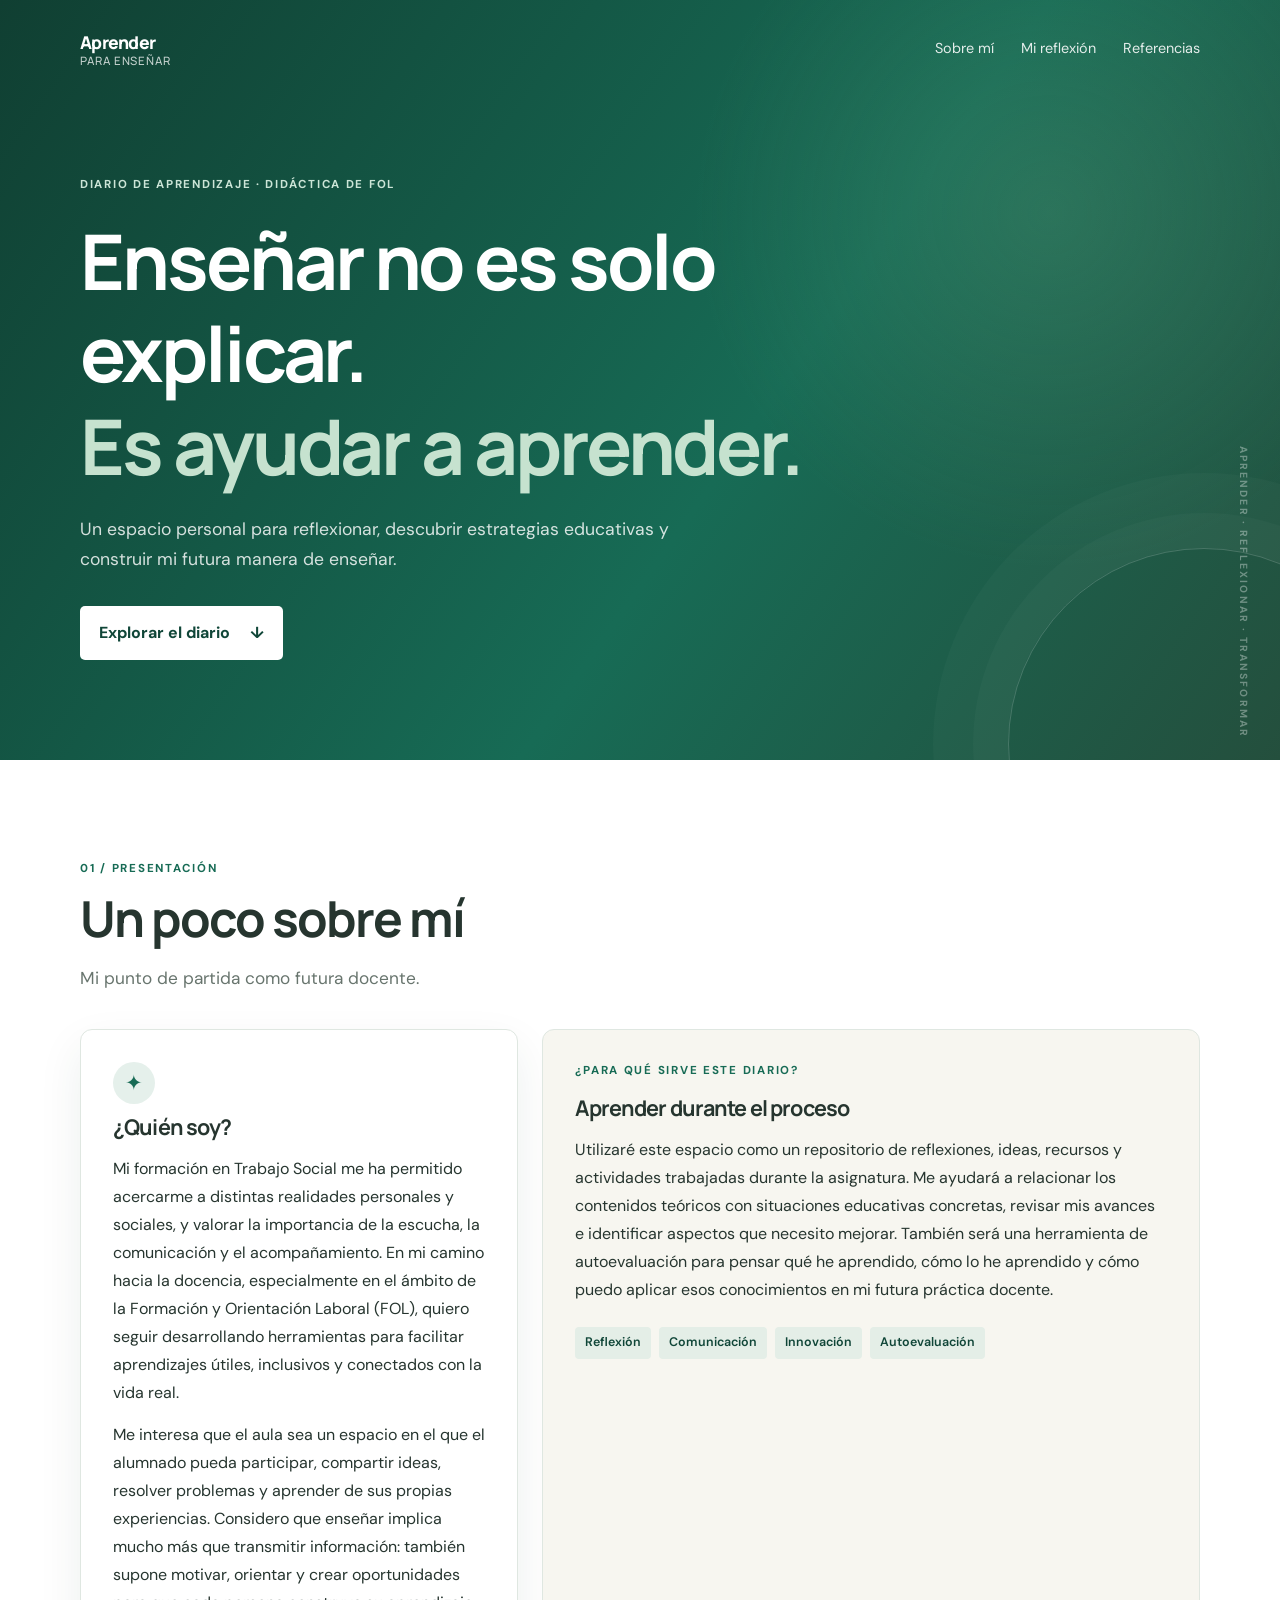
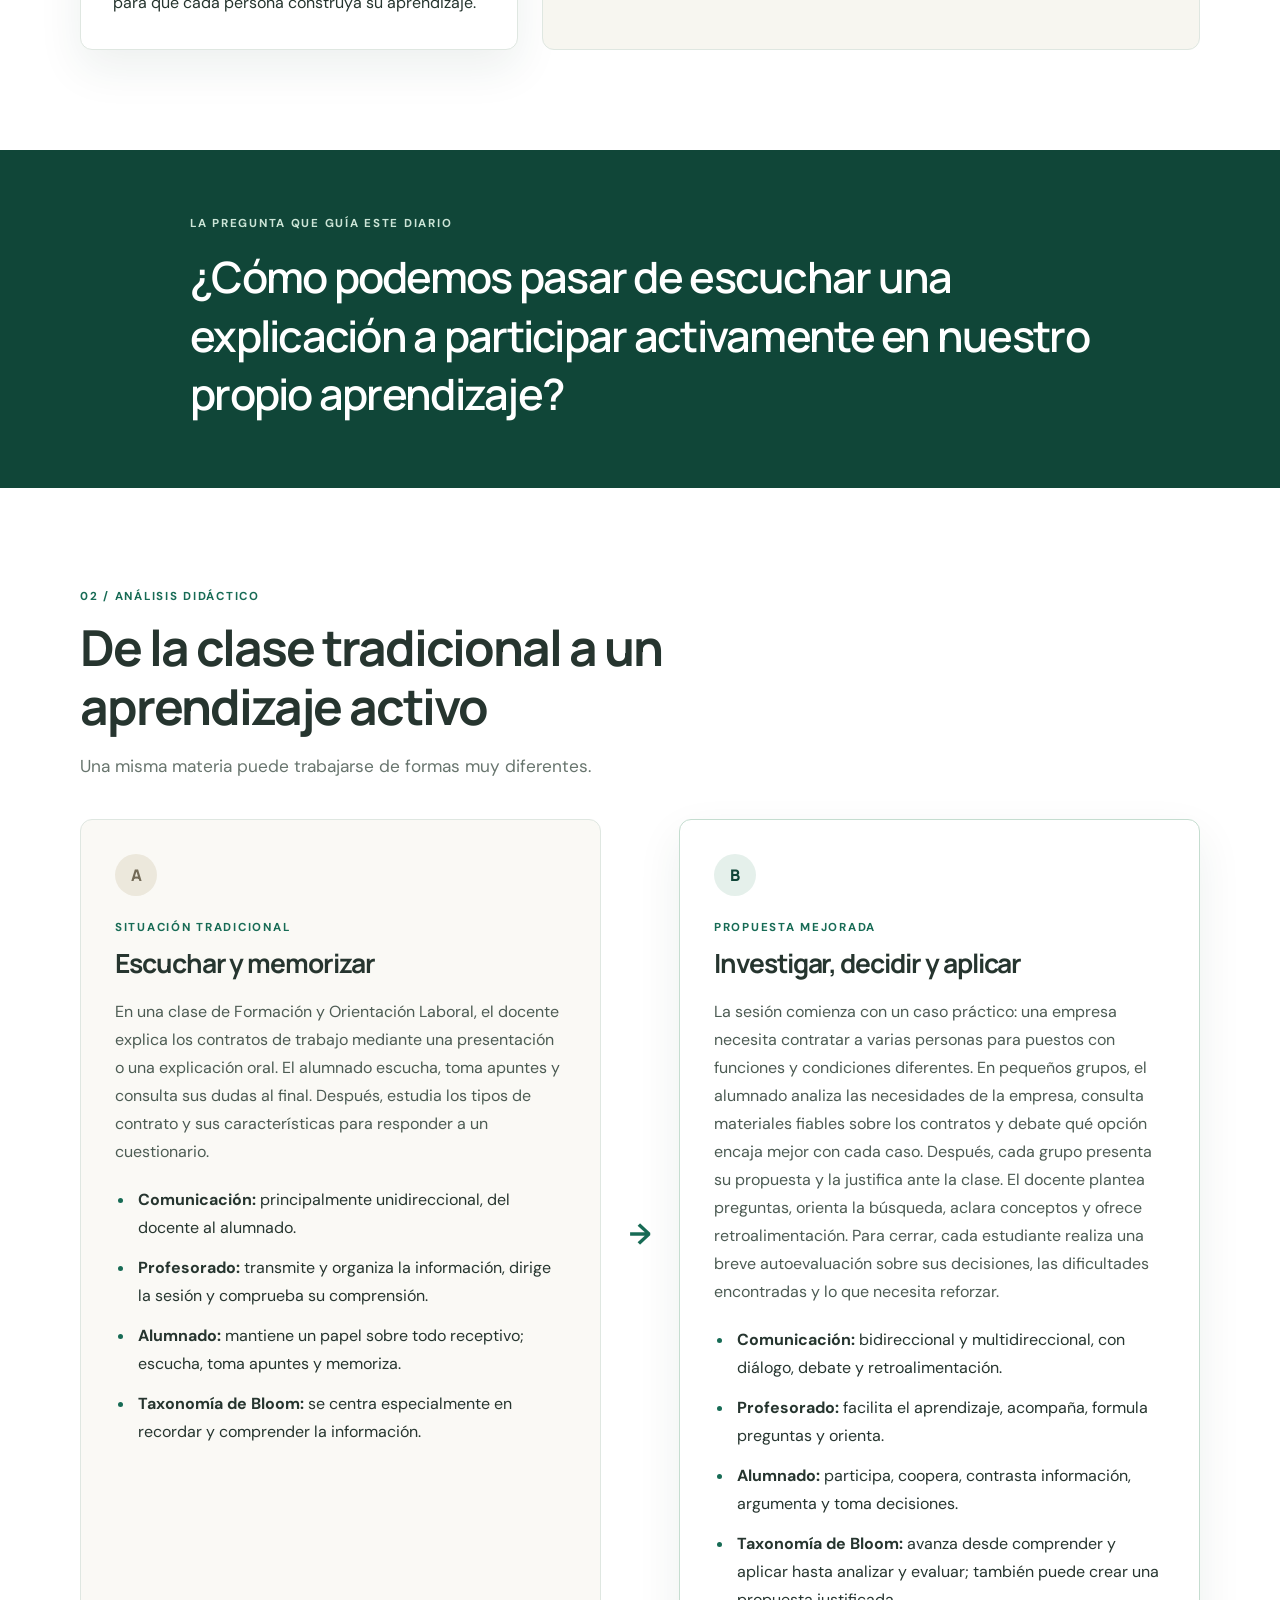
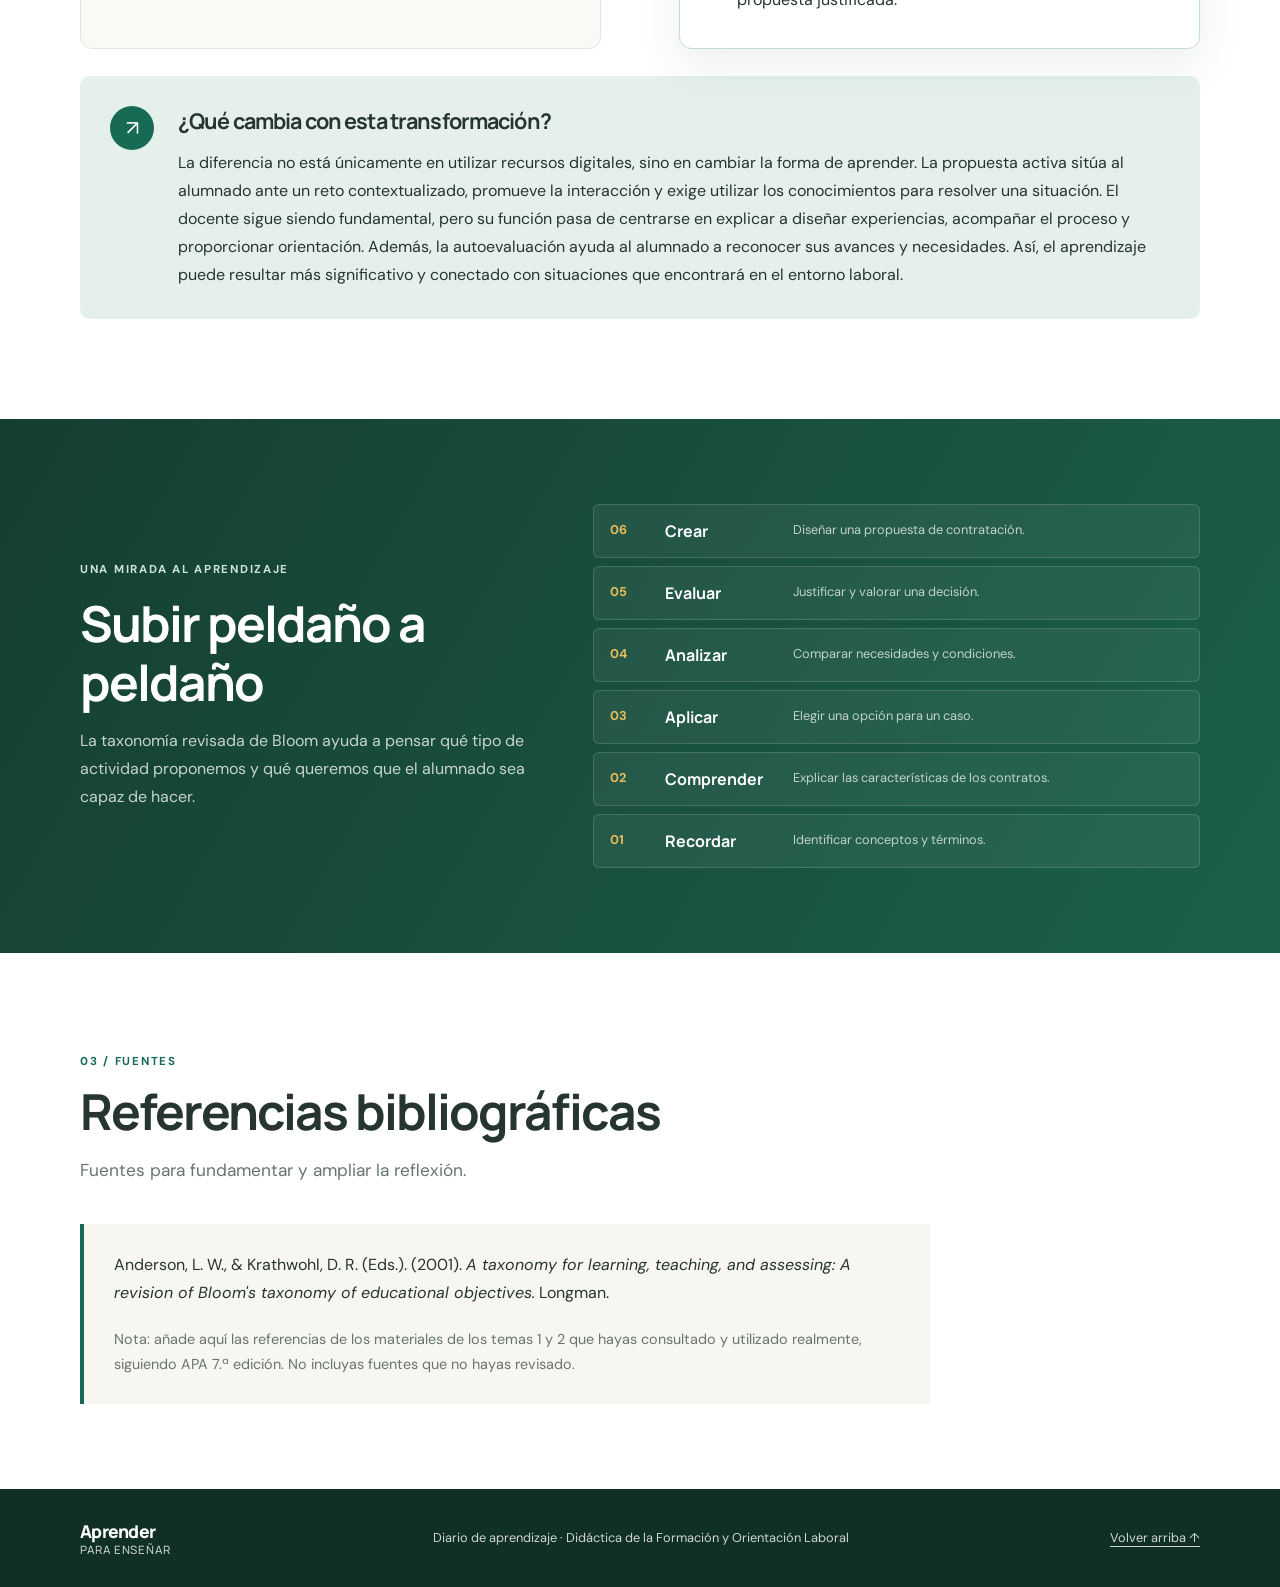
==== index.html @ 7313d0cb "Add files via upload" ====
<!DOCTYPE html>
<html lang="es">
<head>
    <meta charset="UTF-8">
    <meta name="viewport" content="width=device-width, initial-scale=1.0">
    <meta name="description" content="Diario digital de aprendizaje de Didáctica de la Formación y Orientación Laboral.">
    <title>Aprender para enseñar | Diario de aprendizaje</title>
    <link rel="stylesheet" href="estilos.css">
</head>
<body>
    <header class="hero" id="inicio">
        <nav class="nav container" aria-label="Navegación principal">
            <a class="marca" href="#inicio">Aprender<span> para enseñar</span></a>
            <div class="nav-enlaces">
                <a href="#sobre-mi">Sobre mí</a>
                <a href="#reflexion">Mi reflexión</a>
                <a href="#referencias">Referencias</a>
            </div>
        </nav>

        <div class="hero-contenido container">
            <p class="etiqueta">DIARIO DE APRENDIZAJE · DIDÁCTICA DE FOL</p>
            <h1>Enseñar no es solo explicar.<br><span>Es ayudar a aprender.</span></h1>
            <p class="hero-texto">Un espacio personal para reflexionar, descubrir estrategias educativas y construir mi futura manera de enseñar.</p>
            <a class="boton" href="#sobre-mi">Explorar el diario <span aria-hidden="true">↓</span></a>
        </div>
        <div class="hero-decoracion" aria-hidden="true">APRENDER · REFLEXIONAR · TRANSFORMAR</div>
    </header>

    <main>
        <section class="seccion container presentacion" id="sobre-mi">
            <div class="seccion-intro">
                <p class="etiqueta">01 / PRESENTACIÓN</p>
                <h2>Un poco sobre mí</h2>
                <p class="bajada">Mi punto de partida como futura docente.</p>
            </div>
            <article class="tarjeta presentacion-texto">
                <div class="icono" aria-hidden="true">✦</div>
                <h3>¿Quién soy?</h3>
                <p>Mi formación en Trabajo Social me ha permitido acercarme a distintas realidades personales y sociales, y valorar la importancia de la escucha, la comunicación y el acompañamiento. En mi camino hacia la docencia, especialmente en el ámbito de la Formación y Orientación Laboral (FOL), quiero seguir desarrollando herramientas para facilitar aprendizajes útiles, inclusivos y conectados con la vida real.</p>
                <p>Me interesa que el aula sea un espacio en el que el alumnado pueda participar, compartir ideas, resolver problemas y aprender de sus propias experiencias. Considero que enseñar implica mucho más que transmitir información: también supone motivar, orientar y crear oportunidades para que cada persona construya su aprendizaje.</p>
            </article>
            <article class="tarjeta proposito">
                <p class="etiqueta">¿PARA QUÉ SIRVE ESTE DIARIO?</p>
                <h3>Aprender durante el proceso</h3>
                <p>Utilizaré este espacio como un repositorio de reflexiones, ideas, recursos y actividades trabajadas durante la asignatura. Me ayudará a relacionar los contenidos teóricos con situaciones educativas concretas, revisar mis avances e identificar aspectos que necesito mejorar. También será una herramienta de autoevaluación para pensar qué he aprendido, cómo lo he aprendido y cómo puedo aplicar esos conocimientos en mi futura práctica docente.</p>
                <div class="palabras-clave">
                    <span>Reflexión</span><span>Comunicación</span><span>Innovación</span><span>Autoevaluación</span>
                </div>
            </article>
        </section>

        <section class="franja">
            <div class="container franja-interior">
                <p class="etiqueta">LA PREGUNTA QUE GUÍA ESTE DIARIO</p>
                <blockquote>¿Cómo podemos pasar de escuchar una explicación a participar activamente en nuestro propio aprendizaje?</blockquote>
            </div>
        </section>

        <section class="seccion container" id="reflexion">
            <div class="seccion-intro">
                <p class="etiqueta">02 / ANÁLISIS DIDÁCTICO</p>
                <h2>De la clase tradicional a un aprendizaje activo</h2>
                <p class="bajada">Una misma materia puede trabajarse de formas muy diferentes.</p>
            </div>

            <div class="situacion">
                <article class="escenario escenario-tradicional">
                    <div class="numero">A</div>
                    <p class="etiqueta">SITUACIÓN TRADICIONAL</p>
                    <h3>Escuchar y memorizar</h3>
                    <p>En una clase de Formación y Orientación Laboral, el docente explica los contratos de trabajo mediante una presentación o una explicación oral. El alumnado escucha, toma apuntes y consulta sus dudas al final. Después, estudia los tipos de contrato y sus características para responder a un cuestionario.</p>
                    <ul>
                        <li><strong>Comunicación:</strong> principalmente unidireccional, del docente al alumnado.</li>
                        <li><strong>Profesorado:</strong> transmite y organiza la información, dirige la sesión y comprueba su comprensión.</li>
                        <li><strong>Alumnado:</strong> mantiene un papel sobre todo receptivo; escucha, toma apuntes y memoriza.</li>
                        <li><strong>Taxonomía de Bloom:</strong> se centra especialmente en recordar y comprender la información.</li>
                    </ul>
                </article>

                <div class="flecha" aria-hidden="true">→</div>

                <article class="escenario escenario-mejorado">
                    <div class="numero">B</div>
                    <p class="etiqueta">PROPUESTA MEJORADA</p>
                    <h3>Investigar, decidir y aplicar</h3>
                    <p>La sesión comienza con un caso práctico: una empresa necesita contratar a varias personas para puestos con funciones y condiciones diferentes. En pequeños grupos, el alumnado analiza las necesidades de la empresa, consulta materiales fiables sobre los contratos y debate qué opción encaja mejor con cada caso. Después, cada grupo presenta su propuesta y la justifica ante la clase. El docente plantea preguntas, orienta la búsqueda, aclara conceptos y ofrece retroalimentación. Para cerrar, cada estudiante realiza una breve autoevaluación sobre sus decisiones, las dificultades encontradas y lo que necesita reforzar.</p>
                    <ul>
                        <li><strong>Comunicación:</strong> bidireccional y multidireccional, con diálogo, debate y retroalimentación.</li>
                        <li><strong>Profesorado:</strong> facilita el aprendizaje, acompaña, formula preguntas y orienta.</li>
                        <li><strong>Alumnado:</strong> participa, coopera, contrasta información, argumenta y toma decisiones.</li>
                        <li><strong>Taxonomía de Bloom:</strong> avanza desde comprender y aplicar hasta analizar y evaluar; también puede crear una propuesta justificada.</li>
                    </ul>
                </article>
            </div>

            <div class="reflexion-final">
                <span class="reflexion-icono" aria-hidden="true">↗</span>
                <div>
                    <h3>¿Qué cambia con esta transformación?</h3>
                    <p>La diferencia no está únicamente en utilizar recursos digitales, sino en cambiar la forma de aprender. La propuesta activa sitúa al alumnado ante un reto contextualizado, promueve la interacción y exige utilizar los conocimientos para resolver una situación. El docente sigue siendo fundamental, pero su función pasa de centrarse en explicar a diseñar experiencias, acompañar el proceso y proporcionar orientación. Además, la autoevaluación ayuda al alumnado a reconocer sus avances y necesidades. Así, el aprendizaje puede resultar más significativo y conectado con situaciones que encontrará en el entorno laboral.</p>
                </div>
            </div>
        </section>

        <section class="bloque-bloom">
            <div class="container bloom-contenido">
                <div>
                    <p class="etiqueta">UNA MIRADA AL APRENDIZAJE</p>
                    <h2>Subir peldaño a peldaño</h2>
                    <p>La taxonomía revisada de Bloom ayuda a pensar qué tipo de actividad proponemos y qué queremos que el alumnado sea capaz de hacer.</p>
                </div>
                <div class="bloom-lista" aria-label="Niveles de la taxonomía revisada de Bloom">
                    <div><span>06</span><strong>Crear</strong><small>Diseñar una propuesta de contratación.</small></div>
                    <div><span>05</span><strong>Evaluar</strong><small>Justificar y valorar una decisión.</small></div>
                    <div><span>04</span><strong>Analizar</strong><small>Comparar necesidades y condiciones.</small></div>
                    <div><span>03</span><strong>Aplicar</strong><small>Elegir una opción para un caso.</small></div>
                    <div><span>02</span><strong>Comprender</strong><small>Explicar las características de los contratos.</small></div>
                    <div><span>01</span><strong>Recordar</strong><small>Identificar conceptos y términos.</small></div>
                </div>
            </div>
        </section>

        <section class="seccion container referencias" id="referencias">
            <div class="seccion-intro">
                <p class="etiqueta">03 / FUENTES</p>
                <h2>Referencias bibliográficas</h2>
                <p class="bajada">Fuentes para fundamentar y ampliar la reflexión.</p>
            </div>
            <div class="referencia">
                <p>Anderson, L. W., & Krathwohl, D. R. (Eds.). (2001). <em>A taxonomy for learning, teaching, and assessing: A revision of Bloom's taxonomy of educational objectives.</em> Longman.</p>
                <p class="nota">Nota: añade aquí las referencias de los materiales de los temas 1 y 2 que hayas consultado y utilizado realmente, siguiendo APA 7.ª edición. No incluyas fuentes que no hayas revisado.</p>
            </div>
        </section>
    </main>

    <footer class="footer">
        <div class="container footer-interior">
            <a class="marca marca-footer" href="#inicio">Aprender<span> para enseñar</span></a>
            <p>Diario de aprendizaje · Didáctica de la Formación y Orientación Laboral</p>
            <a href="#inicio" class="volver">Volver arriba ↑</a>
        </div>
    </footer>
</body>
</html>
---- estilos.css ----
@import url('https://fonts.googleapis.com/css2?family=DM+Sans:wght@400;500;600;700&family=Manrope:wght@400;500;600;700;800&display=swap');

:root {
    --verde: #176b55;
    --verde-oscuro: #104638;
    --verde-claro: #e5f0eb;
    --crema: #f7f6f0;
    --blanco: #ffffff;
    --texto: #26352f;
    --texto-suave: #68756e;
    --borde: #dfe7e1;
    --amarillo: #e9bd58;
    --sombra: 0 18px 45px rgba(23, 61, 47, 0.08);
}

* {
    box-sizing: border-box;
    margin: 0;
    padding: 0;
}

html {
    scroll-behavior: smooth;
    scroll-padding-top: 24px;
}

body {
    font-family: 'DM Sans', sans-serif;
    color: var(--texto);
    background: var(--blanco);
    line-height: 1.75;
}

a {
    color: inherit;
    text-decoration: none;
}

.container {
    width: min(1120px, calc(100% - 44px));
    margin: 0 auto;
}

.hero {
    position: relative;
    overflow: hidden;
    min-height: 590px;
    color: var(--blanco);
    background:
        radial-gradient(circle at 82% 28%, rgba(91, 153, 119, 0.28), transparent 30%),
        linear-gradient(125deg, #103f32 0%, #176b55 58%, #244f3d 100%);
}

.hero::after {
    content: "";
    position: absolute;
    width: 390px;
    height: 390px;
    right: -120px;
    bottom: -180px;
    border: 1px solid rgba(255, 255, 255, 0.18);
    border-radius: 50%;
    box-shadow: 0 0 0 35px rgba(255,255,255,0.025), 0 0 0 75px rgba(255,255,255,0.025);
}

.nav {
    position: relative;
    z-index: 2;
    display: flex;
    align-items: center;
    justify-content: space-between;
    gap: 28px;
    padding-top: 27px;
}

.marca {
    font-family: 'Manrope', sans-serif;
    font-size: 1.1rem;
    font-weight: 800;
    letter-spacing: -0.04em;
}

.marca span {
    display: block;
    margin-top: -7px;
    font-size: 0.72rem;
    font-weight: 500;
    letter-spacing: 0.08em;
    text-transform: uppercase;
    opacity: 0.75;
}

.nav-enlaces {
    display: flex;
    flex-wrap: wrap;
    gap: 27px;
    font-size: 0.9rem;
}

.nav-enlaces a {
    opacity: 0.88;
    transition: opacity 0.2s ease;
}

.nav-enlaces a:hover,
.nav-enlaces a:focus {
    opacity: 1;
    text-decoration: underline;
    text-underline-offset: 5px;
}

.hero-contenido {
    position: relative;
    z-index: 1;
    padding-top: 105px;
    padding-bottom: 100px;
}

.etiqueta {
    color: var(--verde);
    font-size: 0.72rem;
    font-weight: 700;
    letter-spacing: 0.15em;
    line-height: 1.5;
}

.hero .etiqueta,
.franja .etiqueta,
.bloque-bloom .etiqueta {
    color: #cce5d7;
}

h1, h2, h3 {
    font-family: 'Manrope', sans-serif;
    line-height: 1.2;
    letter-spacing: -0.04em;
}

h1 {
    max-width: 780px;
    margin: 22px 0;
    font-size: clamp(2.6rem, 6vw, 5rem);
    font-weight: 700;
}

h1 span {
    color: #c6e2cf;
}

.hero-texto {
    max-width: 590px;
    color: rgba(255,255,255,0.82);
    font-size: 1.1rem;
}

.boton {
    display: inline-flex;
    align-items: center;
    gap: 20px;
    margin-top: 31px;
    padding: 13px 19px;
    color: var(--verde-oscuro);
    background: var(--blanco);
    border-radius: 5px;
    font-weight: 700;
    transition: transform 0.2s ease, background 0.2s ease;
}

.boton:hover {
    transform: translateY(-2px);
    background: var(--verde-claro);
}

.hero-decoracion {
    position: absolute;
    right: 28px;
    bottom: 22px;
    color: rgba(255,255,255,0.35);
    font-size: 0.65rem;
    font-weight: 700;
    letter-spacing: 0.2em;
    writing-mode: vertical-rl;
}

.seccion {
    padding-top: 100px;
    padding-bottom: 100px;
}

.seccion-intro {
    max-width: 710px;
    margin-bottom: 38px;
}

.seccion-intro h2,
.bloom-contenido h2 {
    margin: 12px 0 14px;
    font-size: clamp(2rem, 4vw, 3.1rem);
}

.bajada {
    color: var(--texto-suave);
    font-size: 1.08rem;
}

.presentacion {
    display: grid;
    grid-template-columns: 0.8fr 1.2fr;
    gap: 24px;
    align-items: start;
}

.presentacion .seccion-intro {
    grid-column: 1 / -1;
    margin-bottom: 12px;
}

.tarjeta {
    height: 100%;
    padding: 32px;
    border: 1px solid var(--borde);
    border-radius: 12px;
    background: var(--blanco);
    box-shadow: var(--sombra);
}

.tarjeta h3,
.reflexion-final h3 {
    margin: 10px 0 15px;
    font-size: 1.35rem;
}

.tarjeta p + p {
    margin-top: 14px;
}

.icono {
    display: grid;
    place-items: center;
    width: 42px;
    height: 42px;
    color: var(--verde);
    background: var(--verde-claro);
    border-radius: 50%;
    font-size: 1.3rem;
}

.proposito {
    background: var(--crema);
    box-shadow: none;
}

.proposito .etiqueta {
    margin-bottom: 16px;
}

.palabras-clave {
    display: flex;
    flex-wrap: wrap;
    gap: 8px;
    margin-top: 23px;
}

.palabras-clave span {
    padding: 5px 10px;
    color: var(--verde-oscuro);
    background: #e4eee7;
    border-radius: 4px;
    font-size: 0.78rem;
    font-weight: 600;
}

.franja {
    padding: 65px 0;
    color: var(--blanco);
    background: var(--verde-oscuro);
}

.franja-interior {
    max-width: 900px;
}

blockquote {
    margin-top: 16px;
    font-family: 'Manrope', sans-serif;
    font-size: clamp(1.7rem, 3.8vw, 2.7rem);
    font-weight: 600;
    line-height: 1.35;
    letter-spacing: -0.04em;
}

.situacion {
    display: grid;
    grid-template-columns: 1fr 42px 1fr;
    gap: 18px;
    align-items: stretch;
}

.escenario {
    position: relative;
    padding: 34px;
    border: 1px solid var(--borde);
    border-radius: 12px;
    background: var(--blanco);
}

.escenario-tradicional {
    background: #faf9f5;
}

.escenario-mejorado {
    border-color: #c5ddd0;
    box-shadow: var(--sombra);
}

.numero {
    display: grid;
    place-items: center;
    width: 42px;
    height: 42px;
    margin-bottom: 23px;
    color: var(--verde-oscuro);
    background: var(--verde-claro);
    border-radius: 50%;
    font-family: 'Manrope', sans-serif;
    font-weight: 800;
}

.escenario-tradicional .numero {
    color: #736b58;
    background: #ece8dc;
}

.escenario h3 {
    margin: 12px 0 18px;
    font-size: 1.65rem;
}

.escenario > p:not(.etiqueta) {
    margin-bottom: 20px;
    color: #4c5b53;
}

.escenario ul {
    padding-left: 20px;
}

.escenario li {
    margin-top: 12px;
    padding-left: 3px;
}

.escenario li::marker {
    color: var(--verde);
}

.flecha {
    display: grid;
    place-items: center;
    color: var(--verde);
    font-size: 1.8rem;
    font-weight: 700;
}

.reflexion-final {
    display: grid;
    grid-template-columns: 48px 1fr;
    gap: 20px;
    margin-top: 27px;
    padding: 30px;
    border-radius: 10px;
    background: var(--verde-claro);
}

.reflexion-icono {
    display: grid;
    place-items: center;
    width: 44px;
    height: 44px;
    color: var(--blanco);
    background: var(--verde);
    border-radius: 50%;
    font-size: 1.3rem;
}

.reflexion-final h3 {
    margin-top: 2px;
}

.bloque-bloom {
    padding: 85px 0;
    color: var(--blanco);
    background: linear-gradient(120deg, #153e32, #1c604b);
}

.bloom-contenido {
    display: grid;
    grid-template-columns: 0.85fr 1.15fr;
    gap: 65px;
    align-items: center;
}

.bloom-contenido h2 {
    margin-top: 16px;
}

.bloom-contenido > div:first-child > p:last-child {
    color: rgba(255,255,255,0.76);
}

.bloom-lista {
    display: grid;
    gap: 8px;
}

.bloom-lista div {
    display: grid;
    grid-template-columns: 42px 115px 1fr;
    gap: 13px;
    align-items: center;
    padding: 12px 16px;
    border: 1px solid rgba(255,255,255,0.14);
    border-radius: 6px;
    background: rgba(255,255,255,0.055);
}

.bloom-lista span {
    color: var(--amarillo);
    font-size: 0.8rem;
    font-weight: 700;
}

.bloom-lista strong {
    font-family: 'Manrope', sans-serif;
}

.bloom-lista small {
    color: rgba(255,255,255,0.72);
    font-size: 0.8rem;
}

.referencias {
    padding-bottom: 85px;
}

.referencia {
    max-width: 850px;
    padding: 27px 30px;
    border-left: 4px solid var(--verde);
    background: var(--crema);
    overflow-wrap: anywhere;
}

.nota {
    margin-top: 20px;
    color: var(--texto-suave);
    font-size: 0.9rem;
}

.footer {
    padding: 27px 0;
    color: rgba(255,255,255,0.8);
    background: #102f26;
}

.footer-interior {
    display: flex;
    align-items: center;
    justify-content: space-between;
    gap: 24px;
}

.marca-footer {
    color: var(--blanco);
    flex-shrink: 0;
}

.footer p,
.volver {
    font-size: 0.8rem;
}

.volver {
    text-decoration: underline;
    text-underline-offset: 4px;
    white-space: nowrap;
}

@media (max-width: 850px) {
    .presentacion,
    .bloom-contenido {
        grid-template-columns: 1fr;
    }

    .situacion {
        grid-template-columns: 1fr;
    }

    .flecha {
        transform: rotate(90deg);
        min-height: 25px;
    }

    .bloom-contenido {
        gap: 35px;
    }

    .footer-interior {
        flex-wrap: wrap;
    }
}

@media (max-width: 600px) {
    .container {
        width: min(100% - 30px, 1120px);
    }

    .hero {
        min-height: auto;
    }

    .nav {
        align-items: flex-start;
        flex-direction: column;
        gap: 17px;
    }

    .nav-enlaces {
        gap: 16px;
        font-size: 0.82rem;
    }

    .hero-contenido {
        padding-top: 76px;
        padding-bottom: 85px;
    }

    .hero-texto {
        font-size: 1rem;
    }

    .seccion {
        padding-top: 68px;
        padding-bottom: 68px;
    }

    .tarjeta,
    .escenario {
        padding: 24px;
    }

    .franja {
        padding: 50px 0;
    }

    .reflexion-final {
        grid-template-columns: 1fr;
        padding: 23px;
    }

    .bloom-lista div {
        grid-template-columns: 30px 1fr;
        gap: 6px 12px;
    }

    .bloom-lista small {
        grid-column: 2;
    }

    .footer-interior {
        align-items: flex-start;
        flex-direction: column;
        gap: 16px;
    }

    .hero-decoracion {
        display: none;
    }
}

@media (prefers-reduced-motion: reduce) {
    html {
        scroll-behavior: auto;
    }

    *,
    *::before,
    *::after {
        transition-duration: 0.01ms !important;
    }
}
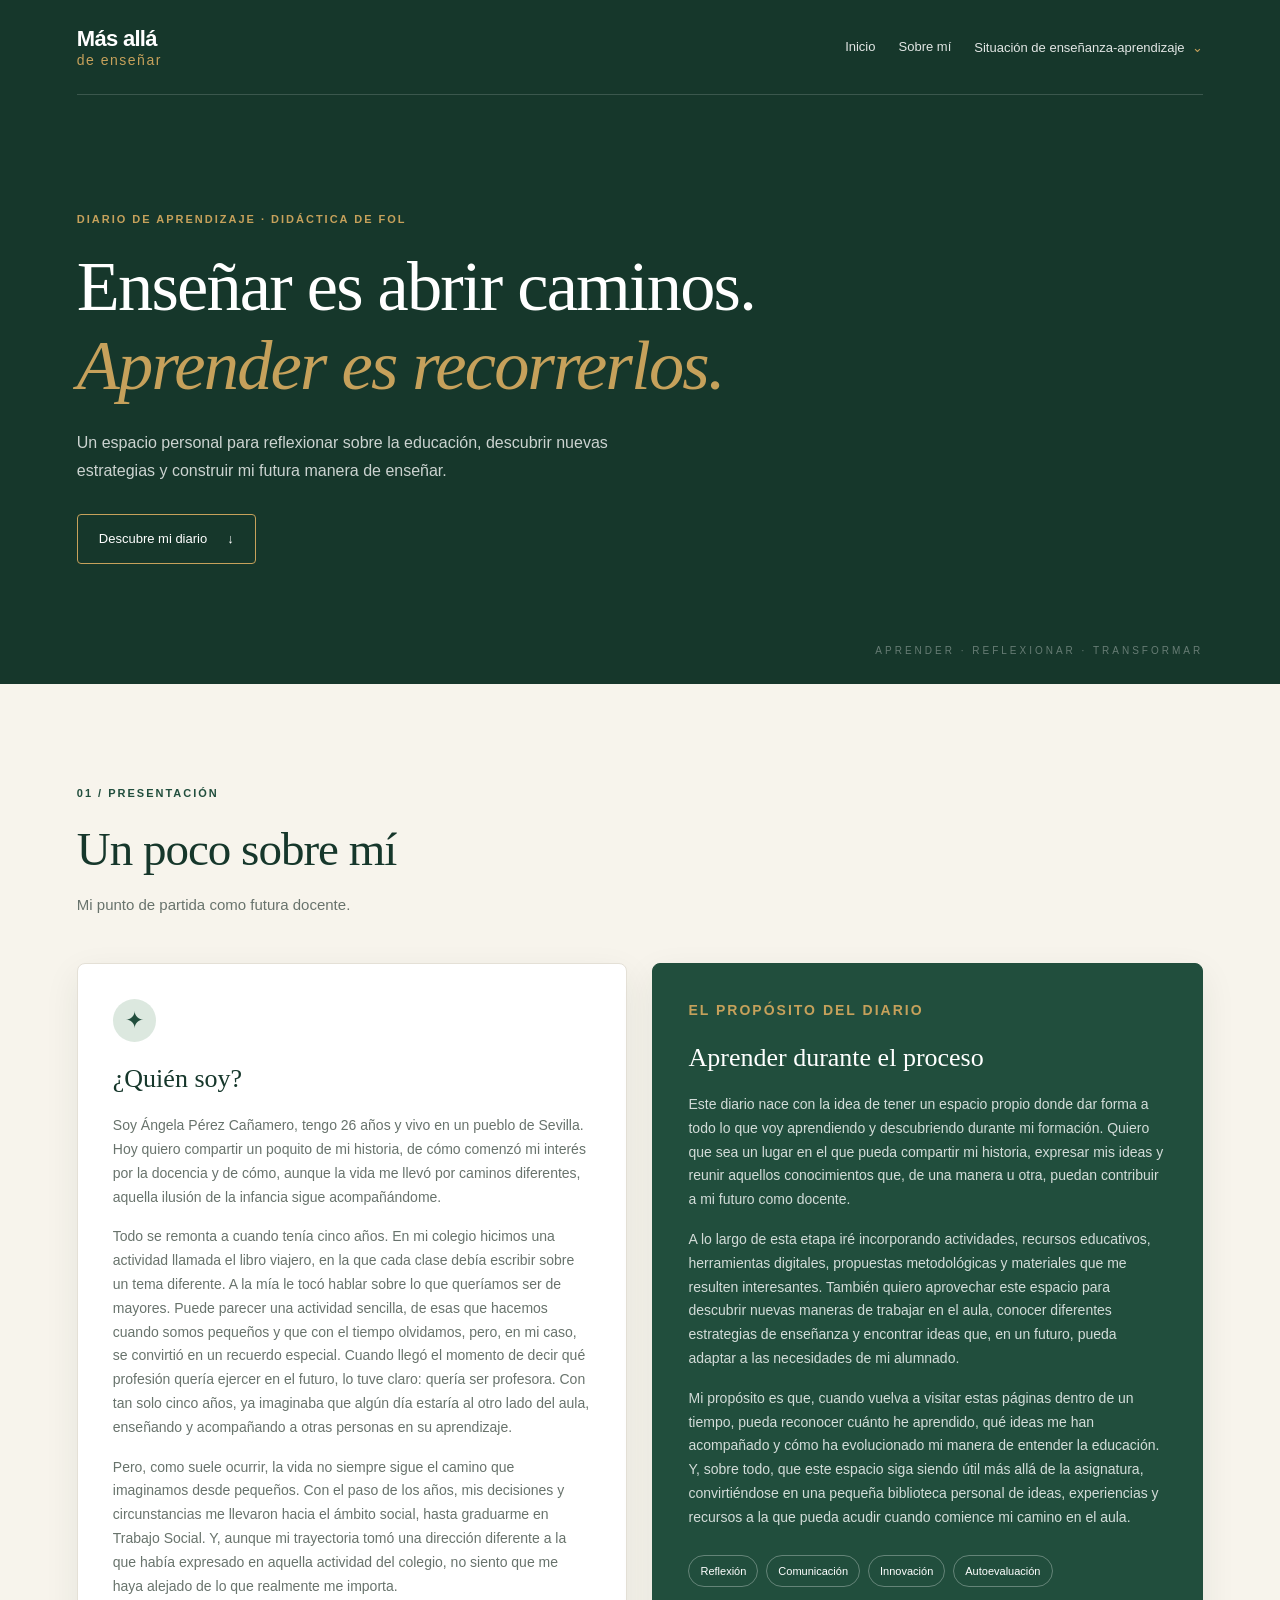
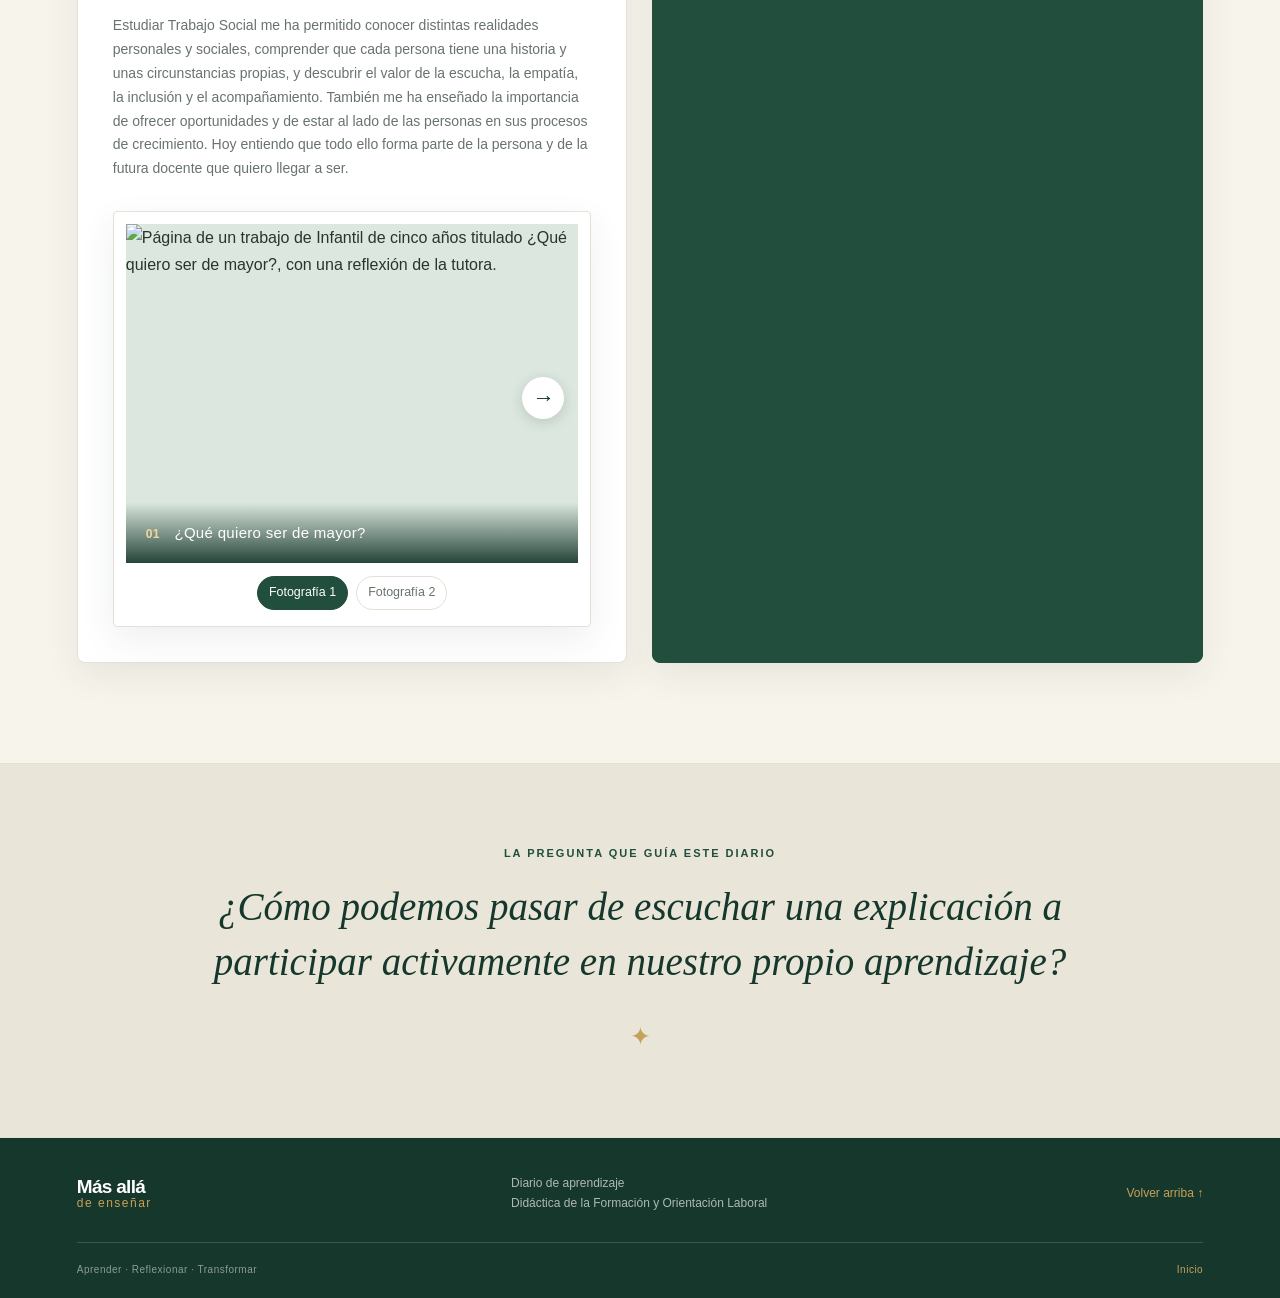
==== commit 8e45c6be: "Add files via upload" ====
--- a/index.html
+++ b/index.html
@@ -1,145 +1,309 @@
 <!DOCTYPE html>
 <html lang="es">
+
 <head>
     <meta charset="UTF-8">
     <meta name="viewport" content="width=device-width, initial-scale=1.0">
-    <meta name="description" content="Diario digital de aprendizaje de Didáctica de la Formación y Orientación Laboral.">
-    <title>Aprender para enseñar | Diario de aprendizaje</title>
+
+    <meta name="description" content="Diario de aprendizaje de Didáctica de la Formación y Orientación Laboral.">
+
+    <title>Inicio | Más allá de enseñar</title>
+
+    <!-- Enlace a la hoja de estilos CSS -->
     <link rel="stylesheet" href="estilos.css">
 </head>
+
 <body>
+
+    <!-- =====================================
+         CABECERA Y MENÚ DE NAVEGACIÓN
+    ====================================== -->
+
     <header class="hero" id="inicio">
+
         <nav class="nav container" aria-label="Navegación principal">
-            <a class="marca" href="#inicio">Aprender<span> para enseñar</span></a>
+
+            <!-- LOGOTIPO: AL PULSAR, VUELVE AL INICIO -->
+            <a class="marca" href="index.html">
+                Más allá
+                <span>de enseñar</span>
+            </a>
+
+            <!-- ENLACES DEL MENÚ -->
             <div class="nav-enlaces">
+
+                <a href="index.html">Inicio</a>
+
                 <a href="#sobre-mi">Sobre mí</a>
-                <a href="#reflexion">Mi reflexión</a>
-                <a href="#referencias">Referencias</a>
+
+                <!-- MENÚ DESPLEGABLE -->
+                <div class="nav-desplegable">
+
+                    <a href="#" class="nav-desplegable-titulo"
+                       aria-haspopup="true">
+
+                        Situación de enseñanza-aprendizaje
+                        <span aria-hidden="true">⌄</span>
+
+                    </a>
+
+                    <div class="desplegable-contenido">
+
+                        <a href="tradicional.html">
+                            Situación tradicional
+                        </a>
+
+                        <a href="propuesta.html">
+                            Propuesta mejorada
+                        </a>
+
+                    </div>
+
+
+        </nav>
+
+
+        <!-- =====================================
+             PRESENTACIÓN PRINCIPAL
+        ====================================== -->
+
+        <div class="hero-contenido container">
+
+            <p class="etiqueta">
+                DIARIO DE APRENDIZAJE · DIDÁCTICA DE FOL
+            </p>
+
+            <h1>
+                Enseñar es abrir caminos.
+                <br>
+                <span>Aprender es recorrerlos.</span>
+            </h1>
+
+            <p class="hero-texto">
+                Un espacio personal para reflexionar sobre la educación,
+                descubrir nuevas estrategias y construir mi futura manera
+                de enseñar.
+            </p>
+
+            <a class="boton" href="#sobre-mi">
+                Descubre mi diario
+                <span aria-hidden="true">↓</span>
+            </a>
+
+        </div>
+
+        <div class="hero-decoracion" aria-hidden="true">
+            APRENDER · REFLEXIONAR · TRANSFORMAR
+        </div>
+
+    </header>
+
+
+    <!-- =====================================
+         CONTENIDO PRINCIPAL
+    ====================================== -->
+
+    <main>
+
+        <!-- =====================================
+             PRESENTACIÓN PERSONAL
+        ====================================== -->
+
+        <section class="seccion container presentacion" id="sobre-mi">
+
+            <div class="seccion-intro">
+
+                <p class="etiqueta">01 / PRESENTACIÓN</p>
+
+                <h2>Un poco sobre mí</h2>
+
+                <p class="bajada">
+                    Mi punto de partida como futura docente.
+                </p>
+
             </div>
-        </nav>
-
-        <div class="hero-contenido container">
-            <p class="etiqueta">DIARIO DE APRENDIZAJE · DIDÁCTICA DE FOL</p>
-            <h1>Enseñar no es solo explicar.<br><span>Es ayudar a aprender.</span></h1>
-            <p class="hero-texto">Un espacio personal para reflexionar, descubrir estrategias educativas y construir mi futura manera de enseñar.</p>
-            <a class="boton" href="#sobre-mi">Explorar el diario <span aria-hidden="true">↓</span></a>
+
+
+            <!-- INFORMACIÓN SOBRE MÍ -->
+
+            <article class="tarjeta presentacion-texto">
+
+                <div class="icono" aria-hidden="true">✦</div>
+
+                <h3>¿Quién soy?</h3>
+
+                <p>
+                    Soy Ángela Pérez Cañamero, tengo 26 años y vivo en un pueblo de Sevilla. 
+                    Hoy quiero compartir un poquito de mi historia, de cómo comenzó mi interés por la docencia y de cómo, 
+                    aunque la vida me llevó por caminos diferentes, aquella ilusión de la infancia sigue acompañándome.
+                </p>
+
+                <p>
+                    Todo se remonta a cuando tenía cinco años. En mi colegio hicimos una actividad llamada el libro viajero, 
+                    en la que cada clase debía escribir sobre un tema diferente. A la mía le tocó hablar sobre lo que queríamos 
+                    ser de mayores. Puede parecer una actividad sencilla, de esas que hacemos cuando somos pequeños y que con el tiempo olvidamos,
+                    pero, en mi caso, se convirtió en un recuerdo especial. Cuando llegó el momento de decir qué profesión quería ejercer en el futuro, 
+                    lo tuve claro: quería ser profesora. Con tan solo cinco años, ya imaginaba que algún día estaría al otro lado del aula, enseñando y 
+                    acompañando a otras personas en su aprendizaje.
+                </p>
+
+                <p>
+                    Pero, como suele ocurrir, la vida no siempre sigue el camino que imaginamos desde pequeños. 
+                    Con el paso de los años, mis decisiones y circunstancias me llevaron hacia el ámbito social, 
+                    hasta graduarme en Trabajo Social. Y, aunque mi trayectoria tomó una dirección diferente a la 
+                    que había expresado en aquella actividad del colegio, no siento que me haya alejado de lo que realmente me importa.
+                </p>
+
+                <p>
+                    Estudiar Trabajo Social me ha permitido conocer distintas realidades personales y sociales, 
+                    comprender que cada persona tiene una historia y unas circunstancias propias, y descubrir el valor de la escucha, 
+                    la empatía, la inclusión y el acompañamiento. También me ha enseñado la importancia de ofrecer oportunidades y de estar 
+                    al lado de las personas en sus procesos de crecimiento. Hoy entiendo que todo ello forma parte de la persona y de la futura docente que quiero llegar a ser.
+                </p>
+
+                <!-- CARRUSEL PERSONAL: cambia las rutas de src por tus fotografías -->
+                <div class="carrusel-personal" aria-label="Fotografías de mi recorrido personal y académico">
+                    <input class="carrusel-control" type="radio" name="foto-personal" id="foto-personal-1" checked>
+                    <input class="carrusel-control" type="radio" name="foto-personal" id="foto-personal-2">
+
+                    <div class="carrusel-ventana">
+                        <figure class="carrusel-foto carrusel-foto-1">
+                            <img src="imagenes/que-quiero-ser-de-mayor.jpg" alt="Página de un trabajo de Infantil de cinco años titulado ¿Qué quiero ser de mayor?, con una reflexión de la tutora.">
+                            <figcaption><span>01</span> ¿Qué quiero ser de mayor?</figcaption>
+                        </figure>
+                        <figure class="carrusel-foto carrusel-foto-2">
+                            <img src="imagenes/profesiones-infantil.jpg" alt="Textos de niños y niñas de Infantil sobre las profesiones que desean ejercer de mayores.">
+                            <figcaption><span>02</span> Los sueños y las profesiones en Infantil</figcaption>
+                        </figure>
+                        <div class="carrusel-flechas">
+                            <label class="carrusel-flecha flecha-a-2" for="foto-personal-2" aria-label="Mostrar la segunda fotografía">→</label>
+                            <label class="carrusel-flecha flecha-a-1" for="foto-personal-1" aria-label="Mostrar la primera fotografía">←</label>
+                        </div>
+                    </div>
+                    <div class="carrusel-indicadores" aria-label="Seleccionar fotografía">
+                        <label for="foto-personal-1">Fotografía 1</label>
+                        <label for="foto-personal-2">Fotografía 2</label>
+                    </div>
+                </div>
+
+            </article>
+
+
+            <!-- PROPÓSITO DEL DIARIO -->
+
+            <article class="tarjeta proposito">
+
+                <p class="etiqueta">
+                    EL PROPÓSITO DEL DIARIO
+                </p>
+
+                <h3>Aprender durante el proceso</h3>
+
+                <p>
+                    Este diario nace con la idea de tener un espacio propio donde dar forma a todo lo que voy aprendiendo y 
+                    descubriendo durante mi formación. Quiero que sea un lugar en el que pueda compartir mi historia, expresar 
+                    mis ideas y reunir aquellos conocimientos que, de una manera u otra, puedan contribuir a mi futuro como docente.
+                </p>
+
+                <p>
+                    A lo largo de esta etapa iré incorporando actividades, recursos educativos, herramientas digitales, propuestas metodológicas y 
+                    materiales que me resulten interesantes. También quiero aprovechar este espacio para descubrir nuevas maneras de trabajar en el aula, 
+                    conocer diferentes estrategias de enseñanza y encontrar ideas que, en un futuro, pueda adaptar a las necesidades de mi alumnado.
+                </p>
+
+                <p>
+                    Mi propósito es que, cuando vuelva a visitar estas páginas dentro de un tiempo, pueda reconocer cuánto he aprendido, qué ideas me han acompañado y 
+                    cómo ha evolucionado mi manera de entender la educación. Y, sobre todo, que este espacio siga siendo útil más allá de la asignatura, convirtiéndose 
+                    en una pequeña biblioteca personal de ideas, experiencias y recursos a la que pueda acudir cuando comience mi camino en el aula.
+                </p>
+
+                <div class="palabras-clave">
+
+                    <span>Reflexión</span>
+
+                    <span>Comunicación</span>
+
+                    <span>Innovación</span>
+
+                    <span>Autoevaluación</span>
+
+                </div>
+
+            </article>
+
+        </section>
+
+
+        <!-- =====================================
+             PREGUNTA DESTACADA
+        ====================================== -->
+
+        <section class="franja">
+
+            <div class="container franja-interior">
+
+                <p class="etiqueta">
+                    LA PREGUNTA QUE GUÍA ESTE DIARIO
+                </p>
+
+                <blockquote>
+                    ¿Cómo podemos pasar de escuchar una explicación
+                    a participar activamente en nuestro propio aprendizaje?
+                </blockquote>
+
+                <div class="pregunta-decoracion" aria-hidden="true">
+                    ✦
+                </div>
+
+            </div>
+
+        </section>
+
+    </main>
+
+
+    <!-- =====================================
+         PIE DE PÁGINA
+    ====================================== -->
+
+    <footer class="footer">
+
+        <div class="container footer-interior">
+
+            <!-- LOGOTIPO DEL PIE DE PÁGINA -->
+
+            <a class="marca marca-footer" href="index.html">
+                Más allá
+                <span>de enseñar</span>
+            </a>
+
+            <p>
+                Diario de aprendizaje
+                <br>
+                Didáctica de la Formación y Orientación Laboral
+            </p>
+
+            <a href="#inicio" class="volver">
+                Volver arriba ↑
+            </a>
+
         </div>
-        <div class="hero-decoracion" aria-hidden="true">APRENDER · REFLEXIONAR · TRANSFORMAR</div>
-    </header>
-
-    <main>
-        <section class="seccion container presentacion" id="sobre-mi">
-            <div class="seccion-intro">
-                <p class="etiqueta">01 / PRESENTACIÓN</p>
-                <h2>Un poco sobre mí</h2>
-                <p class="bajada">Mi punto de partida como futura docente.</p>
-            </div>
-            <article class="tarjeta presentacion-texto">
-                <div class="icono" aria-hidden="true">✦</div>
-                <h3>¿Quién soy?</h3>
-                <p>Mi formación en Trabajo Social me ha permitido acercarme a distintas realidades personales y sociales, y valorar la importancia de la escucha, la comunicación y el acompañamiento. En mi camino hacia la docencia, especialmente en el ámbito de la Formación y Orientación Laboral (FOL), quiero seguir desarrollando herramientas para facilitar aprendizajes útiles, inclusivos y conectados con la vida real.</p>
-                <p>Me interesa que el aula sea un espacio en el que el alumnado pueda participar, compartir ideas, resolver problemas y aprender de sus propias experiencias. Considero que enseñar implica mucho más que transmitir información: también supone motivar, orientar y crear oportunidades para que cada persona construya su aprendizaje.</p>
-            </article>
-            <article class="tarjeta proposito">
-                <p class="etiqueta">¿PARA QUÉ SIRVE ESTE DIARIO?</p>
-                <h3>Aprender durante el proceso</h3>
-                <p>Utilizaré este espacio como un repositorio de reflexiones, ideas, recursos y actividades trabajadas durante la asignatura. Me ayudará a relacionar los contenidos teóricos con situaciones educativas concretas, revisar mis avances e identificar aspectos que necesito mejorar. También será una herramienta de autoevaluación para pensar qué he aprendido, cómo lo he aprendido y cómo puedo aplicar esos conocimientos en mi futura práctica docente.</p>
-                <div class="palabras-clave">
-                    <span>Reflexión</span><span>Comunicación</span><span>Innovación</span><span>Autoevaluación</span>
-                </div>
-            </article>
-        </section>
-
-        <section class="franja">
-            <div class="container franja-interior">
-                <p class="etiqueta">LA PREGUNTA QUE GUÍA ESTE DIARIO</p>
-                <blockquote>¿Cómo podemos pasar de escuchar una explicación a participar activamente en nuestro propio aprendizaje?</blockquote>
-            </div>
-        </section>
-
-        <section class="seccion container" id="reflexion">
-            <div class="seccion-intro">
-                <p class="etiqueta">02 / ANÁLISIS DIDÁCTICO</p>
-                <h2>De la clase tradicional a un aprendizaje activo</h2>
-                <p class="bajada">Una misma materia puede trabajarse de formas muy diferentes.</p>
-            </div>
-
-            <div class="situacion">
-                <article class="escenario escenario-tradicional">
-                    <div class="numero">A</div>
-                    <p class="etiqueta">SITUACIÓN TRADICIONAL</p>
-                    <h3>Escuchar y memorizar</h3>
-                    <p>En una clase de Formación y Orientación Laboral, el docente explica los contratos de trabajo mediante una presentación o una explicación oral. El alumnado escucha, toma apuntes y consulta sus dudas al final. Después, estudia los tipos de contrato y sus características para responder a un cuestionario.</p>
-                    <ul>
-                        <li><strong>Comunicación:</strong> principalmente unidireccional, del docente al alumnado.</li>
-                        <li><strong>Profesorado:</strong> transmite y organiza la información, dirige la sesión y comprueba su comprensión.</li>
-                        <li><strong>Alumnado:</strong> mantiene un papel sobre todo receptivo; escucha, toma apuntes y memoriza.</li>
-                        <li><strong>Taxonomía de Bloom:</strong> se centra especialmente en recordar y comprender la información.</li>
-                    </ul>
-                </article>
-
-                <div class="flecha" aria-hidden="true">→</div>
-
-                <article class="escenario escenario-mejorado">
-                    <div class="numero">B</div>
-                    <p class="etiqueta">PROPUESTA MEJORADA</p>
-                    <h3>Investigar, decidir y aplicar</h3>
-                    <p>La sesión comienza con un caso práctico: una empresa necesita contratar a varias personas para puestos con funciones y condiciones diferentes. En pequeños grupos, el alumnado analiza las necesidades de la empresa, consulta materiales fiables sobre los contratos y debate qué opción encaja mejor con cada caso. Después, cada grupo presenta su propuesta y la justifica ante la clase. El docente plantea preguntas, orienta la búsqueda, aclara conceptos y ofrece retroalimentación. Para cerrar, cada estudiante realiza una breve autoevaluación sobre sus decisiones, las dificultades encontradas y lo que necesita reforzar.</p>
-                    <ul>
-                        <li><strong>Comunicación:</strong> bidireccional y multidireccional, con diálogo, debate y retroalimentación.</li>
-                        <li><strong>Profesorado:</strong> facilita el aprendizaje, acompaña, formula preguntas y orienta.</li>
-                        <li><strong>Alumnado:</strong> participa, coopera, contrasta información, argumenta y toma decisiones.</li>
-                        <li><strong>Taxonomía de Bloom:</strong> avanza desde comprender y aplicar hasta analizar y evaluar; también puede crear una propuesta justificada.</li>
-                    </ul>
-                </article>
-            </div>
-
-            <div class="reflexion-final">
-                <span class="reflexion-icono" aria-hidden="true">↗</span>
-                <div>
-                    <h3>¿Qué cambia con esta transformación?</h3>
-                    <p>La diferencia no está únicamente en utilizar recursos digitales, sino en cambiar la forma de aprender. La propuesta activa sitúa al alumnado ante un reto contextualizado, promueve la interacción y exige utilizar los conocimientos para resolver una situación. El docente sigue siendo fundamental, pero su función pasa de centrarse en explicar a diseñar experiencias, acompañar el proceso y proporcionar orientación. Además, la autoevaluación ayuda al alumnado a reconocer sus avances y necesidades. Así, el aprendizaje puede resultar más significativo y conectado con situaciones que encontrará en el entorno laboral.</p>
-                </div>
-            </div>
-        </section>
-
-        <section class="bloque-bloom">
-            <div class="container bloom-contenido">
-                <div>
-                    <p class="etiqueta">UNA MIRADA AL APRENDIZAJE</p>
-                    <h2>Subir peldaño a peldaño</h2>
-                    <p>La taxonomía revisada de Bloom ayuda a pensar qué tipo de actividad proponemos y qué queremos que el alumnado sea capaz de hacer.</p>
-                </div>
-                <div class="bloom-lista" aria-label="Niveles de la taxonomía revisada de Bloom">
-                    <div><span>06</span><strong>Crear</strong><small>Diseñar una propuesta de contratación.</small></div>
-                    <div><span>05</span><strong>Evaluar</strong><small>Justificar y valorar una decisión.</small></div>
-                    <div><span>04</span><strong>Analizar</strong><small>Comparar necesidades y condiciones.</small></div>
-                    <div><span>03</span><strong>Aplicar</strong><small>Elegir una opción para un caso.</small></div>
-                    <div><span>02</span><strong>Comprender</strong><small>Explicar las características de los contratos.</small></div>
-                    <div><span>01</span><strong>Recordar</strong><small>Identificar conceptos y términos.</small></div>
-                </div>
-            </div>
-        </section>
-
-        <section class="seccion container referencias" id="referencias">
-            <div class="seccion-intro">
-                <p class="etiqueta">03 / FUENTES</p>
-                <h2>Referencias bibliográficas</h2>
-                <p class="bajada">Fuentes para fundamentar y ampliar la reflexión.</p>
-            </div>
-            <div class="referencia">
-                <p>Anderson, L. W., & Krathwohl, D. R. (Eds.). (2001). <em>A taxonomy for learning, teaching, and assessing: A revision of Bloom's taxonomy of educational objectives.</em> Longman.</p>
-                <p class="nota">Nota: añade aquí las referencias de los materiales de los temas 1 y 2 que hayas consultado y utilizado realmente, siguiendo APA 7.ª edición. No incluyas fuentes que no hayas revisado.</p>
-            </div>
-        </section>
-    </main>
-
-    <footer class="footer">
-        <div class="container footer-interior">
-            <a class="marca marca-footer" href="#inicio">Aprender<span> para enseñar</span></a>
-            <p>Diario de aprendizaje · Didáctica de la Formación y Orientación Laboral</p>
-            <a href="#inicio" class="volver">Volver arriba ↑</a>
+
+
+        <div class="container footer-inferior">
+
+            <span>
+                Aprender · Reflexionar · Transformar
+            </span>
+
+            <a href="index.html">
+                Inicio
+            </a>
+
         </div>
+
     </footer>
+
 </body>
-</html>
+
+</html>
--- a/estilos.css
+++ b/estilos.css
@@ -1,34 +1,37 @@
-@import url('https://fonts.googleapis.com/css2?family=DM+Sans:wght@400;500;600;700&family=Manrope:wght@400;500;600;700;800&display=swap');
+/* =========================================================
+   ESTILOS GENERALES COMPARTIDOS POR TODAS LAS PÁGINAS
+   Variables de color, ajustes básicos y elementos comunes
+   ========================================================= */
 
 :root {
-    --verde: #176b55;
-    --verde-oscuro: #104638;
-    --verde-claro: #e5f0eb;
-    --crema: #f7f6f0;
+    --verde: #214e3d;
+    --verde-oscuro: #16372b;
+    --verde-claro: #dce8df;
+    --crema: #f7f4ec;
     --blanco: #ffffff;
-    --texto: #26352f;
-    --texto-suave: #68756e;
-    --borde: #dfe7e1;
-    --amarillo: #e9bd58;
-    --sombra: 0 18px 45px rgba(23, 61, 47, 0.08);
+    --dorado: #c6a15b;
+    --texto: #28352e;
+    --texto-suave: #68736c;
+    --borde: #e4e0d6;
+    --sombra: 0 12px 35px rgba(22, 55, 43, 0.08);
 }
 
 * {
-    box-sizing: border-box;
     margin: 0;
     padding: 0;
+    box-sizing: border-box;
 }
 
 html {
     scroll-behavior: smooth;
-    scroll-padding-top: 24px;
+    scroll-padding-top: 25px;
 }
 
 body {
-    font-family: 'DM Sans', sans-serif;
+    font-family: Arial, Helvetica, sans-serif;
+    background-color: var(--crema);
     color: var(--texto);
-    background: var(--blanco);
-    line-height: 1.75;
+    line-height: 1.7;
 }
 
 a {
@@ -36,151 +39,196 @@
     text-decoration: none;
 }
 
+p {
+    margin-bottom: 16px;
+}
+
 .container {
-    width: min(1120px, calc(100% - 44px));
+    width: 88%;
+    max-width: 1180px;
     margin: 0 auto;
 }
 
+/* =========================================================
+   INICIO DE LOS ESTILOS DE index.html
+   Página principal: menú, portada, presentación y pie
+   ========================================================= */
+
 .hero {
+    min-height: 650px;
     position: relative;
+    overflow: visible;
+    background-color: var(--verde-oscuro);
+    color: var(--blanco);
+}
+
+/* Menú original */
+
+.nav {
+    min-height: 95px;
+    display: flex;
+    align-items: center;
+    justify-content: space-between;
+    gap: 30px;
+    border-bottom: 1px solid rgba(255, 255, 255, 0.16);
+}
+
+.marca {
+    display: inline-flex;
+    flex-direction: column;
+    color: var(--blanco);
+    font-size: 22px;
+    font-weight: 800;
+    line-height: 1.15;
+    letter-spacing: -0.7px;
+    flex-shrink: 0;
+}
+
+.marca span {
+    color: var(--dorado);
+    font-size: 14px;
+    font-weight: 400;
+    letter-spacing: 1.5px;
+}
+
+.nav-enlaces {
+    display: flex;
+    align-items: center;
+    gap: 23px;
+}
+
+.nav-enlaces > a {
+    color: rgba(255, 255, 255, 0.88);
+    font-size: 13px;
+    transition: color 0.3s ease;
+}
+
+.nav-enlaces > a:hover {
+    color: var(--dorado);
+}
+
+/* Menú desplegable original */
+
+.nav-desplegable {
+    position: relative;
+    padding: 20px 0;
+}
+
+.nav-desplegable-titulo {
+    display: inline-block;
+    color: rgba(255, 255, 255, 0.88);
+    font-size: 13px;
+    white-space: nowrap;
+    transition: color 0.3s ease;
+}
+
+.nav-desplegable-titulo:hover {
+    color: var(--dorado);
+}
+
+.nav-desplegable-titulo span {
+    color: var(--dorado);
+    margin-left: 4px;
+}
+
+.desplegable-contenido {
+    display: none;
+    position: absolute;
+    top: 100%;
+    left: 0;
+    min-width: 230px;
+    background-color: var(--blanco);
+    border: 1px solid var(--borde);
+    border-radius: 7px;
+    box-shadow: var(--sombra);
     overflow: hidden;
-    min-height: 590px;
-    color: var(--blanco);
-    background:
-        radial-gradient(circle at 82% 28%, rgba(91, 153, 119, 0.28), transparent 30%),
-        linear-gradient(125deg, #103f32 0%, #176b55 58%, #244f3d 100%);
-}
-
-.hero::after {
-    content: "";
-    position: absolute;
-    width: 390px;
-    height: 390px;
-    right: -120px;
-    bottom: -180px;
-    border: 1px solid rgba(255, 255, 255, 0.18);
-    border-radius: 50%;
-    box-shadow: 0 0 0 35px rgba(255,255,255,0.025), 0 0 0 75px rgba(255,255,255,0.025);
-}
-
-.nav {
-    position: relative;
-    z-index: 2;
-    display: flex;
-    align-items: center;
-    justify-content: space-between;
-    gap: 28px;
-    padding-top: 27px;
-}
-
-.marca {
-    font-family: 'Manrope', sans-serif;
-    font-size: 1.1rem;
-    font-weight: 800;
-    letter-spacing: -0.04em;
-}
-
-.marca span {
+    z-index: 100;
+}
+
+.desplegable-contenido a {
     display: block;
-    margin-top: -7px;
-    font-size: 0.72rem;
-    font-weight: 500;
-    letter-spacing: 0.08em;
+    padding: 13px 17px;
+    color: var(--verde-oscuro);
+    font-size: 13px;
+    transition: background-color 0.3s ease;
+}
+
+.desplegable-contenido a:hover,
+.desplegable-contenido a:focus {
+    background-color: var(--verde-claro);
+}
+
+.nav-desplegable:hover .desplegable-contenido,
+.nav-desplegable:focus-within .desplegable-contenido {
+    display: block;
+}
+
+/* Contenido de la cabecera original */
+
+.hero-contenido {
+    padding-top: 115px;
+    padding-bottom: 120px;
+}
+
+.etiqueta {
+    color: var(--dorado);
+    font-size: 11px;
+    font-weight: 700;
+    letter-spacing: 2px;
     text-transform: uppercase;
-    opacity: 0.75;
-}
-
-.nav-enlaces {
-    display: flex;
-    flex-wrap: wrap;
-    gap: 27px;
-    font-size: 0.9rem;
-}
-
-.nav-enlaces a {
-    opacity: 0.88;
-    transition: opacity 0.2s ease;
-}
-
-.nav-enlaces a:hover,
-.nav-enlaces a:focus {
-    opacity: 1;
-    text-decoration: underline;
-    text-underline-offset: 5px;
-}
-
-.hero-contenido {
-    position: relative;
-    z-index: 1;
-    padding-top: 105px;
-    padding-bottom: 100px;
-}
-
-.etiqueta {
-    color: var(--verde);
-    font-size: 0.72rem;
-    font-weight: 700;
-    letter-spacing: 0.15em;
-    line-height: 1.5;
-}
-
-.hero .etiqueta,
-.franja .etiqueta,
-.bloque-bloom .etiqueta {
-    color: #cce5d7;
-}
-
-h1, h2, h3 {
-    font-family: 'Manrope', sans-serif;
-    line-height: 1.2;
-    letter-spacing: -0.04em;
-}
-
-h1 {
-    max-width: 780px;
-    margin: 22px 0;
-    font-size: clamp(2.6rem, 6vw, 5rem);
-    font-weight: 700;
-}
-
-h1 span {
-    color: #c6e2cf;
+    margin-bottom: 18px;
+}
+
+.hero h1 {
+    max-width: 850px;
+    font-family: Georgia, "Times New Roman", serif;
+    font-size: clamp(40px, 5.5vw, 72px);
+    line-height: 1.12;
+    font-weight: 400;
+    letter-spacing: -1.8px;
+    margin-bottom: 25px;
+}
+
+.hero h1 span {
+    color: var(--dorado);
+    font-style: italic;
 }
 
 .hero-texto {
-    max-width: 590px;
-    color: rgba(255,255,255,0.82);
-    font-size: 1.1rem;
+    max-width: 570px;
+    color: rgba(255, 255, 255, 0.78);
+    font-size: 16px;
+    margin-bottom: 30px;
 }
 
 .boton {
     display: inline-flex;
     align-items: center;
     gap: 20px;
-    margin-top: 31px;
-    padding: 13px 19px;
+    padding: 13px 21px;
+    border: 1px solid var(--dorado);
+    border-radius: 4px;
+    color: var(--blanco);
+    font-size: 13px;
+    transition: background-color 0.3s ease, color 0.3s ease;
+}
+
+.boton:hover {
+    background-color: var(--dorado);
     color: var(--verde-oscuro);
-    background: var(--blanco);
-    border-radius: 5px;
-    font-weight: 700;
-    transition: transform 0.2s ease, background 0.2s ease;
-}
-
-.boton:hover {
-    transform: translateY(-2px);
-    background: var(--verde-claro);
 }
 
 .hero-decoracion {
     position: absolute;
-    right: 28px;
-    bottom: 22px;
-    color: rgba(255,255,255,0.35);
-    font-size: 0.65rem;
-    font-weight: 700;
-    letter-spacing: 0.2em;
-    writing-mode: vertical-rl;
-}
+    right: 6%;
+    bottom: 25px;
+    color: rgba(255, 255, 255, 0.35);
+    font-size: 10px;
+    letter-spacing: 3px;
+    text-align: right;
+}
+
+/* Secciones originales */
 
 .seccion {
     padding-top: 100px;
@@ -188,331 +236,942 @@
 }
 
 .seccion-intro {
-    max-width: 710px;
-    margin-bottom: 38px;
-}
-
-.seccion-intro h2,
-.bloom-contenido h2 {
-    margin: 12px 0 14px;
-    font-size: clamp(2rem, 4vw, 3.1rem);
+    max-width: 740px;
+    margin-bottom: 40px;
+}
+
+.seccion-intro .etiqueta {
+    color: var(--verde);
+}
+
+.seccion-intro h2 {
+    color: var(--verde-oscuro);
+    font-family: Georgia, "Times New Roman", serif;
+    font-size: clamp(32px, 4vw, 47px);
+    line-height: 1.2;
+    font-weight: 400;
+    letter-spacing: -1px;
+    margin-bottom: 15px;
 }
 
 .bajada {
     color: var(--texto-suave);
-    font-size: 1.08rem;
-}
+    font-size: 15px;
+    max-width: 680px;
+}
+
+.tarjeta {
+    background-color: var(--blanco);
+    padding: 35px;
+    border: 1px solid var(--borde);
+    border-radius: 8px;
+    box-shadow: var(--sombra);
+}
+
+.tarjeta h3 {
+    color: var(--verde-oscuro);
+    font-family: Georgia, "Times New Roman", serif;
+    font-size: 26px;
+    font-weight: 400;
+    line-height: 1.3;
+    margin-bottom: 18px;
+}
+
+.tarjeta p {
+    color: var(--texto-suave);
+    font-size: 14px;
+}
+
+/* Presentación personal original */
 
 .presentacion {
     display: grid;
-    grid-template-columns: 0.8fr 1.2fr;
-    gap: 24px;
-    align-items: start;
+    grid-template-columns: 1fr 1fr;
+    gap: 25px;
 }
 
 .presentacion .seccion-intro {
     grid-column: 1 / -1;
-    margin-bottom: 12px;
-}
-
-.tarjeta {
+    margin-bottom: 5px;
+}
+
+.presentacion-texto,
+.proposito {
     height: 100%;
-    padding: 32px;
+}
+
+.icono {
+    display: flex;
+    align-items: center;
+    justify-content: center;
+    width: 43px;
+    height: 43px;
+    margin-bottom: 20px;
+    border-radius: 50%;
+    background-color: var(--verde-claro);
+    color: var(--verde);
+    font-size: 23px;
+}
+
+.proposito {
+    background-color: var(--verde);
+    border-color: var(--verde);
+}
+
+.proposito .etiqueta {
+    color: var(--dorado);
+}
+
+.proposito h3 {
+    color: var(--blanco);
+}
+
+.proposito p:not(.etiqueta) {
+    color: rgba(255, 255, 255, 0.8);
+}
+
+.palabras-clave {
+    display: flex;
+    flex-wrap: wrap;
+    gap: 8px;
+    margin-top: 25px;
+}
+
+.palabras-clave span {
+    padding: 6px 11px;
+    border: 1px solid rgba(255, 255, 255, 0.3);
+    border-radius: 30px;
+    color: var(--blanco);
+    font-size: 11px;
+}
+
+/* Pregunta destacada original */
+
+.franja {
+    padding: 80px 0;
+    background-color: #e9e5d9;
+    border-top: 1px solid var(--borde);
+    border-bottom: 1px solid var(--borde);
+}
+
+.franja-interior {
+    max-width: 900px;
+    text-align: center;
+}
+
+.franja .etiqueta {
+    color: var(--verde);
+}
+
+.franja blockquote {
+    color: var(--verde-oscuro);
+    font-family: Georgia, "Times New Roman", serif;
+    font-size: clamp(25px, 3.5vw, 39px);
+    line-height: 1.4;
+    font-style: italic;
+}
+
+.pregunta-decoracion {
+    margin-top: 25px;
+    color: var(--dorado);
+    font-size: 25px;
+}
+
+/* Pie de página original */
+
+.footer {
+    padding: 35px 0 20px;
+    background-color: var(--verde-oscuro);
+    color: var(--blanco);
+}
+
+.footer-interior {
+    display: flex;
+    align-items: center;
+    justify-content: space-between;
+    gap: 25px;
+    padding-bottom: 28px;
+}
+
+.footer-interior p {
+    margin-bottom: 0;
+    color: rgba(255, 255, 255, 0.65);
+    font-size: 12px;
+}
+
+.marca-footer {
+    font-size: 19px;
+}
+
+.marca-footer span {
+    font-size: 12px;
+}
+
+.volver {
+    color: var(--dorado);
+    font-size: 12px;
+    white-space: nowrap;
+    transition: color 0.3s ease;
+}
+
+.volver:hover {
+    color: var(--blanco);
+}
+
+.footer-inferior {
+    display: flex;
+    justify-content: space-between;
+    gap: 20px;
+    padding-top: 18px;
+    border-top: 1px solid rgba(255, 255, 255, 0.16);
+    color: rgba(255, 255, 255, 0.5);
+    font-size: 10px;
+    letter-spacing: 0.5px;
+}
+
+.footer-inferior a {
+    color: var(--dorado);
+    transition: color 0.3s ease;
+}
+
+.footer-inferior a:hover {
+    color: var(--blanco);
+}
+
+/* =========================================================
+   INICIO DE LOS ESTILOS DE tradicional.html
+   Estructura, navegación y contenido de la situación tradicional
+   ========================================================= */
+
+.pagina-tradicional {
+    overflow: hidden;
+    background: var(--crema);
+}
+
+.navegacion {
+    display: flex;
+    align-items: center;
+    justify-content: space-between;
+    gap: 24px;
+    padding-top: 20px;
+    padding-bottom: 20px;
+}
+
+.navegacion .marca {
+    flex-shrink: 0;
+    color: var(--verde-oscuro);
+    text-decoration: none;
+    font-weight: 800;
+    font-size: 1.1rem;
+}
+
+.navegacion .marca span,
+.footer .marca-footer span {
+    color: var(--dorado);
+}
+
+.navegacion .nav-enlaces {
+    display: flex;
+    align-items: center;
+    flex-wrap: wrap;
+    gap: 20px;
+}
+
+.navegacion .nav-enlaces > a,
+.navegacion .nav-desplegable-titulo {
+    color: var(--texto);
+    text-decoration: none;
+    font-size: 0.84rem;
+    transition: color 0.2s ease;
+}
+
+.navegacion .nav-enlaces > a:hover,
+.navegacion .nav-desplegable-titulo:hover {
+    color: var(--dorado);
+}
+
+.navegacion .nav-desplegable {
+    position: relative;
+    padding: 0;
+}
+
+.navegacion .desplegable-contenido {
+    position: absolute;
+    top: 100%;
+    left: 0;
+    min-width: 210px;
+    padding: 10px;
+    background: var(--blanco);
     border: 1px solid var(--borde);
     border-radius: 12px;
+    box-shadow: var(--sombra);
+    display: none;
+}
+
+.navegacion .nav-desplegable:hover .desplegable-contenido,
+.navegacion .nav-desplegable:focus-within .desplegable-contenido {
+    display: block;
+}
+
+.navegacion .desplegable-contenido a {
+    display: block;
+    padding: 11px;
+    color: var(--texto);
+    text-decoration: none;
+    border-radius: 7px;
+    font-size: 0.85rem;
+}
+
+.navegacion .desplegable-contenido a:hover {
+    background: var(--verde-claro);
+}
+
+/* Portada editorial */
+
+.portada-tradicional {
+    position: relative;
+    padding: 90px 0 100px;
+    background:
+        radial-gradient(ellipse at 85% 20%, rgba(198, 161, 91, 0.17), transparent 32%),
+        var(--crema);
+}
+
+.portada-interior {
+    display: grid;
+    grid-template-columns: 1.2fr 0.8fr;
+    align-items: center;
+    gap: 70px;
+}
+
+.sobrelinea {
+    display: inline-block;
+    margin-bottom: 18px;
+    color: var(--verde);
+    font-size: 0.72rem;
+    font-weight: 800;
+    letter-spacing: 2px;
+    text-transform: uppercase;
+}
+
+.portada-texto h1 {
+    max-width: 700px;
+    margin: 0 0 24px;
+    color: var(--verde-oscuro);
+    font-size: clamp(3rem, 6vw, 5.6rem);
+    line-height: 0.99;
+    letter-spacing: -3px;
+}
+
+.portada-texto h1 em {
+    color: var(--verde);
+    font-family: Georgia, "Times New Roman", serif;
+    font-weight: 400;
+}
+
+.portada-descripcion {
+    max-width: 540px;
+    color: var(--texto-suave);
+    font-size: 1.08rem;
+    line-height: 1.9;
+    margin-bottom: 30px;
+}
+
+.boton-tradicional {
+    display: inline-flex;
+    align-items: center;
+    gap: 20px;
+    padding: 15px 21px;
+    color: var(--blanco);
+    background: var(--verde);
+    border: 1px solid var(--verde);
+    border-radius: 4px;
+    text-decoration: none;
+    font-weight: 700;
+    font-size: 0.9rem;
+    transition: transform 0.2s ease, background 0.2s ease;
+}
+
+.boton-tradicional:hover {
+    transform: translateY(-3px);
+    background: var(--verde-oscuro);
+}
+
+/* Elemento gráfico de la portada */
+
+.portada-visual {
+    position: relative;
+    min-height: 400px;
+    display: flex;
+    align-items: center;
+    justify-content: center;
+    overflow: hidden;
+    background: var(--verde-oscuro);
+    border-radius: 48% 48% 5px 5px;
+    color: var(--crema);
+}
+
+.visual-numero {
+    position: absolute;
+    top: -45px;
+    right: -5px;
+    color: rgba(255, 255, 255, 0.07);
+    font-size: 14rem;
+    font-weight: 800;
+    line-height: 1;
+}
+
+.visual-contenido {
+    position: relative;
+    z-index: 1;
+    width: 72%;
+}
+
+.visual-etiqueta {
+    color: #e1c78e;
+    font-size: 0.7rem;
+    letter-spacing: 2px;
+}
+
+.visual-linea {
+    width: 50px;
+    height: 3px;
+    margin: 25px 0;
+    background: var(--dorado);
+}
+
+.visual-contenido p {
+    margin: 9px 0;
+    font-family: Georgia, "Times New Roman", serif;
+    font-size: clamp(1.8rem, 3vw, 2.8rem);
+    line-height: 1.2;
+}
+
+.visual-nota {
+    position: absolute;
+    right: 20px;
+    bottom: 20px;
+    padding: 10px 14px;
+    color: var(--verde-oscuro);
+    background: #e6d4aa;
+    font-size: 0.8rem;
+    font-weight: 700;
+    transform: rotate(-4deg);
+}
+
+/* Apartados de la página tradicional */
+
+.seccion-tradicional {
+    padding-top: 85px;
+    padding-bottom: 85px;
+}
+
+.encabezado-seccion {
+    display: flex;
+    align-items: flex-start;
+    gap: 22px;
+    margin-bottom: 32px;
+}
+
+.numero-seccion {
+    display: flex;
+    flex-shrink: 0;
+    align-items: center;
+    justify-content: center;
+    width: 46px;
+    height: 46px;
+    color: var(--verde);
+    border: 1px solid var(--dorado);
+    border-radius: 50%;
+    font-family: Georgia, "Times New Roman", serif;
+    font-size: 1rem;
+}
+
+.encabezado-seccion .sobrelinea {
+    margin-bottom: 8px;
+}
+
+.encabezado-seccion h2,
+.seccion-comunicacion h2 {
+    margin: 0;
+    color: var(--verde-oscuro);
+    font-size: clamp(2rem, 4vw, 3rem);
+    line-height: 1.15;
+    letter-spacing: -1px;
+}
+
+.texto-intro {
+    max-width: 780px;
+    margin: 0 0 35px 68px;
+    color: var(--texto-suave);
+    line-height: 1.9;
+    font-size: 1rem;
+}
+
+.texto-intro strong {
+    color: var(--verde-oscuro);
+}
+
+/* Tarjetas de contexto */
+
+.datos-clase {
+    display: grid;
+    grid-template-columns: repeat(3, minmax(0, 1fr));
+    gap: 18px;
+}
+
+.dato-clase {
+    padding: 28px;
     background: var(--blanco);
+    border: 1px solid var(--borde);
+    border-radius: 5px;
+    transition: transform 0.25s ease, box-shadow 0.25s ease;
+}
+
+.dato-clase:hover {
+    transform: translateY(-5px);
     box-shadow: var(--sombra);
 }
 
-.tarjeta h3,
-.reflexion-final h3 {
-    margin: 10px 0 15px;
-    font-size: 1.35rem;
-}
-
-.tarjeta p + p {
-    margin-top: 14px;
-}
-
-.icono {
-    display: grid;
-    place-items: center;
+.dato-icono {
+    display: flex;
+    align-items: center;
+    justify-content: center;
     width: 42px;
     height: 42px;
+    margin-bottom: 25px;
     color: var(--verde);
     background: var(--verde-claro);
     border-radius: 50%;
+    font-size: 1.2rem;
+}
+
+.dato-titulo {
+    color: var(--texto-suave);
+    font-size: 0.68rem;
+    font-weight: 800;
+    letter-spacing: 1.5px;
+}
+
+.dato-clase h3 {
+    margin: 10px 0;
+    color: var(--verde-oscuro);
     font-size: 1.3rem;
 }
 
-.proposito {
+.dato-clase p {
+    margin: 0;
+    color: var(--texto-suave);
+    font-size: 0.92rem;
+    line-height: 1.7;
+}
+
+/* Línea temporal */
+
+.seccion-proceso {
+    padding: 85px 0;
+    color: var(--crema);
+    background: var(--verde-oscuro);
+}
+
+.encabezado-claro h2 {
+    color: var(--crema);
+}
+
+.encabezado-claro .sobrelinea,
+.texto-intro-claro {
+    color: #d1dcd4;
+}
+
+.encabezado-claro .numero-seccion {
+    color: #e1c78e;
+}
+
+.linea-tiempo {
+    position: relative;
+    display: grid;
+    grid-template-columns: repeat(4, minmax(0, 1fr));
+    gap: 20px;
+    margin-top: 55px;
+}
+
+.linea-tiempo::before {
+    position: absolute;
+    top: 24px;
+    right: 8%;
+    left: 8%;
+    height: 1px;
+    background: rgba(230, 212, 170, 0.5);
+    content: "";
+}
+
+.paso-tiempo {
+    position: relative;
+    z-index: 1;
+}
+
+.paso-numero {
+    display: flex;
+    align-items: center;
+    justify-content: center;
+    width: 48px;
+    height: 48px;
+    margin-bottom: 25px;
+    color: var(--verde-oscuro);
+    background: #e6d4aa;
+    border-radius: 50%;
+    font-weight: 800;
+}
+
+.paso-etiqueta {
+    color: #e1c78e;
+    font-size: 0.7rem;
+    font-weight: 800;
+    letter-spacing: 1.5px;
+}
+
+.paso-contenido h3 {
+    margin: 12px 0;
+    font-size: 1.25rem;
+    color: var(--blanco);
+}
+
+.paso-contenido p {
+    color: #d1dcd4;
+    font-size: 0.92rem;
+    line-height: 1.8;
+}
+
+/* Comparación de roles */
+
+.roles-grid {
+    display: grid;
+    grid-template-columns: repeat(2, minmax(0, 1fr));
+    gap: 22px;
+}
+
+.rol-tarjeta {
+    padding: 35px;
+    border-radius: 5px;
+}
+
+.rol-profesor {
+    background: var(--verde-oscuro);
+    color: var(--crema);
+}
+
+.rol-alumnado {
+    background: #e8e1d2;
+    color: var(--texto);
+}
+
+.rol-etiqueta {
+    font-size: 0.7rem;
+    font-weight: 800;
+    letter-spacing: 1.5px;
+}
+
+.rol-profesor .rol-etiqueta {
+    color: #e1c78e;
+}
+
+.rol-alumnado .rol-etiqueta {
+    color: var(--verde);
+}
+
+.rol-tarjeta h3 {
+    margin: 14px 0;
+    font-size: 1.8rem;
+}
+
+.rol-frase {
+    padding: 14px 0;
+    margin: 0 0 20px;
+    border-top: 1px solid rgba(128, 128, 128, 0.25);
+    border-bottom: 1px solid rgba(128, 128, 128, 0.25);
+    font-family: Georgia, "Times New Roman", serif;
+    font-size: 1.2rem;
+    font-style: italic;
+}
+
+.rol-tarjeta ul,
+.balance-tarjeta ul {
+    padding-left: 20px;
+    margin-bottom: 0;
+    line-height: 2;
+}
+
+.rol-profesor li::marker {
+    color: #e1c78e;
+}
+
+.rol-alumnado li::marker {
+    color: var(--verde);
+}
+
+.idea-clave {
+    display: flex;
+    align-items: flex-start;
+    gap: 18px;
+    margin-top: 28px;
+    padding: 25px;
+    border: 1px solid var(--dorado);
+    background: rgba(198, 161, 91, 0.08);
+}
+
+.idea-simbolo {
+    display: flex;
+    flex-shrink: 0;
+    align-items: center;
+    justify-content: center;
+    width: 30px;
+    height: 30px;
+    color: var(--verde-oscuro);
+    background: var(--dorado);
+    border-radius: 50%;
+    font-weight: 800;
+}
+
+.idea-clave p {
+    margin: 0;
+    color: var(--texto);
+    line-height: 1.8;
+}
+
+/* Comunicación */
+
+.seccion-comunicacion {
+    padding: 85px 0;
+    background: #e8e1d2;
+}
+
+.comunicacion-grid {
+    display: grid;
+    grid-template-columns: 0.9fr 1.1fr;
+    gap: 70px;
+    align-items: start;
+}
+
+.comunicacion-texto > p {
+    margin-top: 0;
+    color: var(--texto);
+    line-height: 1.9;
+}
+
+.flujo-comunicacion {
+    display: flex;
+    align-items: center;
+    gap: 15px;
+    margin: 28px 0;
+}
+
+.flujo-bloque {
+    flex: 1;
+    padding: 20px 12px;
+    text-align: center;
     background: var(--crema);
-    box-shadow: none;
-}
-
-.proposito .etiqueta {
+    border: 1px solid #d6cdbb;
+}
+
+.flujo-bloque span {
+    display: block;
+    margin-bottom: 8px;
+    color: var(--texto-suave);
+    font-size: 0.67rem;
+    letter-spacing: 1.2px;
+}
+
+.flujo-bloque strong {
+    color: var(--verde-oscuro);
+}
+
+.flujo-flecha {
+    color: var(--verde);
+    font-size: 1.8rem;
+}
+
+.nota-comunicacion {
+    padding-left: 17px;
+    border-left: 3px solid var(--dorado);
+    font-style: italic;
+}
+
+/* Balance crítico */
+
+.balance-grid {
+    display: grid;
+    grid-template-columns: repeat(2, minmax(0, 1fr));
+    gap: 22px;
+}
+
+.balance-tarjeta {
+    padding: 32px;
+    background: var(--blanco);
+    border: 1px solid var(--borde);
+}
+
+.balance-positivo {
+    border-top: 4px solid var(--verde);
+}
+
+.balance-mejora {
+    border-top: 4px solid var(--dorado);
+}
+
+.balance-icono {
+    display: inline-flex;
+    align-items: center;
+    justify-content: center;
+    width: 38px;
+    height: 38px;
     margin-bottom: 16px;
-}
-
-.palabras-clave {
-    display: flex;
-    flex-wrap: wrap;
-    gap: 8px;
-    margin-top: 23px;
-}
-
-.palabras-clave span {
-    padding: 5px 10px;
-    color: var(--verde-oscuro);
-    background: #e4eee7;
-    border-radius: 4px;
-    font-size: 0.78rem;
-    font-weight: 600;
-}
-
-.franja {
-    padding: 65px 0;
-    color: var(--blanco);
-    background: var(--verde-oscuro);
-}
-
-.franja-interior {
-    max-width: 900px;
-}
-
-blockquote {
-    margin-top: 16px;
-    font-family: 'Manrope', sans-serif;
-    font-size: clamp(1.7rem, 3.8vw, 2.7rem);
-    font-weight: 600;
-    line-height: 1.35;
-    letter-spacing: -0.04em;
-}
-
-.situacion {
-    display: grid;
-    grid-template-columns: 1fr 42px 1fr;
-    gap: 18px;
-    align-items: stretch;
-}
-
-.escenario {
-    position: relative;
-    padding: 34px;
-    border: 1px solid var(--borde);
-    border-radius: 12px;
-    background: var(--blanco);
-}
-
-.escenario-tradicional {
-    background: #faf9f5;
-}
-
-.escenario-mejorado {
-    border-color: #c5ddd0;
-    box-shadow: var(--sombra);
-}
-
-.numero {
-    display: grid;
-    place-items: center;
-    width: 42px;
-    height: 42px;
-    margin-bottom: 23px;
     color: var(--verde-oscuro);
     background: var(--verde-claro);
     border-radius: 50%;
-    font-family: 'Manrope', sans-serif;
+    font-size: 1.4rem;
+    font-weight: 700;
+}
+
+.balance-mejora .balance-icono {
+    background: #f0e5cc;
+}
+
+.balance-tarjeta h3 {
+    color: var(--verde-oscuro);
+    font-size: 1.35rem;
+}
+
+.balance-tarjeta li {
+    color: var(--texto-suave);
+    padding-left: 5px;
+}
+
+/* Cierre de la página */
+
+.cierre-tradicional {
+    padding: 85px 0;
+    background:
+        radial-gradient(ellipse at 90% 0%, rgba(198, 161, 91, 0.18), transparent 35%),
+        var(--verde);
+    color: var(--crema);
+}
+
+.cierre-interior {
+    position: relative;
+    overflow: hidden;
+}
+
+.cierre-tradicional .sobrelinea {
+    color: #e6d4aa;
+}
+
+.cierre-tradicional h2 {
+    position: relative;
+    z-index: 1;
+    max-width: 750px;
+    margin: 0 0 20px;
+    color: var(--crema);
+    font-family: Georgia, "Times New Roman", serif;
+    font-size: clamp(2.3rem, 5vw, 4rem);
+    font-weight: 400;
+    line-height: 1.12;
+}
+
+.cierre-tradicional p {
+    position: relative;
+    z-index: 1;
+    max-width: 620px;
+    margin-bottom: 30px;
+    color: #e0e8e2;
+    line-height: 1.9;
+}
+
+.boton-claro {
+    position: relative;
+    z-index: 1;
+    color: var(--verde-oscuro);
+    background: #e6d4aa;
+    border-color: #e6d4aa;
+}
+
+.boton-claro:hover {
+    color: var(--verde-oscuro);
+    background: var(--crema);
+}
+
+.cierre-numero {
+    position: absolute;
+    right: 0;
+    bottom: -100px;
+    color: rgba(255, 255, 255, 0.06);
+    font-size: clamp(12rem, 25vw, 23rem);
     font-weight: 800;
-}
-
-.escenario-tradicional .numero {
-    color: #736b58;
-    background: #ece8dc;
-}
-
-.escenario h3 {
-    margin: 12px 0 18px;
-    font-size: 1.65rem;
-}
-
-.escenario > p:not(.etiqueta) {
-    margin-bottom: 20px;
-    color: #4c5b53;
-}
-
-.escenario ul {
-    padding-left: 20px;
-}
-
-.escenario li {
-    margin-top: 12px;
-    padding-left: 3px;
-}
-
-.escenario li::marker {
-    color: var(--verde);
-}
-
-.flecha {
-    display: grid;
-    place-items: center;
-    color: var(--verde);
-    font-size: 1.8rem;
-    font-weight: 700;
-}
-
-.reflexion-final {
-    display: grid;
-    grid-template-columns: 48px 1fr;
-    gap: 20px;
-    margin-top: 27px;
-    padding: 30px;
-    border-radius: 10px;
-    background: var(--verde-claro);
-}
-
-.reflexion-icono {
-    display: grid;
-    place-items: center;
-    width: 44px;
-    height: 44px;
-    color: var(--blanco);
-    background: var(--verde);
-    border-radius: 50%;
-    font-size: 1.3rem;
-}
-
-.reflexion-final h3 {
-    margin-top: 2px;
-}
-
-.bloque-bloom {
-    padding: 85px 0;
-    color: var(--blanco);
-    background: linear-gradient(120deg, #153e32, #1c604b);
-}
-
-.bloom-contenido {
-    display: grid;
-    grid-template-columns: 0.85fr 1.15fr;
-    gap: 65px;
-    align-items: center;
-}
-
-.bloom-contenido h2 {
-    margin-top: 16px;
-}
-
-.bloom-contenido > div:first-child > p:last-child {
-    color: rgba(255,255,255,0.76);
-}
-
-.bloom-lista {
-    display: grid;
-    gap: 8px;
-}
-
-.bloom-lista div {
-    display: grid;
-    grid-template-columns: 42px 115px 1fr;
-    gap: 13px;
-    align-items: center;
-    padding: 12px 16px;
-    border: 1px solid rgba(255,255,255,0.14);
-    border-radius: 6px;
-    background: rgba(255,255,255,0.055);
-}
-
-.bloom-lista span {
-    color: var(--amarillo);
-    font-size: 0.8rem;
-    font-weight: 700;
-}
-
-.bloom-lista strong {
-    font-family: 'Manrope', sans-serif;
-}
-
-.bloom-lista small {
-    color: rgba(255,255,255,0.72);
-    font-size: 0.8rem;
-}
-
-.referencias {
-    padding-bottom: 85px;
-}
-
-.referencia {
-    max-width: 850px;
-    padding: 27px 30px;
-    border-left: 4px solid var(--verde);
-    background: var(--crema);
-    overflow-wrap: anywhere;
-}
-
-.nota {
-    margin-top: 20px;
-    color: var(--texto-suave);
-    font-size: 0.9rem;
-}
-
-.footer {
-    padding: 27px 0;
-    color: rgba(255,255,255,0.8);
-    background: #102f26;
-}
-
-.footer-interior {
-    display: flex;
-    align-items: center;
-    justify-content: space-between;
-    gap: 24px;
-}
-
-.marca-footer {
-    color: var(--blanco);
-    flex-shrink: 0;
-}
-
-.footer p,
-.volver {
-    font-size: 0.8rem;
-}
-
-.volver {
-    text-decoration: underline;
-    text-underline-offset: 4px;
-    white-space: nowrap;
-}
-
-@media (max-width: 850px) {
-    .presentacion,
-    .bloom-contenido {
-        grid-template-columns: 1fr;
-    }
-
-    .situacion {
-        grid-template-columns: 1fr;
-    }
-
-    .flecha {
-        transform: rotate(90deg);
-        min-height: 25px;
-    }
-
-    .bloom-contenido {
+    line-height: 1;
+    pointer-events: none;
+}
+
+/* =========================================================
+   ESTILOS RESPONSIVE COMPARTIDOS: TABLETS
+   Adaptaciones para index.html y tradicional.html
+   ========================================================= */
+
+@media (max-width: 1000px) {
+    .nav,
+    .navegacion {
+        align-items: flex-start;
+        flex-direction: column;
+        justify-content: center;
+        padding-top: 20px;
+        padding-bottom: 20px;
+    }
+
+    .nav-enlaces {
+        flex-wrap: wrap;
+        gap: 12px 22px;
+    }
+
+    .navegacion .nav-enlaces {
+        gap: 14px;
+    }
+
+    .nav-desplegable {
+        padding: 0;
+    }
+
+    .hero-contenido {
+        padding-top: 85px;
+    }
+
+    .portada-interior {
         gap: 35px;
     }
 
-    .footer-interior {
-        flex-wrap: wrap;
-    }
-}
-
-@media (max-width: 600px) {
+    .linea-tiempo {
+        grid-template-columns: repeat(2, minmax(0, 1fr));
+        gap: 35px 25px;
+    }
+
+    .linea-tiempo::before {
+        display: none;
+    }
+
+    .comunicacion-grid {
+        gap: 35px;
+    }
+}
+
+/* =========================================================
+   ESTILOS RESPONSIVE COMPARTIDOS: MÓVILES
+   Adaptaciones para index.html y tradicional.html
+   ========================================================= */
+
+@media (max-width: 650px) {
     .container {
-        width: min(100% - 30px, 1120px);
+        width: 90%;
+    }
+
+    .seccion {
+        padding-top: 65px;
+        padding-bottom: 65px;
     }
 
     .hero {
@@ -520,62 +1179,153 @@
     }
 
     .nav {
+        gap: 18px;
+    }
+
+    .nav-enlaces,
+    .navegacion .nav-enlaces {
         align-items: flex-start;
         flex-direction: column;
-        gap: 17px;
-    }
-
-    .nav-enlaces {
-        gap: 16px;
-        font-size: 0.82rem;
+        gap: 13px;
+        width: 100%;
+    }
+
+    .nav-desplegable,
+    .navegacion .nav-desplegable {
+        width: 100%;
+        padding: 0;
+    }
+
+    .nav-desplegable-titulo {
+        white-space: normal;
+    }
+
+    .desplegable-contenido,
+    .navegacion .desplegable-contenido {
+        position: static;
+        min-width: 0;
+        margin-top: 10px;
+        box-shadow: none;
     }
 
     .hero-contenido {
-        padding-top: 76px;
-        padding-bottom: 85px;
+        padding-top: 70px;
+        padding-bottom: 100px;
+    }
+
+    .hero h1 {
+        font-size: 42px;
+        letter-spacing: -1px;
     }
 
     .hero-texto {
-        font-size: 1rem;
-    }
-
-    .seccion {
-        padding-top: 68px;
-        padding-bottom: 68px;
-    }
-
-    .tarjeta,
-    .escenario {
-        padding: 24px;
+        font-size: 14px;
+    }
+
+    .hero-decoracion {
+        left: 5%;
+        right: 5%;
+        font-size: 8px;
+        letter-spacing: 2px;
+    }
+
+    .presentacion {
+        grid-template-columns: 1fr;
+    }
+
+    .presentacion .seccion-intro {
+        grid-column: auto;
+    }
+
+    .tarjeta {
+        padding: 25px;
+    }
+
+    .seccion-intro h2 {
+        font-size: 34px;
     }
 
     .franja {
-        padding: 50px 0;
-    }
-
-    .reflexion-final {
+        padding: 55px 0;
+    }
+
+    .franja blockquote {
+        font-size: 27px;
+    }
+
+    .portada-tradicional {
+        padding: 60px 0;
+    }
+
+    .portada-interior,
+    .comunicacion-grid {
         grid-template-columns: 1fr;
-        padding: 23px;
-    }
-
-    .bloom-lista div {
-        grid-template-columns: 30px 1fr;
-        gap: 6px 12px;
-    }
-
-    .bloom-lista small {
-        grid-column: 2;
-    }
-
-    .footer-interior {
+    }
+
+    .portada-texto h1 {
+        font-size: 3.2rem;
+        letter-spacing: -1.5px;
+    }
+
+    .portada-visual {
+        min-height: 320px;
+    }
+
+    .seccion-tradicional,
+    .seccion-proceso,
+    .seccion-comunicacion,
+    .cierre-tradicional {
+        padding-top: 60px;
+        padding-bottom: 60px;
+    }
+
+    .texto-intro {
+        margin-left: 0;
+    }
+
+    .datos-clase,
+    .roles-grid,
+    .balance-grid,
+    .linea-tiempo {
+        grid-template-columns: 1fr;
+    }
+
+    .encabezado-seccion {
+        gap: 14px;
+    }
+
+    .encabezado-seccion h2,
+    .seccion-comunicacion h2 {
+        font-size: 2rem;
+    }
+
+    .rol-tarjeta,
+    .balance-tarjeta {
+        padding: 25px;
+    }
+
+    .flujo-comunicacion {
+        gap: 8px;
+    }
+
+    .flujo-bloque {
+        padding: 16px 8px;
+    }
+
+    .footer-interior,
+    .footer-inferior {
         align-items: flex-start;
         flex-direction: column;
-        gap: 16px;
-    }
-
-    .hero-decoracion {
-        display: none;
-    }
+    }
+}
+
+/* =========================================================
+   ACCESIBILIDAD GENERAL PARA LAS PÁGINAS ANTERIORES
+   ========================================================= */
+
+a:focus-visible {
+    outline: 3px solid var(--dorado);
+    outline-offset: 4px;
 }
 
 @media (prefers-reduced-motion: reduce) {
@@ -587,5 +1337,4116 @@
     *::before,
     *::after {
         transition-duration: 0.01ms !important;
-    }
-}
+        animation-duration: 0.01ms !important;
+    }
+}
+
+
+/* =========================================================
+   CONTINUACIÓN DE tradicional.html
+   Diseño específico de la situación didáctica: explicación de nóminas
+   ========================================================= */
+
+/* 1. Portada específica */
+
+.pagina-nominas .portada-nominas {
+    background:
+        radial-gradient(
+            ellipse at 85% 15%,
+            rgba(198, 161, 91, 0.17),
+            transparent 35%
+        ),
+        var(--crema);
+}
+
+.pagina-nominas .portada-texto h1 {
+    max-width: 720px;
+    font-size: clamp(2.8rem, 5vw, 4.8rem);
+    line-height: 1.05;
+    letter-spacing: -2px;
+}
+
+.pagina-nominas .portada-texto h1 em {
+    display: block;
+    margin-top: 8px;
+    color: var(--verde);
+    font-family: Georgia, "Times New Roman", serif;
+    font-weight: 400;
+}
+
+.pagina-nominas .portada-descripcion {
+    max-width: 560px;
+}
+
+.pagina-nominas .portada-visual {
+    border-radius: 40% 40% 5px 5px;
+}
+
+.pagina-nominas .visual-numero {
+    top: -25px;
+    right: 0;
+    font-size: 12rem;
+}
+
+/* Documento salarial de la portada */
+
+.nomina-visual {
+    padding: 35px 24px;
+    background:
+        radial-gradient(
+            circle at 80% 15%,
+            rgba(198, 161, 91, 0.24),
+            transparent 35%
+        ),
+        var(--verde-oscuro);
+}
+
+.nomina-documento {
+    position: relative;
+    z-index: 1;
+    width: 100%;
+    max-width: 335px;
+    padding: 25px;
+    background: #fffdf7;
+    color: var(--verde-oscuro);
+    border: 1px solid rgba(255, 255, 255, 0.6);
+    box-shadow: 12px 18px 40px rgba(0, 0, 0, 0.2);
+    transform: rotate(-3deg);
+}
+
+.nomina-documento-cabecera {
+    display: flex;
+    align-items: center;
+    justify-content: space-between;
+    gap: 10px;
+    padding-bottom: 15px;
+    border-bottom: 2px solid var(--verde);
+    font-size: 0.68rem;
+    font-weight: 800;
+    letter-spacing: 1px;
+}
+
+.nomina-sello {
+    display: flex;
+    align-items: center;
+    justify-content: center;
+    width: 30px;
+    height: 30px;
+    color: var(--verde-oscuro);
+    background: #e8dfc9;
+    border-radius: 50%;
+}
+
+.nomina-documento-subtitulo {
+    margin: 17px 0 12px;
+    color: var(--texto-suave);
+    font-size: 0.57rem;
+    letter-spacing: 1.3px;
+}
+
+.nomina-linea {
+    height: 5px;
+    margin: 8px 0;
+    background: #e6e5dc;
+    border-radius: 10px;
+}
+
+.nomina-linea-larga {
+    width: 100%;
+}
+
+.nomina-linea-media {
+    width: 65%;
+    margin-bottom: 20px;
+}
+
+.nomina-documento-fila {
+    display: flex;
+    align-items: center;
+    justify-content: space-between;
+    gap: 10px;
+    padding: 13px 0;
+    border-bottom: 1px solid #e8e5dc;
+}
+
+.nomina-documento-fila div > span {
+    display: block;
+    margin-bottom: 7px;
+    color: var(--verde);
+    font-size: 0.55rem;
+    font-weight: 800;
+    letter-spacing: 1px;
+}
+
+.nomina-documento-fila strong,
+.nomina-documento-fila small {
+    display: block;
+}
+
+.nomina-documento-fila strong {
+    font-size: 0.8rem;
+}
+
+.nomina-documento-fila small {
+    margin-top: 4px;
+    color: var(--texto-suave);
+    font-size: 0.65rem;
+}
+
+.nomina-marca {
+    display: flex;
+    align-items: center;
+    justify-content: center;
+    width: 27px;
+    height: 27px;
+    flex-shrink: 0;
+    color: var(--verde);
+    border: 1px solid var(--dorado);
+    border-radius: 50%;
+    font-size: 0.65rem;
+}
+
+.nomina-documento-total {
+    display: flex;
+    flex-direction: column;
+    gap: 5px;
+    margin-top: 18px;
+    padding: 13px;
+    background: var(--verde-oscuro);
+    color: var(--blanco);
+}
+
+.nomina-documento-total span {
+    color: #e6d4aa;
+    font-size: 0.57rem;
+    letter-spacing: 1.2px;
+}
+
+.nomina-documento-total strong {
+    font-family: Georgia, "Times New Roman", serif;
+    font-size: 1.05rem;
+    font-weight: 400;
+}
+
+.nomina-visual .visual-nota {
+    z-index: 2;
+    right: 5px;
+    bottom: 25px;
+    font-size: 0.68rem;
+    transform: rotate(4deg);
+}
+
+/* 2. Bloque explicativo */
+
+.descripcion-nominas {
+    display: grid;
+    grid-template-columns: minmax(0, 1.45fr) minmax(250px, 0.75fr);
+    gap: 40px;
+    align-items: stretch;
+    margin-top: 30px;
+}
+
+.descripcion-nominas-texto .texto-intro {
+    max-width: none;
+    margin: 0 0 20px;
+}
+
+.descripcion-nominas-texto > p:not(.texto-intro) {
+    margin-bottom: 18px;
+    color: var(--texto-suave);
+    font-size: 0.97rem;
+    line-height: 1.9;
+}
+
+.descripcion-nominas-texto strong {
+    color: var(--verde-oscuro);
+}
+
+.objetivo-nominas {
+    display: flex;
+    flex-direction: column;
+    align-items: flex-start;
+    padding: 30px;
+    background: var(--verde-oscuro);
+    color: var(--crema);
+    border-radius: 5px;
+}
+
+.objetivo-nominas-icono {
+    display: flex;
+    align-items: center;
+    justify-content: center;
+    width: 46px;
+    height: 46px;
+    margin-bottom: 30px;
+    color: var(--verde-oscuro);
+    background: #e6d4aa;
+    border-radius: 50%;
+    font-size: 1.7rem;
+}
+
+.objetivo-nominas-etiqueta {
+    color: #e6d4aa;
+    font-size: 0.66rem;
+    font-weight: 800;
+    letter-spacing: 1.4px;
+}
+
+.objetivo-nominas h3 {
+    margin: 15px 0 30px;
+    font-family: Georgia, "Times New Roman", serif;
+    font-size: 1.65rem;
+    font-weight: 400;
+    line-height: 1.4;
+}
+
+.objetivo-nominas-pie {
+    display: flex;
+    flex-direction: column;
+    gap: 5px;
+    width: 100%;
+    margin-top: auto;
+    padding-top: 18px;
+    border-top: 1px solid rgba(255, 255, 255, 0.2);
+}
+
+.objetivo-nominas-pie span {
+    color: #e6d4aa;
+    font-size: 0.63rem;
+    letter-spacing: 1.2px;
+}
+
+.objetivo-nominas-pie strong {
+    font-size: 0.82rem;
+    font-weight: 400;
+}
+
+/* 3. Tarjetas de metodología, recursos y evaluación */
+
+.tarjetas-nominas {
+    padding-top: 30px;
+}
+
+.tarjeta-nomina {
+    position: relative;
+    overflow: hidden;
+}
+
+.tarjeta-nomina::after {
+    position: absolute;
+    right: -25px;
+    bottom: -35px;
+    width: 100px;
+    height: 100px;
+    border: 1px solid rgba(198, 161, 91, 0.35);
+    border-radius: 50%;
+    content: "";
+    pointer-events: none;
+}
+
+.tarjeta-nomina .dato-icono {
+    font-size: 1.3rem;
+}
+
+.tarjeta-nomina h3 {
+    font-family: Georgia, "Times New Roman", serif;
+    font-weight: 400;
+}
+
+/* 4. Radiografía visual */
+
+.radiografia-nominas {
+    position: relative;
+    padding: 95px 0;
+    overflow: hidden;
+    background:
+        radial-gradient(
+            ellipse at 50% 45%,
+            rgba(220, 232, 223, 0.7),
+            transparent 55%
+        ),
+        #f0eee6;
+}
+
+.encabezado-radiografia {
+    margin-bottom: 45px;
+}
+
+.radiografia-intro {
+    max-width: 650px;
+    margin-top: 15px;
+    color: var(--texto-suave);
+    line-height: 1.8;
+}
+
+/* Composición asimétrica de los siete bloques */
+
+.mapa-didactico {
+    position: relative;
+    display: grid;
+    grid-template-columns: minmax(0, 1fr) minmax(0, 1fr) minmax(0, 1fr) minmax(0, 1fr);
+    grid-template-rows: auto auto auto;
+    gap: 22px;
+    align-items: stretch;
+}
+
+/* Conectores detrás de las tarjetas */
+
+.mapa-didactico::before {
+    position: absolute;
+    z-index: 0;
+    top: 12%;
+    right: 8%;
+    bottom: 12%;
+    left: 8%;
+    border: 1px dashed rgba(33, 78, 61, 0.25);
+    border-radius: 30px;
+    content: "";
+    pointer-events: none;
+}
+
+.bloque-mapa,
+.nucleo-didactico {
+    position: relative;
+    z-index: 1;
+    min-width: 0;
+}
+
+/* Ubicación de cada elemento */
+
+.bloque-motivacion {
+    grid-column: 1;
+    grid-row: 1;
+}
+
+.nucleo-didactico {
+    grid-column: 2 / 4;
+    grid-row: 1 / 3;
+}
+
+.bloque-ejecucion {
+    grid-column: 4;
+    grid-row: 1;
+}
+
+.bloque-estrategia {
+    grid-column: 1;
+    grid-row: 2;
+}
+
+.bloque-docente {
+    grid-column: 4;
+    grid-row: 2;
+}
+
+.bloque-comunicacion {
+    grid-column: 1;
+    grid-row: 3;
+}
+
+.bloque-alumnado {
+    grid-column: 2 / 4;
+    grid-row: 3;
+}
+
+.bloque-cierre {
+    grid-column: 4;
+    grid-row: 3;
+}
+
+/* Estilo común de los bloques */
+
+.bloque-mapa {
+    padding: 24px;
+    background: rgba(255, 255, 255, 0.94);
+    border: 1px solid var(--borde);
+    border-radius: 5px;
+    box-shadow: 0 8px 25px rgba(22, 55, 43, 0.04);
+    transition:
+        transform 0.25s ease,
+        box-shadow 0.25s ease,
+        border-color 0.25s ease;
+}
+
+.bloque-mapa:hover {
+    z-index: 3;
+    transform: translateY(-5px);
+    border-color: var(--dorado);
+    box-shadow: 0 16px 35px rgba(22, 55, 43, 0.12);
+}
+
+.bloque-numero {
+    position: absolute;
+    top: 17px;
+    right: 18px;
+    color: #b6b9ae;
+    font-size: 0.68rem;
+    font-weight: 800;
+    letter-spacing: 1px;
+}
+
+.bloque-icono {
+    display: flex;
+    align-items: center;
+    justify-content: center;
+    width: 39px;
+    height: 39px;
+    margin-bottom: 22px;
+    color: var(--verde-oscuro);
+    background: var(--verde-claro);
+    border-radius: 50%;
+    font-size: 1.1rem;
+}
+
+.bloque-categoria {
+    display: block;
+    margin-bottom: 9px;
+    color: var(--verde);
+    font-size: 0.6rem;
+    font-weight: 800;
+    letter-spacing: 1.3px;
+    line-height: 1.6;
+}
+
+.bloque-mapa h3 {
+    margin: 0 0 12px;
+    color: var(--verde-oscuro);
+    font-family: Georgia, "Times New Roman", serif;
+    font-size: 1.35rem;
+    font-weight: 400;
+    line-height: 1.25;
+}
+
+.bloque-mapa p {
+    margin-bottom: 0;
+    color: var(--texto-suave);
+    font-size: 0.82rem;
+    line-height: 1.8;
+}
+
+.bloque-etiqueta {
+    display: inline-block;
+    margin-top: 18px;
+    padding-top: 10px;
+    color: var(--verde);
+    border-top: 1px solid var(--borde);
+    font-size: 0.59rem;
+    font-weight: 800;
+    letter-spacing: 1px;
+}
+
+.bloque-pregunta {
+    margin-bottom: 12px !important;
+    padding: 12px;
+    color: var(--verde-oscuro) !important;
+    background: var(--crema);
+    border-left: 2px solid var(--dorado);
+    font-family: Georgia, "Times New Roman", serif;
+    font-size: 0.95rem !important;
+    font-style: italic;
+}
+
+/* Núcleo visual central */
+
+.nucleo-didactico {
+    display: flex;
+    flex-direction: column;
+    overflow: hidden;
+    background: var(--verde-oscuro);
+    color: var(--crema);
+    border: 1px solid var(--verde-oscuro);
+    border-radius: 5px;
+    box-shadow: 0 16px 40px rgba(22, 55, 43, 0.15);
+}
+
+.nucleo-cabecera,
+.nucleo-pie {
+    display: flex;
+    align-items: center;
+    justify-content: space-between;
+    gap: 10px;
+    padding: 17px 21px;
+    color: #e6d4aa;
+    font-size: 0.6rem;
+    font-weight: 800;
+    letter-spacing: 1.2px;
+}
+
+.nucleo-cabecera {
+    border-bottom: 1px solid rgba(255, 255, 255, 0.14);
+}
+
+.nucleo-punto {
+    width: 8px;
+    height: 8px;
+    background: var(--dorado);
+    border-radius: 50%;
+}
+
+.nucleo-ilustracion {
+    position: relative;
+    display: flex;
+    align-items: center;
+    justify-content: center;
+    min-height: 235px;
+    padding: 25px 20px;
+    overflow: hidden;
+    background:
+        radial-gradient(
+            circle at 50% 50%,
+            rgba(255, 255, 255, 0.07),
+            transparent 70%
+        );
+}
+
+/* Pizarra del profesor */
+
+.pizarra-didactica {
+    position: relative;
+    z-index: 1;
+    width: 82%;
+    max-width: 285px;
+    padding: 22px 20px;
+    background: #244f3e;
+    border: 5px solid #b99a5c;
+    box-shadow: 0 12px 25px rgba(0, 0, 0, 0.2);
+    transform: rotate(-2deg);
+}
+
+.pizarra-didactica > span {
+    display: block;
+    margin-bottom: 16px;
+    padding-bottom: 10px;
+    color: #e6d4aa;
+    border-bottom: 1px solid rgba(255, 255, 255, 0.25);
+    font-size: 0.59rem;
+    font-weight: 800;
+    letter-spacing: 1px;
+}
+
+.pizarra-renglon {
+    margin: 10px 0;
+    color: #f4f2e9;
+    font-family: Georgia, "Times New Roman", serif;
+    font-size: 0.95rem;
+}
+
+.pizarra-renglon span {
+    display: inline-block;
+    width: 19px;
+    color: #e6d4aa;
+    font-weight: 800;
+}
+
+.pizarra-resultado {
+    margin-top: 14px;
+    padding-top: 12px;
+    color: #e6d4aa;
+    border-top: 1px dashed rgba(255, 255, 255, 0.4);
+    font-size: 0.82rem;
+    font-weight: 800;
+}
+
+/* Silueta decorativa del profesor */
+
+.profesor-dibujo {
+    position: absolute;
+    right: 6%;
+    bottom: 17px;
+    width: 58px;
+    height: 115px;
+    opacity: 0.9;
+}
+
+.profesor-cabeza {
+    position: absolute;
+    top: 0;
+    left: 18px;
+    width: 29px;
+    height: 32px;
+    background: #e2c69b;
+    border-radius: 50%;
+}
+
+.profesor-cuerpo {
+    position: absolute;
+    top: 31px;
+    left: 10px;
+    width: 43px;
+    height: 73px;
+    background: #d7e2d8;
+    border-radius: 15px 15px 3px 3px;
+}
+
+.profesor-brazo {
+    position: absolute;
+    top: 43px;
+    left: -2px;
+    width: 44px;
+    height: 9px;
+    background: #e2c69b;
+    border-radius: 10px;
+    transform: rotate(-25deg);
+    transform-origin: right center;
+}
+
+.nucleo-texto {
+    padding: 24px 25px;
+}
+
+.nucleo-etiqueta {
+    display: block;
+    margin-bottom: 10px;
+    color: #e6d4aa;
+    font-size: 0.62rem;
+    font-weight: 800;
+    letter-spacing: 1.5px;
+}
+
+.nucleo-texto h3 {
+    margin-bottom: 12px;
+    color: var(--crema);
+    font-family: Georgia, "Times New Roman", serif;
+    font-size: clamp(1.45rem, 2vw, 1.85rem);
+    font-weight: 400;
+    line-height: 1.3;
+}
+
+.nucleo-texto p {
+    margin: 0;
+    color: #d5dfd7;
+    font-size: 0.85rem;
+    line-height: 1.8;
+}
+
+.nucleo-pie {
+    margin-top: auto;
+    border-top: 1px solid rgba(255, 255, 255, 0.14);
+    font-size: 0.55rem;
+}
+
+/* Pequeñas etiquetas temáticas */
+
+.mini-contenidos,
+.etiquetas-estrategia,
+.alumnado-acciones {
+    display: flex;
+    flex-wrap: wrap;
+    gap: 7px;
+    margin-top: 17px;
+}
+
+.mini-contenidos span,
+.etiquetas-estrategia span,
+.alumnado-acciones span {
+    padding: 6px 9px;
+    color: var(--verde);
+    background: var(--verde-claro);
+    border-radius: 3px;
+    font-size: 0.65rem;
+    font-weight: 700;
+}
+
+.etiquetas-estrategia span:last-child {
+    color: #6d5328;
+    background: #f0e5cc;
+}
+
+/* Comunicación visual */
+
+.comunicacion-mini {
+    display: flex;
+    align-items: center;
+    justify-content: space-between;
+    gap: 5px;
+    margin: 15px 0;
+    padding: 11px 9px;
+    background: var(--crema);
+    border: 1px solid var(--borde);
+}
+
+.comunicacion-mini span {
+    color: var(--verde-oscuro);
+    font-size: 0.56rem;
+    font-weight: 800;
+    letter-spacing: 0.5px;
+}
+
+.comunicacion-mini b {
+    color: var(--dorado);
+}
+
+/* Rol del alumnado */
+
+.bloque-alumnado {
+    background: #e3eadf;
+    border-color: #cbd9ca;
+}
+
+.bloque-alumnado .bloque-icono {
+    background: var(--blanco);
+}
+
+/* Cierre de la radiografía */
+
+.bloque-cierre {
+    background: #f4eddd;
+    border-color: #e3d5b5;
+}
+
+.bloque-cierre .bloque-icono {
+    background: #e7d5ac;
+}
+
+/* Interpretación bajo la infografía */
+
+.lectura-mapa {
+    display: flex;
+    align-items: flex-start;
+    gap: 17px;
+    max-width: 850px;
+    margin: 32px auto 0;
+    padding: 24px 27px;
+    background: rgba(255, 255, 255, 0.65);
+    border-left: 3px solid var(--dorado);
+}
+
+.lectura-mapa-simbolo {
+    flex-shrink: 0;
+    color: var(--verde);
+    font-size: 1.7rem;
+    line-height: 1;
+}
+
+.lectura-mapa p {
+    margin: 0;
+    color: var(--texto-suave);
+    font-size: 0.9rem;
+    line-height: 1.8;
+}
+
+.lectura-mapa strong {
+    color: var(--verde-oscuro);
+}
+
+/* 5. Adaptación a tabletas */
+
+@media (max-width: 950px) {
+    .descripcion-nominas {
+        grid-template-columns: 1fr;
+        gap: 25px;
+    }
+
+    .objetivo-nominas {
+        min-height: 260px;
+    }
+
+    .mapa-didactico {
+        grid-template-columns: minmax(0, 1fr) minmax(0, 1fr);
+        grid-template-rows: auto;
+        gap: 16px;
+    }
+
+    .mapa-didactico::before {
+        display: none;
+    }
+
+    .bloque-motivacion,
+    .bloque-ejecucion,
+    .bloque-estrategia,
+    .bloque-docente,
+    .bloque-comunicacion,
+    .bloque-alumnado,
+    .bloque-cierre,
+    .nucleo-didactico {
+        grid-column: auto;
+        grid-row: auto;
+    }
+
+    .nucleo-didactico {
+        grid-column: 1 / -1;
+        grid-row: 1;
+    }
+
+    .bloque-motivacion {
+        grid-column: 1;
+    }
+
+    .bloque-ejecucion {
+        grid-column: 2;
+    }
+
+    .bloque-estrategia {
+        grid-column: 1;
+    }
+
+    .bloque-docente {
+        grid-column: 2;
+    }
+
+    .bloque-comunicacion {
+        grid-column: 1;
+    }
+
+    .bloque-alumnado {
+        grid-column: 2;
+    }
+
+    .bloque-cierre {
+        grid-column: 1 / -1;
+    }
+
+    .nucleo-ilustracion {
+        min-height: 250px;
+    }
+
+    .profesor-dibujo {
+        right: 10%;
+    }
+}
+
+/* 6. Adaptación a móviles */
+
+@media (max-width: 600px) {
+    .pagina-nominas .portada-texto h1 {
+        font-size: 2.8rem;
+        letter-spacing: -1.2px;
+    }
+
+    .nomina-visual {
+        min-height: 350px;
+        padding: 30px 17px;
+    }
+
+    .nomina-documento {
+        padding: 19px;
+    }
+
+    .nomina-visual .visual-nota {
+        right: 0;
+        bottom: 15px;
+    }
+
+    .descripcion-nominas {
+        gap: 20px;
+    }
+
+    .objetivo-nominas {
+        padding: 25px;
+    }
+
+    .radiografia-nominas {
+        padding: 65px 0;
+    }
+
+    .mapa-didactico {
+        grid-template-columns: 1fr;
+        gap: 15px;
+    }
+
+    .nucleo-didactico,
+    .bloque-motivacion,
+    .bloque-ejecucion,
+    .bloque-estrategia,
+    .bloque-docente,
+    .bloque-comunicacion,
+    .bloque-alumnado,
+    .bloque-cierre {
+        grid-column: 1;
+        grid-row: auto;
+    }
+
+    .nucleo-didactico {
+        grid-row: 1;
+    }
+
+    .bloque-mapa {
+        padding: 23px;
+    }
+
+    .nucleo-ilustracion {
+        min-height: 230px;
+        padding: 20px 10px;
+    }
+
+    .pizarra-didactica {
+        width: 80%;
+        padding: 18px 15px;
+    }
+
+    .profesor-dibujo {
+        right: 2%;
+        transform: scale(0.8);
+        transform-origin: bottom right;
+    }
+
+    .nucleo-texto {
+        padding: 22px;
+    }
+
+    .nucleo-pie {
+        font-size: 0.48rem;
+    }
+
+    .lectura-mapa {
+        padding: 20px;
+        gap: 12px;
+    }
+
+    .lectura-mapa p {
+        font-size: 0.83rem;
+    }
+}
+
+/* 7. Accesibilidad: reducir animaciones */
+
+@media (prefers-reduced-motion: reduce) {
+    .bloque-mapa,
+    .tarjeta-nomina,
+    .dato-clase,
+    .boton-tradicional {
+        transition: none;
+    }
+
+    .bloque-mapa:hover,
+    .dato-clase:hover,
+    .boton-tradicional:hover {
+        transform: none;
+    }
+}
+
+
+
+
+/* ==========================================================
+   ESTILOS DE propuesta.html
+   Todas las reglas están limitadas a .pagina-propuesta
+   ========================================================== */
+
+/* 1. CONFIGURACIÓN GENERAL */
+
+.pagina-propuesta {
+    --pro-verde: #214e3d;
+    --pro-verde-oscuro: #16372b;
+    --pro-verde-claro: #dce8df;
+    --pro-crema: #f7f4ec;
+    --pro-dorado: #c6a15b;
+    --pro-texto: #28352e;
+    --pro-suave: #68736c;
+    --pro-borde: #e4e0d6;
+
+    margin: 0;
+    background: var(--pro-crema);
+    color: var(--pro-texto);
+    font-family: Arial, Helvetica, sans-serif;
+    line-height: 1.7;
+}
+
+.pagina-propuesta main {
+    overflow: hidden;
+}
+
+.pagina-propuesta *,
+.pagina-propuesta *::before,
+.pagina-propuesta *::after {
+    box-sizing: border-box;
+}
+
+.pagina-propuesta h1,
+.pagina-propuesta h2,
+.pagina-propuesta h3,
+.pagina-propuesta p {
+    margin-top: 0;
+}
+
+.pagina-propuesta h1,
+.pagina-propuesta h2,
+.pagina-propuesta h3 {
+    line-height: 1.2;
+    letter-spacing: -0.025em;
+}
+
+.pagina-propuesta p {
+    line-height: 1.75;
+}
+
+.pagina-propuesta a {
+    transition: color 0.25s ease, background 0.25s ease,
+                transform 0.25s ease;
+}
+
+.pagina-propuesta .container {
+    width: 88%;
+    max-width: 1160px;
+    margin-right: auto;
+    margin-left: auto;
+}
+
+.pagina-propuesta .numero-propuesta {
+    display: inline-block;
+    margin-bottom: 22px;
+    color: #9a783c;
+    font-size: 0.76rem;
+    font-weight: 800;
+    letter-spacing: 0.12em;
+}
+
+/* La cabecera y navegación compartidas se definen una sola vez al final. */
+
+/* 3. PORTADA */
+
+.pagina-propuesta .propuesta-portada {
+    position: relative;
+    overflow: hidden;
+    padding: 75px 0 0;
+    background:
+        radial-gradient(circle at 80% 20%, rgba(198, 161, 91, 0.18), transparent 28%),
+        linear-gradient(135deg, #16372b, #214e3d 65%, #2d614b);
+    color: #ffffff;
+}
+
+.pagina-propuesta .propuesta-portada-grid {
+    display: grid;
+    grid-template-columns: minmax(0, 1.08fr) minmax(0, 0.92fr);
+    align-items: center;
+    gap: 55px;
+    padding-bottom: 75px;
+}
+
+.pagina-propuesta .propuesta-portada-texto {
+    position: relative;
+    z-index: 2;
+}
+
+.pagina-propuesta .propuesta-etiqueta {
+    display: inline-flex;
+    align-items: center;
+    gap: 10px;
+    margin-bottom: 25px;
+    padding: 9px 14px;
+    border: 1px solid rgba(226, 193, 125, 0.4);
+    border-radius: 30px;
+    background: rgba(255, 255, 255, 0.06);
+    color: #f3dca8;
+    font-size: 0.72rem;
+    font-weight: 800;
+    letter-spacing: 0.1em;
+}
+
+.pagina-propuesta .etiqueta-punto,
+.pagina-propuesta .visual-punto {
+    width: 8px;
+    height: 8px;
+    flex-shrink: 0;
+    border-radius: 50%;
+    background: #e2c17d;
+}
+
+.pagina-propuesta .propuesta-portada h1 {
+    max-width: 680px;
+    margin-bottom: 25px;
+    color: #ffffff;
+    font-size: clamp(2.6rem, 4.5vw, 4.4rem);
+    font-weight: 800;
+    line-height: 1.06;
+}
+
+.pagina-propuesta .propuesta-portada h1 span {
+    display: block;
+    margin-top: 12px;
+    color: #e2c17d;
+}
+
+.pagina-propuesta .propuesta-bajada {
+    max-width: 600px;
+    margin-bottom: 28px;
+    color: rgba(255, 255, 255, 0.8);
+    font-size: 1.02rem;
+}
+
+.pagina-propuesta .propuesta-botones {
+    display: flex;
+    align-items: center;
+    flex-wrap: wrap;
+    gap: 18px;
+    margin-bottom: 40px;
+}
+
+.pagina-propuesta .boton-propuesta {
+    display: inline-flex;
+    align-items: center;
+    justify-content: center;
+    gap: 18px;
+    padding: 14px 19px;
+    border-radius: 9px;
+    background: #e2c17d;
+    color: #16372b;
+    font-size: 0.9rem;
+    font-weight: 800;
+    text-decoration: none;
+}
+
+.pagina-propuesta .boton-propuesta:hover {
+    transform: translateY(-3px);
+    background: #f0d69b;
+}
+
+.pagina-propuesta .boton-propuesta span {
+    font-size: 1.2rem;
+}
+
+.pagina-propuesta .enlace-secundario {
+    color: #ffffff;
+    font-size: 0.9rem;
+    font-weight: 700;
+    text-decoration: underline;
+    text-decoration-color: rgba(255, 255, 255, 0.45);
+    text-underline-offset: 5px;
+}
+
+.pagina-propuesta .enlace-secundario:hover {
+    color: #e2c17d;
+}
+
+.pagina-propuesta .propuesta-mini-datos {
+    display: flex;
+    flex-wrap: wrap;
+    gap: 30px;
+}
+
+.pagina-propuesta .propuesta-mini-datos div {
+    display: flex;
+    flex-direction: column;
+    gap: 4px;
+}
+
+.pagina-propuesta .propuesta-mini-datos strong {
+    color: #e2c17d;
+    font-size: 1.4rem;
+}
+
+.pagina-propuesta .propuesta-mini-datos span {
+    color: rgba(255, 255, 255, 0.75);
+    font-size: 0.8rem;
+}
+
+/* 4. ILUSTRACIÓN DE LA NÓMINA */
+
+.pagina-propuesta .laboratorio-visual {
+    position: relative;
+    display: flex;
+    align-items: center;
+    justify-content: center;
+    min-width: 0;
+    min-height: 460px;
+    isolation: isolate;
+}
+
+.pagina-propuesta .visual-orbita {
+    position: absolute;
+    z-index: -1;
+    border: 1px solid rgba(255, 255, 255, 0.13);
+    border-radius: 50%;
+    pointer-events: none;
+}
+
+.pagina-propuesta .orbita-uno {
+    width: 390px;
+    height: 390px;
+}
+
+.pagina-propuesta .orbita-dos {
+    width: 300px;
+    height: 300px;
+    border-color: rgba(226, 193, 125, 0.25);
+}
+
+.pagina-propuesta .visual-etiqueta-superior {
+    position: absolute;
+    top: 3%;
+    left: 0;
+    display: flex;
+    align-items: center;
+    gap: 9px;
+    padding: 11px 14px;
+    border: 1px solid rgba(255, 255, 255, 0.18);
+    border-radius: 9px;
+    background: #ffffff;
+    color: var(--pro-verde);
+    font-size: 0.67rem;
+    font-weight: 800;
+    letter-spacing: 0.04em;
+    box-shadow: 0 10px 25px rgba(0, 0, 0, 0.12);
+}
+
+.pagina-propuesta .visual-punto {
+    background: #4e9368;
+}
+
+.pagina-propuesta .nomina-laboratorio {
+    position: relative;
+    z-index: 1;
+    width: min(100%, 370px);
+    padding: 27px;
+    transform: rotate(2deg);
+    border: 1px solid rgba(255, 255, 255, 0.7);
+    border-radius: 16px;
+    background: #fffdf7;
+    box-shadow: 0 25px 60px rgba(0, 0, 0, 0.2);
+    color: var(--pro-texto);
+}
+
+.pagina-propuesta .laboratorio-cabecera {
+    display: flex;
+    align-items: flex-start;
+    justify-content: space-between;
+    gap: 15px;
+}
+
+.pagina-propuesta .laboratorio-marca {
+    display: block;
+    margin-bottom: 10px;
+    color: #9a783c;
+    font-size: 0.67rem;
+    font-weight: 800;
+    letter-spacing: 0.1em;
+}
+
+.pagina-propuesta .laboratorio-cabecera h2 {
+    margin-bottom: 0;
+    color: var(--pro-verde-oscuro);
+    font-size: 1.4rem;
+}
+
+.pagina-propuesta .laboratorio-icono {
+    display: inline-flex;
+    align-items: center;
+    justify-content: center;
+    width: 38px;
+    height: 38px;
+    flex-shrink: 0;
+    border-radius: 10px;
+    background: var(--pro-verde-claro);
+    color: var(--pro-verde);
+    font-size: 1.2rem;
+}
+
+.pagina-propuesta .laboratorio-linea {
+    height: 1px;
+    margin: 23px 0 15px;
+    background: var(--pro-borde);
+}
+
+.pagina-propuesta .laboratorio-conceptos {
+    display: grid;
+    gap: 0;
+}
+
+.pagina-propuesta .laboratorio-conceptos > div {
+    display: flex;
+    justify-content: space-between;
+    gap: 12px;
+    padding: 12px 0;
+    border-bottom: 1px solid #eeebe3;
+}
+
+.pagina-propuesta .laboratorio-conceptos span {
+    color: var(--pro-suave);
+    font-size: 0.82rem;
+}
+
+.pagina-propuesta .laboratorio-conceptos strong {
+    color: var(--pro-verde);
+    font-size: 0.86rem;
+}
+
+.pagina-propuesta .laboratorio-total {
+    display: flex;
+    align-items: center;
+    justify-content: space-between;
+    gap: 15px;
+    margin-top: 19px;
+    padding: 16px;
+    border-radius: 10px;
+    background: var(--pro-verde-claro);
+}
+
+.pagina-propuesta .laboratorio-total span {
+    color: var(--pro-verde);
+    font-size: 0.65rem;
+    font-weight: 800;
+    letter-spacing: 0.08em;
+}
+
+.pagina-propuesta .laboratorio-total p {
+    margin: 5px 0 0;
+    color: var(--pro-verde-oscuro);
+    font-size: 0.95rem;
+    font-weight: 750;
+}
+
+.pagina-propuesta .laboratorio-total > strong {
+    color: var(--pro-verde);
+    font-size: 2rem;
+}
+
+.pagina-propuesta .laboratorio-nota {
+    display: flex;
+    align-items: center;
+    gap: 9px;
+    margin-top: 18px;
+    color: var(--pro-suave);
+    font-size: 0.77rem;
+    font-weight: 650;
+}
+
+.pagina-propuesta .laboratorio-nota > span {
+    color: #a98442;
+    font-size: 1.15rem;
+}
+
+.pagina-propuesta .burbuja-visual {
+    position: absolute;
+    z-index: 2;
+    display: flex;
+    align-items: center;
+    gap: 11px;
+    padding: 12px 15px;
+    border: 1px solid var(--pro-borde);
+    border-radius: 12px;
+    background: #ffffff;
+    box-shadow: 0 12px 28px rgba(0, 0, 0, 0.13);
+    color: var(--pro-verde);
+}
+
+.pagina-propuesta .burbuja-visual > span {
+    display: flex;
+    align-items: center;
+    justify-content: center;
+    width: 35px;
+    height: 35px;
+    flex-shrink: 0;
+    border-radius: 9px;
+    background: var(--pro-verde-claro);
+    font-size: 0.9rem;
+    font-weight: 850;
+}
+
+.pagina-propuesta .burbuja-visual div {
+    display: flex;
+    flex-direction: column;
+    gap: 3px;
+}
+
+.pagina-propuesta .burbuja-visual strong {
+    font-size: 0.8rem;
+}
+
+.pagina-propuesta .burbuja-visual small {
+    color: var(--pro-suave);
+    font-size: 0.72rem;
+}
+
+.pagina-propuesta .burbuja-arriba {
+    top: 20%;
+    right: -2%;
+}
+
+.pagina-propuesta .burbuja-abajo {
+    bottom: 12%;
+    left: -2%;
+}
+
+.pagina-propuesta .burbuja-abajo > span {
+    background: #e2c17d;
+}
+
+.pagina-propuesta .decoracion-cruz {
+    position: absolute;
+    color: #e2c17d;
+    font-size: 2rem;
+    font-weight: 300;
+}
+
+.pagina-propuesta .cruz-uno {
+    top: 16%;
+    right: 12%;
+}
+
+.pagina-propuesta .cruz-dos {
+    right: 8%;
+    bottom: 14%;
+}
+
+/* 5. PIE DE LA PORTADA */
+
+.pagina-propuesta .propuesta-portada-pie {
+    display: flex;
+    align-items: center;
+    justify-content: space-between;
+    gap: 15px;
+    padding: 20px 6%;
+    border-top: 1px solid rgba(255, 255, 255, 0.16);
+    color: rgba(255, 255, 255, 0.65);
+    font-size: 0.68rem;
+    font-weight: 800;
+    letter-spacing: 0.08em;
+}
+
+/* 6. CABECERAS Y SECCIONES */
+
+.pagina-propuesta .seccion-cambio,
+.pagina-propuesta .seccion-mejoras {
+    padding: 95px 0;
+    background: var(--pro-crema);
+}
+
+.pagina-propuesta .cabecera-seccion-propuesta {
+    max-width: 800px;
+    margin: 0 auto 45px;
+    text-align: center;
+}
+
+.pagina-propuesta .cabecera-seccion-propuesta h2,
+.pagina-propuesta .roles-propuesta-intro h2,
+.pagina-propuesta .seccion-evaluacion h2 {
+    margin-bottom: 20px;
+    color: var(--pro-verde-oscuro);
+    font-size: clamp(2rem, 4vw, 3.2rem);
+}
+
+.pagina-propuesta .cabecera-seccion-propuesta h2 span,
+.pagina-propuesta .roles-propuesta-intro h2 span,
+.pagina-propuesta .seccion-evaluacion h2 span {
+    color: #9a783c;
+}
+
+.pagina-propuesta .cabecera-seccion-propuesta > p {
+    max-width: 760px;
+    margin: 0 auto;
+    color: var(--pro-suave);
+}
+
+/* 7. COMPARATIVA: ANTES Y DESPUÉS */
+
+.pagina-propuesta .comparativa-aprendizaje {
+    display: grid;
+    grid-template-columns: minmax(0, 1fr) 45px minmax(0, 1fr);
+    align-items: center;
+    gap: 20px;
+}
+
+.pagina-propuesta .comparativa-columna {
+    min-width: 0;
+    padding: 30px;
+    border: 1px solid var(--pro-borde);
+    border-radius: 18px;
+    background: #ffffff;
+}
+
+.pagina-propuesta .comparativa-despues {
+    border-color: var(--pro-verde);
+    background: var(--pro-verde);
+    color: #ffffff;
+    box-shadow: 0 18px 35px rgba(22, 55, 43, 0.13);
+}
+
+.pagina-propuesta .comparativa-cabecera {
+    display: flex;
+    align-items: center;
+    gap: 15px;
+    margin-bottom: 27px;
+}
+
+.pagina-propuesta .comparativa-icono {
+    display: flex;
+    flex-shrink: 0;
+    align-items: center;
+    justify-content: center;
+    width: 46px;
+    height: 46px;
+    border-radius: 12px;
+    background: var(--pro-verde-claro);
+    color: var(--pro-verde);
+    font-weight: 850;
+}
+
+.pagina-propuesta .comparativa-despues .comparativa-icono {
+    background: #e2c17d;
+    color: var(--pro-verde-oscuro);
+}
+
+.pagina-propuesta .comparativa-sobrelinea {
+    display: block;
+    margin-bottom: 6px;
+    color: #9a783c;
+    font-size: 0.66rem;
+    font-weight: 800;
+    letter-spacing: 0.1em;
+}
+
+.pagina-propuesta .comparativa-despues .comparativa-sobrelinea {
+    color: #e2c17d;
+}
+
+.pagina-propuesta .comparativa-cabecera h3 {
+    margin-bottom: 0;
+    color: var(--pro-verde-oscuro);
+    font-size: 1.35rem;
+}
+
+.pagina-propuesta .comparativa-despues .comparativa-cabecera h3 {
+    color: #ffffff;
+}
+
+.pagina-propuesta .comparativa-columna ul {
+    display: grid;
+    gap: 17px;
+    margin: 0;
+    padding: 0;
+    list-style: none;
+}
+
+.pagina-propuesta .comparativa-columna li {
+    display: flex;
+    align-items: flex-start;
+    gap: 12px;
+    color: var(--pro-suave);
+    font-size: 0.91rem;
+    line-height: 1.6;
+}
+
+.pagina-propuesta .comparativa-columna li > span {
+    flex-shrink: 0;
+    color: #a98442;
+    font-size: 1.1rem;
+    font-weight: 900;
+}
+
+.pagina-propuesta .comparativa-despues li {
+    color: rgba(255, 255, 255, 0.85);
+}
+
+.pagina-propuesta .comparativa-despues li > span {
+    color: #e2c17d;
+}
+
+.pagina-propuesta .comparativa-pie {
+    margin-top: 28px;
+    padding-top: 18px;
+    border-top: 1px solid var(--pro-borde);
+    color: var(--pro-verde);
+    font-size: 0.69rem;
+    font-weight: 850;
+    letter-spacing: 0.09em;
+}
+
+.pagina-propuesta .comparativa-despues .comparativa-pie {
+    border-color: rgba(255, 255, 255, 0.2);
+    color: #e2c17d;
+}
+
+.pagina-propuesta .comparativa-flecha {
+    display: flex;
+    align-items: center;
+    justify-content: center;
+    color: #a98442;
+    font-size: 2rem;
+}
+
+.pagina-propuesta .comparativa-aclaracion {
+    max-width: 820px;
+    margin: 28px auto 0;
+    padding: 17px 20px;
+    border-left: 3px solid var(--pro-dorado);
+    background: rgba(255, 255, 255, 0.65);
+    color: var(--pro-suave);
+    font-size: 0.9rem;
+}
+
+/* 8. EXPERIENCIA DIDÁCTICA */
+
+.pagina-propuesta .seccion-experiencia {
+    padding: 95px 0;
+    background: var(--pro-verde-oscuro);
+    color: #ffffff;
+}
+
+.pagina-propuesta .cabecera-clara h2 {
+    color: #ffffff;
+}
+
+.pagina-propuesta .cabecera-clara h2 span {
+    color: #e2c17d;
+}
+
+.pagina-propuesta .cabecera-clara > p {
+    color: rgba(255, 255, 255, 0.75);
+}
+
+.pagina-propuesta .cabecera-clara .numero-propuesta {
+    color: #e2c17d;
+}
+
+.pagina-propuesta .ruta-aprendizaje {
+    display: grid;
+    gap: 18px;
+    max-width: 950px;
+    margin: 0 auto;
+}
+
+.pagina-propuesta .paso-ruta {
+    display: grid;
+    grid-template-columns: 60px minmax(0, 1fr) auto;
+    align-items: start;
+    gap: 22px;
+    padding: 26px;
+    border: 1px solid rgba(255, 255, 255, 0.13);
+    border-radius: 16px;
+    background: rgba(255, 255, 255, 0.055);
+    transition: background 0.25s ease, transform 0.25s ease;
+}
+
+.pagina-propuesta .paso-ruta:hover {
+    transform: translateY(-3px);
+    background: rgba(255, 255, 255, 0.09);
+}
+
+.pagina-propuesta .paso-ruta-numero {
+    display: flex;
+    align-items: center;
+    justify-content: center;
+    width: 56px;
+    height: 56px;
+    border: 1px solid rgba(226, 193, 125, 0.45);
+    border-radius: 14px;
+    background: rgba(226, 193, 125, 0.1);
+    color: #e2c17d;
+    font-size: 1.25rem;
+    font-weight: 850;
+}
+
+.pagina-propuesta .paso-ruta-contenido {
+    min-width: 0;
+}
+
+.pagina-propuesta .paso-ruta-tipo {
+    display: inline-block;
+    margin-bottom: 10px;
+    color: #e2c17d;
+    font-size: 0.68rem;
+    font-weight: 850;
+    letter-spacing: 0.1em;
+}
+
+.pagina-propuesta .paso-ruta-contenido h3 {
+    margin-bottom: 12px;
+    color: #ffffff;
+    font-size: 1.25rem;
+}
+
+.pagina-propuesta .paso-ruta-contenido p {
+    margin-bottom: 16px;
+    color: rgba(255, 255, 255, 0.76);
+    font-size: 0.91rem;
+}
+
+.pagina-propuesta .paso-etiquetas {
+    display: flex;
+    flex-wrap: wrap;
+    gap: 8px;
+}
+
+.pagina-propuesta .paso-etiquetas span {
+    padding: 6px 10px;
+    border: 1px solid rgba(255, 255, 255, 0.15);
+    border-radius: 30px;
+    color: rgba(255, 255, 255, 0.83);
+    font-size: 0.72rem;
+}
+
+.pagina-propuesta .paso-ruta-duracion {
+    padding: 8px 11px;
+    border-radius: 8px;
+    background: rgba(226, 193, 125, 0.13);
+    color: #e2c17d;
+    font-size: 0.76rem;
+    font-weight: 800;
+    white-space: nowrap;
+}
+
+.pagina-propuesta .paso-ruta-reto {
+    border-color: rgba(226, 193, 125, 0.5);
+    background: rgba(226, 193, 125, 0.09);
+}
+
+.pagina-propuesta .paso-ruta-cierre {
+    border-color: rgba(255, 255, 255, 0.22);
+}
+
+/* 9. SEIS MEJORAS METODOLÓGICAS */
+
+.pagina-propuesta .rejilla-mejoras {
+    display: grid;
+    grid-template-columns: repeat(3, minmax(0, 1fr));
+    gap: 22px;
+}
+
+.pagina-propuesta .tarjeta-mejora {
+    display: flex;
+    flex-direction: column;
+    min-width: 0;
+    padding: 27px;
+    border: 1px solid rgba(33, 78, 61, 0.1);
+    border-radius: 17px;
+    background: #ffffff;
+    box-shadow: 0 8px 24px rgba(22, 55, 43, 0.035);
+    transition: transform 0.25s ease, box-shadow 0.25s ease;
+}
+
+.pagina-propuesta .tarjeta-mejora:hover {
+    transform: translateY(-5px);
+    box-shadow: 0 16px 32px rgba(22, 55, 43, 0.1);
+}
+
+.pagina-propuesta .mejora-superior {
+    display: flex;
+    align-items: center;
+    justify-content: space-between;
+    gap: 15px;
+    margin-bottom: 22px;
+}
+
+.pagina-propuesta .mejora-numero {
+    color: #9a783c;
+    font-size: 0.78rem;
+    font-weight: 850;
+    letter-spacing: 0.1em;
+}
+
+.pagina-propuesta .mejora-icono {
+    display: flex;
+    align-items: center;
+    justify-content: center;
+    width: 45px;
+    height: 45px;
+    border-radius: 12px;
+    background: var(--pro-verde-claro);
+    color: var(--pro-verde);
+    font-size: 1.35rem;
+}
+
+.pagina-propuesta .mejora-categoria {
+    margin-bottom: 12px;
+    color: #9a783c;
+    font-size: 0.67rem;
+    font-weight: 850;
+    letter-spacing: 0.09em;
+}
+
+.pagina-propuesta .tarjeta-mejora h3 {
+    margin-bottom: 14px;
+    color: var(--pro-verde-oscuro);
+    font-size: 1.3rem;
+}
+
+.pagina-propuesta .tarjeta-mejora > p {
+    margin-bottom: 23px;
+    color: var(--pro-suave);
+    font-size: 0.89rem;
+}
+
+.pagina-propuesta .mejora-cambio {
+    display: grid;
+    gap: 7px;
+    margin-top: auto;
+    padding-top: 18px;
+    border-top: 1px solid var(--pro-borde);
+}
+
+.pagina-propuesta .mejora-cambio > span {
+    margin-top: 7px;
+    color: #9a783c;
+    font-size: 0.65rem;
+    font-weight: 850;
+    letter-spacing: 0.08em;
+}
+
+.pagina-propuesta .mejora-cambio p {
+    margin: 0;
+    color: var(--pro-suave);
+    font-size: 0.81rem;
+    line-height: 1.55;
+}
+
+.pagina-propuesta .mejora-motivacion {
+    background: #ffffff;
+}
+
+.pagina-propuesta .mejora-ejecucion {
+    background: #edf2e9;
+}
+
+.pagina-propuesta .mejora-cierre {
+    background: #e8dfc9;
+}
+
+.pagina-propuesta .mejora-comunicacion {
+    background: #e7eee8;
+}
+
+.pagina-propuesta .mejora-estrategia {
+    background: #f0eadc;
+}
+
+.pagina-propuesta .mejora-docente {
+    background: #dce8df;
+}
+
+/* 10. ROLES DEL DOCENTE Y DEL ALUMNADO */
+
+.pagina-propuesta .seccion-roles-propuesta {
+    padding: 95px 0;
+    background: #ffffff;
+}
+
+.pagina-propuesta .roles-propuesta-grid {
+    display: grid;
+    grid-template-columns: repeat(2, minmax(0, 1fr));
+    gap: 22px;
+    align-items: stretch;
+}
+
+.pagina-propuesta .roles-propuesta-intro {
+    grid-column: 1 / -1;
+    max-width: 760px;
+    margin: 0 auto 20px;
+    text-align: center;
+}
+
+.pagina-propuesta .roles-propuesta-intro p {
+    color: var(--pro-suave);
+}
+
+.pagina-propuesta .rol-propuesta {
+    min-width: 0;
+    padding: 30px;
+    border: 1px solid var(--pro-borde);
+    border-radius: 17px;
+    background: var(--pro-crema);
+}
+
+.pagina-propuesta .rol-propuesta-docente {
+    border-top: 5px solid var(--pro-verde);
+}
+
+.pagina-propuesta .rol-propuesta-alumnado {
+    border-top: 5px solid var(--pro-dorado);
+}
+
+.pagina-propuesta .rol-propuesta-numero {
+    display: flex;
+    align-items: center;
+    justify-content: center;
+    width: 43px;
+    height: 43px;
+    margin-bottom: 22px;
+    border-radius: 12px;
+    background: var(--pro-verde-claro);
+    color: var(--pro-verde);
+    font-weight: 850;
+}
+
+.pagina-propuesta .rol-propuesta-etiqueta {
+    display: block;
+    margin-bottom: 10px;
+    color: #9a783c;
+    font-size: 0.69rem;
+    font-weight: 850;
+    letter-spacing: 0.1em;
+}
+
+.pagina-propuesta .rol-propuesta h3 {
+    margin-bottom: 20px;
+    color: var(--pro-verde-oscuro);
+    font-size: 1.45rem;
+}
+
+.pagina-propuesta .rol-propuesta ul {
+    display: grid;
+    gap: 13px;
+    margin: 0;
+    padding: 0;
+    list-style: none;
+}
+
+.pagina-propuesta .rol-propuesta li {
+    position: relative;
+    padding-left: 25px;
+    color: var(--pro-suave);
+    font-size: 0.9rem;
+    line-height: 1.6;
+}
+
+.pagina-propuesta .rol-propuesta li::before {
+    position: absolute;
+    top: 0;
+    left: 0;
+    color: #9a783c;
+    font-weight: 900;
+    content: "✓";
+}
+
+/* 11. EVALUACIÓN */
+
+.pagina-propuesta .seccion-evaluacion {
+    padding: 95px 0;
+    background: var(--pro-verde-claro);
+}
+
+.pagina-propuesta .evaluacion-grid {
+    display: grid;
+    grid-template-columns: minmax(0, 0.85fr) minmax(0, 1.15fr);
+    align-items: center;
+    gap: 55px;
+}
+
+.pagina-propuesta .seccion-evaluacion h2 {
+    margin-bottom: 22px;
+}
+
+.pagina-propuesta .seccion-evaluacion .container > div:first-child > p {
+    color: #52665a;
+}
+
+.pagina-propuesta .evaluacion-instrumentos {
+    display: grid;
+    gap: 13px;
+}
+
+.pagina-propuesta .instrumento-evaluacion {
+    display: grid;
+    grid-template-columns: 43px minmax(0, 1fr);
+    align-items: start;
+    gap: 15px;
+    padding: 19px;
+    border: 1px solid rgba(33, 78, 61, 0.1);
+    border-radius: 13px;
+    background: rgba(255, 255, 255, 0.82);
+}
+
+.pagina-propuesta .instrumento-icono {
+    display: flex;
+    align-items: center;
+    justify-content: center;
+    width: 43px;
+    height: 43px;
+    border-radius: 11px;
+    background: var(--pro-verde);
+    color: #ffffff;
+    font-size: 0.8rem;
+    font-weight: 850;
+}
+
+.pagina-propuesta .instrumento-evaluacion h3 {
+    margin: 2px 0 7px;
+    color: var(--pro-verde-oscuro);
+    font-size: 1rem;
+}
+
+.pagina-propuesta .instrumento-evaluacion p {
+    margin: 0;
+    color: var(--pro-suave);
+    font-size: 0.84rem;
+}
+
+.pagina-propuesta .instrumento-tipo {
+    grid-column: 2;
+    justify-self: start;
+    margin-top: 7px;
+    padding: 5px 8px;
+    border-radius: 5px;
+    background: #e8dfc9;
+    color: #735b30;
+    font-size: 0.63rem;
+    font-weight: 850;
+    letter-spacing: 0.06em;
+}
+
+/* 12. CIERRE FINAL */
+
+.pagina-propuesta .cierre-propuesta {
+    position: relative;
+    overflow: hidden;
+    padding: 95px 0;
+    background:
+        radial-gradient(circle at 90% 10%, rgba(198, 161, 91, 0.16), transparent 25%),
+        linear-gradient(135deg, #214e3d, #16372b);
+    color: #ffffff;
+    text-align: center;
+}
+
+.pagina-propuesta .cierre-propuesta-interior {
+    position: relative;
+    z-index: 1;
+    max-width: 900px;
+}
+
+.pagina-propuesta .cierre-propuesta-etiqueta {
+    display: inline-block;
+    margin-bottom: 23px;
+    color: #e2c17d;
+    font-size: 0.73rem;
+    font-weight: 850;
+    letter-spacing: 0.12em;
+}
+
+.pagina-propuesta .cierre-propuesta h2 {
+    margin-bottom: 24px;
+    color: #ffffff;
+    font-size: clamp(2rem, 4.5vw, 3.5rem);
+    line-height: 1.18;
+}
+
+.pagina-propuesta .cierre-propuesta h2 span {
+    color: #e2c17d;
+}
+
+.pagina-propuesta .cierre-propuesta p {
+    max-width: 720px;
+    margin: 0 auto 30px;
+    color: rgba(255, 255, 255, 0.8);
+}
+
+.pagina-propuesta .boton-cierre-propuesta {
+    display: inline-flex;
+    align-items: center;
+    justify-content: center;
+    gap: 16px;
+    padding: 14px 20px;
+    border-radius: 9px;
+    background: #e2c17d;
+    color: var(--pro-verde-oscuro);
+    font-size: 0.88rem;
+    font-weight: 800;
+    text-decoration: none;
+}
+
+.pagina-propuesta .boton-cierre-propuesta:hover {
+    transform: translateY(-3px);
+    background: #f0d69b;
+}
+
+.pagina-propuesta .boton-cierre-propuesta span {
+    font-size: 1.1rem;
+}
+
+/* 13. PIE DE PÁGINA */
+
+.pagina-propuesta .footer {
+    background: #ffffff;
+    color: var(--pro-texto);
+}
+
+.pagina-propuesta .footer-interior {
+    display: flex;
+    align-items: center;
+    justify-content: space-between;
+    gap: 25px;
+    padding-top: 30px;
+    padding-bottom: 30px;
+}
+
+.pagina-propuesta .footer-interior p {
+    margin-bottom: 0;
+    color: var(--pro-suave);
+    font-size: 0.85rem;
+}
+
+.pagina-propuesta .marca-footer {
+    color: var(--pro-verde);
+}
+
+.pagina-propuesta .footer-inferior {
+    display: flex;
+    align-items: center;
+    justify-content: space-between;
+    gap: 20px;
+    padding-top: 18px;
+    padding-bottom: 18px;
+    border-top: 1px solid var(--pro-borde);
+    color: var(--pro-suave);
+    font-size: 0.7rem;
+    font-weight: 750;
+    letter-spacing: 0.06em;
+}
+
+.pagina-propuesta .volver {
+    color: var(--pro-verde);
+    text-decoration: none;
+}
+
+.pagina-propuesta .volver:hover {
+    color: #9a783c;
+}
+
+/* 14. TABLET */
+
+@media (max-width: 1000px) {
+    .pagina-propuesta .propuesta-portada-grid {
+        grid-template-columns: 1fr;
+        gap: 30px;
+    }
+
+    .pagina-propuesta .propuesta-portada-texto {
+        max-width: 760px;
+    }
+
+    .pagina-propuesta .laboratorio-visual {
+        width: min(100%, 580px);
+        margin: 0 auto;
+    }
+
+    .pagina-propuesta .comparativa-aprendizaje {
+        grid-template-columns: minmax(0, 1fr) 30px minmax(0, 1fr);
+        gap: 12px;
+    }
+
+    .pagina-propuesta .comparativa-columna {
+        padding: 22px;
+    }
+
+    .pagina-propuesta .rejilla-mejoras {
+        grid-template-columns: repeat(2, minmax(0, 1fr));
+    }
+
+    .pagina-propuesta .evaluacion-grid {
+        grid-template-columns: 1fr;
+        gap: 30px;
+    }
+}
+
+/* 15. MÓVILES */
+
+@media (max-width: 650px) {
+    .pagina-propuesta .container {
+        width: calc(100% - 32px);
+    }
+
+    .pagina-propuesta .propuesta-portada {
+        padding-top: 50px;
+    }
+
+    .pagina-propuesta .propuesta-portada-grid {
+        padding-bottom: 45px;
+    }
+
+    .pagina-propuesta .propuesta-portada h1 {
+        font-size: clamp(2.35rem, 10vw, 3.4rem);
+    }
+
+    .pagina-propuesta .propuesta-bajada {
+        font-size: 0.94rem;
+    }
+
+    .pagina-propuesta .propuesta-botones {
+        align-items: flex-start;
+        flex-direction: column;
+        gap: 16px;
+    }
+
+    .pagina-propuesta .propuesta-mini-datos {
+        gap: 22px;
+    }
+
+    .pagina-propuesta .laboratorio-visual {
+        min-height: 390px;
+        padding: 10px 0;
+    }
+
+    .pagina-propuesta .nomina-laboratorio {
+        width: min(100%, 340px);
+        padding: 21px;
+    }
+
+    .pagina-propuesta .visual-etiqueta-superior {
+        top: 0;
+        left: 0;
+        font-size: 0.58rem;
+    }
+
+    .pagina-propuesta .orbita-uno {
+        width: 320px;
+        height: 320px;
+    }
+
+    .pagina-propuesta .orbita-dos {
+        width: 245px;
+        height: 245px;
+    }
+
+    .pagina-propuesta .burbuja-visual {
+        padding: 9px;
+    }
+
+    .pagina-propuesta .burbuja-arriba {
+        top: 13%;
+        right: 0;
+    }
+
+    .pagina-propuesta .burbuja-abajo {
+        bottom: 3%;
+        left: 0;
+    }
+
+    .pagina-propuesta .burbuja-visual > span {
+        width: 29px;
+        height: 29px;
+    }
+
+    .pagina-propuesta .propuesta-portada-pie {
+        align-items: flex-start;
+        flex-direction: column;
+        padding: 20px 6%;
+        font-size: 0.62rem;
+    }
+
+    .pagina-propuesta .seccion-cambio,
+    .pagina-propuesta .seccion-experiencia,
+    .pagina-propuesta .seccion-mejoras,
+    .pagina-propuesta .seccion-roles-propuesta,
+    .pagina-propuesta .seccion-evaluacion,
+    .pagina-propuesta .cierre-propuesta {
+        padding-top: 65px;
+        padding-bottom: 65px;
+    }
+
+    .pagina-propuesta .cabecera-seccion-propuesta h2,
+    .pagina-propuesta .roles-propuesta-intro h2,
+    .pagina-propuesta .seccion-evaluacion h2 {
+        font-size: 2.1rem;
+    }
+
+    .pagina-propuesta .comparativa-aprendizaje {
+        grid-template-columns: 1fr;
+        gap: 14px;
+    }
+
+    .pagina-propuesta .comparativa-flecha {
+        transform: rotate(90deg);
+        font-size: 1.6rem;
+    }
+
+    .pagina-propuesta .comparativa-columna {
+        padding: 23px;
+    }
+
+    .pagina-propuesta .paso-ruta {
+        grid-template-columns: 45px minmax(0, 1fr);
+        gap: 15px;
+        padding: 20px;
+    }
+
+    .pagina-propuesta .paso-ruta-numero {
+        width: 43px;
+        height: 43px;
+        font-size: 1rem;
+    }
+
+    .pagina-propuesta .paso-ruta-duracion {
+        grid-column: 2;
+        justify-self: start;
+    }
+
+    .pagina-propuesta .paso-ruta-contenido h3 {
+        font-size: 1.12rem;
+    }
+
+    .pagina-propuesta .rejilla-mejoras {
+        grid-template-columns: 1fr;
+    }
+
+    .pagina-propuesta .tarjeta-mejora {
+        padding: 24px;
+    }
+
+    .pagina-propuesta .roles-propuesta-grid {
+        grid-template-columns: 1fr;
+    }
+
+    .pagina-propuesta .roles-propuesta-intro {
+        grid-column: auto;
+    }
+
+    .pagina-propuesta .rol-propuesta {
+        padding: 24px;
+    }
+
+    .pagina-propuesta .instrumento-evaluacion {
+        gap: 12px;
+        padding: 15px;
+    }
+
+    .pagina-propuesta .footer-interior,
+    .pagina-propuesta .footer-inferior {
+        align-items: flex-start;
+        flex-direction: column;
+        gap: 15px;
+    }
+
+    .pagina-propuesta .cierre-propuesta h2 {
+        font-size: 2.1rem;
+    }
+}
+
+/* 16. ACCESIBILIDAD */
+
+@media (prefers-reduced-motion: reduce) {
+    .pagina-propuesta *,
+    .pagina-propuesta *::before,
+    .pagina-propuesta *::after {
+        animation: none !important;
+        transition: none !important;
+        scroll-behavior: auto !important;
+    }
+}
+
+/* ==========================================================
+   FIN: ESTILOS DE propuesta.html
+   =========================
+
+
+
+
+/* =========================================================
+   CABECERA Y NAVEGACIÓN COMPARTIDAS
+   La apariencia reproduce la navegación original de index.html.
+   Se aplica a las tres páginas sin añadir altura ni fondo extra.
+   ========================================================= */
+
+.cabecera {
+    display: block;
+    position: relative;
+    z-index: 1000;
+    width: 100%;
+    min-height: 0;
+    height: auto;
+    overflow: visible;
+    background-color: var(--verde-oscuro);
+    color: var(--blanco);
+}
+
+.cabecera .nav {
+    min-height: 95px;
+    display: flex;
+    align-items: center;
+    justify-content: space-between;
+    gap: 30px;
+    padding-top: 0;
+    padding-bottom: 0;
+    border-bottom: 1px solid rgba(255, 255, 255, 0.16);
+    background: transparent;
+}
+
+.cabecera .marca {
+    display: inline-flex;
+    flex-direction: column;
+    flex-shrink: 0;
+    color: var(--blanco);
+    font-size: 22px;
+    font-weight: 800;
+    line-height: 1.15;
+    letter-spacing: -0.7px;
+    text-decoration: none;
+}
+
+.cabecera .marca span {
+    color: var(--dorado);
+    font-size: 14px;
+    font-weight: 400;
+    letter-spacing: 1.5px;
+}
+
+.cabecera .nav-enlaces {
+    display: flex;
+    align-items: center;
+    gap: 23px;
+}
+
+.cabecera .nav-enlaces > a {
+    color: rgba(255, 255, 255, 0.88);
+    font-size: 13px;
+    text-decoration: none;
+    transition: color 0.3s ease;
+}
+
+.cabecera .nav-enlaces > a:hover,
+.cabecera .nav-enlaces > a:focus-visible {
+    color: var(--dorado);
+}
+
+.cabecera .nav-desplegable {
+    position: relative;
+    padding: 20px 0;
+}
+
+.cabecera .nav-desplegable-titulo {
+    display: inline-block;
+    color: rgba(255, 255, 255, 0.88);
+    font-size: 13px;
+    white-space: nowrap;
+    text-decoration: none;
+    transition: color 0.3s ease;
+}
+
+.cabecera .nav-desplegable-titulo:hover,
+.cabecera .nav-desplegable-titulo:focus-visible {
+    color: var(--dorado);
+}
+
+.cabecera .nav-desplegable-titulo span {
+    margin-left: 4px;
+    color: var(--dorado);
+}
+
+.cabecera .desplegable-contenido {
+    display: none;
+    position: absolute;
+    top: 100%;
+    left: 0;
+    z-index: 1001;
+    min-width: 230px;
+    overflow: hidden;
+    border: 1px solid var(--borde);
+    border-radius: 7px;
+    background-color: var(--blanco);
+    box-shadow: var(--sombra);
+}
+
+.cabecera .nav-desplegable:hover .desplegable-contenido,
+.cabecera .nav-desplegable:focus-within .desplegable-contenido {
+    display: block;
+}
+
+.cabecera .desplegable-contenido a {
+    display: block;
+    padding: 13px 17px;
+    color: var(--verde-oscuro);
+    font-size: 13px;
+    text-decoration: none;
+    transition: background-color 0.3s ease;
+}
+
+.cabecera .desplegable-contenido a:hover,
+.cabecera .desplegable-contenido a:focus-visible {
+    background-color: var(--verde-claro);
+    color: var(--verde-oscuro);
+}
+
+@media (max-width: 1000px) {
+    .cabecera .nav {
+        align-items: flex-start;
+        flex-direction: column;
+        justify-content: center;
+        gap: 8px;
+        padding-top: 18px;
+        padding-bottom: 18px;
+    }
+
+    .cabecera .nav-enlaces {
+        flex-wrap: wrap;
+        gap: 12px 23px;
+    }
+
+    .cabecera .nav-desplegable {
+        padding: 0;
+    }
+}
+
+@media (max-width: 650px) {
+    .cabecera .nav-enlaces {
+        gap: 8px 14px;
+    }
+
+    .cabecera .nav-enlaces > a,
+    .cabecera .nav-desplegable-titulo {
+        font-size: 12px;
+    }
+
+    .cabecera .desplegable-contenido {
+        max-width: calc(100vw - 32px);
+    }
+}
+
+
+
+
+
+
+/* =========================================================
+   MEJORAS SELECTIVAS: carrusel personal y experiencia Bloom
+   ========================================================= */
+
+/* Carrusel accesible sin JavaScript */
+.carrusel-personal {
+    position: relative;
+    margin-top: 30px;
+    width: min(100%, 620px);
+    padding: 12px 12px 16px;
+    background: var(--blanco);
+    border: 1px solid var(--borde);
+    border-radius: 4px;
+    box-shadow: var(--sombra);
+}
+.carrusel-control {
+    position: absolute;
+    width: 1px;
+    height: 1px;
+    overflow: hidden;
+    clip-path: inset(50%);
+    white-space: nowrap;
+}
+.carrusel-ventana {
+    position: relative;
+    overflow: hidden;
+    background: var(--verde-claro);
+    aspect-ratio: 4 / 3;
+}
+.carrusel-foto {
+    display: none;
+    height: 100%;
+    margin: 0;
+    position: relative;
+}
+.carrusel-foto img {
+    display: block;
+    width: 100%;
+    height: 100%;
+    object-fit: cover;
+}
+.carrusel-foto figcaption {
+    position: absolute;
+    bottom: 0;
+    left: 0;
+    right: 0;
+    padding: 18px 20px;
+    color: var(--blanco);
+    background: linear-gradient(transparent, rgba(22, 55, 43, .92));
+    font-size: .94rem;
+    letter-spacing: .02em;
+}
+.carrusel-foto figcaption span {
+    display: inline-block;
+    margin-right: 10px;
+    color: #f1d79f;
+    font-size: .76rem;
+    font-weight: 700;
+}
+#foto-personal-1:checked ~ .carrusel-ventana .carrusel-foto-1,
+#foto-personal-2:checked ~ .carrusel-ventana .carrusel-foto-2 { display: block; }
+.carrusel-flechas label {
+    position: absolute;
+    top: 45%;
+    display: none;
+    width: 42px;
+    height: 42px;
+    place-items: center;
+    border-radius: 50%;
+    color: var(--verde-oscuro);
+    background: var(--blanco);
+    cursor: pointer;
+    font-size: 1.4rem;
+    box-shadow: 0 3px 14px rgba(0,0,0,.15);
+}
+.carrusel-flecha:hover { transform: scale(1.06); }
+#foto-personal-1:checked ~ .carrusel-ventana .flecha-a-2,
+#foto-personal-2:checked ~ .carrusel-ventana .flecha-a-1 { display: grid; }
+.carrusel-flecha { right: 14px; }
+.carrusel-indicadores {
+    display: flex;
+    justify-content: center;
+    flex-wrap: wrap;
+    gap: 8px;
+    padding-top: 13px;
+}
+.carrusel-indicadores label {
+    padding: 5px 11px;
+    border: 1px solid var(--borde);
+    border-radius: 30px;
+    color: var(--texto-suave);
+    cursor: pointer;
+    font-size: .78rem;
+}
+#foto-personal-1:checked ~ .carrusel-indicadores label[for="foto-personal-1"],
+#foto-personal-2:checked ~ .carrusel-indicadores label[for="foto-personal-2"] {
+    color: var(--blanco);
+    background: var(--verde);
+    border-color: var(--verde);
+}
+.carrusel-control:focus-visible ~ .carrusel-indicadores label {
+    outline: 2px solid var(--dorado);
+    outline-offset: 3px;
+}
+.carrusel-indicadores label:focus-visible,
+.carrusel-flecha:focus-visible { outline: 3px solid var(--dorado); outline-offset: 3px; }
+
+/* Sección 02: caso conductor y progresión cognitiva */
+.experiencia-bloom { padding-bottom: 90px; }
+.experiencia-escena {
+    display: grid;
+    grid-template-columns: minmax(0, .9fr) minmax(300px, 1.1fr);
+    gap: clamp(28px, 5vw, 72px);
+    align-items: center;
+    margin: 45px 0 75px;
+}
+.experiencia-relato { padding: clamp(10px, 2vw, 28px) 0; }
+.experiencia-microtitulo {
+    display: inline-block;
+    margin-bottom: 14px;
+    color: var(--verde);
+    font-size: .72rem;
+    font-weight: 800;
+    letter-spacing: .14em;
+}
+.experiencia-relato h3, .bloom-intro h3, .dinamica-aula-titulo h3 {
+    margin-bottom: 17px;
+    color: var(--verde-oscuro);
+    font-size: clamp(1.55rem, 2.5vw, 2.35rem);
+    line-height: 1.18;
+}
+.experiencia-relato p, .bloom-intro p { color: var(--texto-suave); }
+.experiencia-pistas { display: flex; flex-wrap: wrap; gap: 8px; margin-top: 25px; }
+.experiencia-pistas span {
+    padding: 7px 10px;
+    border-left: 2px solid var(--dorado);
+    background: rgba(220,232,223,.55);
+    font-size: .8rem;
+    font-weight: 700;
+}
+.nomina-caso {
+    padding: clamp(20px, 3vw, 32px);
+    border: 1px solid #d9d4c8;
+    background: #fffefa;
+    box-shadow: 12px 14px 0 rgba(198,161,91,.18), var(--sombra);
+    transform: rotate(.5deg);
+}
+.nomina-caso-cabecera {
+    display: flex;
+    justify-content: space-between;
+    gap: 12px;
+    padding-bottom: 14px;
+    border-bottom: 2px solid var(--verde);
+    color: var(--verde-oscuro);
+    font-size: .7rem;
+    font-weight: 800;
+    letter-spacing: .08em;
+}
+.nomina-caso-cabecera span:last-child { color: var(--texto-suave); text-align: right; }
+.nomina-caso-persona { margin: 15px 0; color: var(--texto-suave); font-size: .8rem; }
+.nomina-caso-fila {
+    display: flex;
+    justify-content: space-between;
+    gap: 12px;
+    padding: 10px 0;
+    border-bottom: 1px solid var(--borde);
+    font-size: .85rem;
+}
+.nomina-caso-fila strong { white-space: nowrap; font-variant-numeric: tabular-nums; }
+.nomina-caso-suma { margin-top: 6px; font-weight: 700; background: #f4f1e8; padding-inline: 8px; }
+.nomina-caso-total {
+    display: flex;
+    justify-content: space-between;
+    align-items: baseline;
+    gap: 12px;
+    margin-top: 17px;
+    padding: 16px;
+    color: var(--blanco);
+    background: var(--verde);
+}
+.nomina-caso-total span { font-size: .7rem; letter-spacing: .1em; font-weight: 800; }
+.nomina-caso-total strong { font-size: clamp(1.15rem, 2vw, 1.55rem); white-space: nowrap; }
+.nomina-caso-nota { margin: 12px 0 0; color: var(--texto-suave); font-size: .68rem; line-height: 1.5; }
+.bloom-intro { max-width: 760px; margin: 0 0 30px; }
+.bloom-intro h3 { margin-bottom: 12px; }
+.bloom-recorrido {
+    display: grid;
+    grid-template-columns: repeat(3, minmax(0, 1fr));
+    border-top: 1px solid var(--borde);
+    border-left: 1px solid var(--borde);
+}
+.bloom-paso {
+    position: relative;
+    padding: 25px 23px 22px;
+    border-right: 1px solid var(--borde);
+    border-bottom: 1px solid var(--borde);
+    background: rgba(255,255,255,.58);
+}
+.bloom-numero { display: block; color: var(--dorado); font-size: 1.7rem; font-weight: 800; line-height: 1; }
+.bloom-verbo { display: inline-block; margin: 13px 0 8px; color: var(--verde); font-size: .7rem; font-weight: 800; letter-spacing: .12em; }
+.bloom-paso h4 { margin-bottom: 14px; color: var(--verde-oscuro); font-size: 1.1rem; line-height: 1.3; }
+.bloom-paso p { margin-bottom: 10px; font-size: .86rem; line-height: 1.6; }
+.bloom-paso p strong { color: var(--verde-oscuro); }
+.bloom-evidencia { margin-top: 16px; padding-top: 12px; border-top: 1px solid var(--borde); color: var(--verde); }
+.dinamica-aula { margin-top: 65px; padding: clamp(25px, 4vw, 45px); background: #e9eee8; }
+.dinamica-aula-titulo { max-width: 700px; }
+.dinamica-aula-titulo h3 { font-size: clamp(1.5rem, 2.2vw, 2rem); }
+.dinamica-aula-pasos { display: grid; grid-template-columns: repeat(4, minmax(0, 1fr)); gap: 22px; margin-top: 28px; }
+.dinamica-aula-pasos > div { padding-top: 13px; border-top: 2px solid var(--dorado); }
+.dinamica-aula-pasos span { display: block; margin-bottom: 9px; color: var(--verde); font-size: .7rem; font-weight: 800; letter-spacing: .09em; }
+.dinamica-aula-pasos p { margin: 0; font-size: .88rem; }
+.experiencia-cierre { margin: 28px 0 0; padding-top: 22px; border-top: 1px solid rgba(33,78,61,.2); font-size: .94rem; }
+.experiencia-cierre strong { color: var(--verde-oscuro); }
+
+@media (max-width: 850px) {
+    .experiencia-escena { grid-template-columns: 1fr; }
+    .nomina-caso { max-width: 650px; transform: none; }
+    .bloom-recorrido { grid-template-columns: repeat(2, minmax(0, 1fr)); }
+    .dinamica-aula-pasos { grid-template-columns: repeat(2, minmax(0, 1fr)); }
+}
+@media (max-width: 560px) {
+    .carrusel-personal { padding: 8px 8px 12px; }
+    .carrusel-foto figcaption { padding: 13px; font-size: .82rem; }
+    .carrusel-flechas label { width: 36px; height: 36px; }
+    .bloom-recorrido, .dinamica-aula-pasos { grid-template-columns: 1fr; }
+    .bloom-paso { padding: 22px 18px; }
+    .nomina-caso { padding: 18px 14px; }
+    .nomina-caso-fila { font-size: .78rem; }
+}
+
+
+/* =========================================================
+   EXPERIENCIA DIDÁCTICA · CASO DE NÓMINA Y BLOOM
+   Estilos acotados a la sección #experiencia de propuesta.html
+   ========================================================= */
+.pagina-propuesta #experiencia .caso-expediente {
+    display: grid;
+    grid-template-columns: minmax(0, .88fr) minmax(0, 1.12fr);
+    gap: clamp(28px, 5vw, 68px);
+    align-items: center;
+    margin: 42px 0 56px;
+}
+.pagina-propuesta #experiencia .caso-sobretitulo {
+    display: inline-block;
+    color: var(--dorado);
+    font-size: 10px;
+    font-weight: 800;
+    letter-spacing: 1.7px;
+    line-height: 1.5;
+    text-transform: uppercase;
+}
+.pagina-propuesta #experiencia .caso-expediente-texto h3 {
+    margin: 14px 0 17px;
+    color: var(--verde-oscuro);
+    font-family: Georgia, "Times New Roman", serif;
+    font-size: clamp(29px, 3.2vw, 43px);
+    font-weight: 400;
+    line-height: 1.14;
+    letter-spacing: -.8px;
+}
+.pagina-propuesta #experiencia .caso-expediente-texto > p,
+.pagina-propuesta #experiencia .caso-roles-intro > p {
+    color: var(--texto-suave);
+    font-size: 14px;
+    line-height: 1.8;
+}
+.pagina-propuesta #experiencia .caso-pregunta {
+    display: flex;
+    gap: 14px;
+    align-items: flex-start;
+    margin: 25px 0 22px;
+    padding: 17px;
+    background: var(--verde-oscuro);
+    color: var(--blanco);
+    border-left: 4px solid var(--dorado);
+}
+.pagina-propuesta #experiencia .caso-pregunta-icono {
+    display: grid;
+    flex: 0 0 30px;
+    width: 30px;
+    height: 30px;
+    place-items: center;
+    border: 1px solid rgba(255,255,255,.4);
+    border-radius: 50%;
+    color: var(--dorado);
+    font-family: Georgia, serif;
+    font-size: 20px;
+}
+.pagina-propuesta #experiencia .caso-pregunta span:not(.caso-pregunta-icono) {
+    color: var(--dorado);
+    font-size: 9px;
+    font-weight: 800;
+    letter-spacing: 1.5px;
+}
+.pagina-propuesta #experiencia .caso-pregunta p {
+    margin: 3px 0 0;
+    font-family: Georgia, "Times New Roman", serif;
+    font-size: 17px;
+    line-height: 1.45;
+}
+.pagina-propuesta #experiencia .caso-meta {
+    display: flex;
+    flex-wrap: wrap;
+    gap: 9px 18px;
+}
+.pagina-propuesta #experiencia .caso-meta span {
+    color: var(--texto-suave);
+    font-size: 11px;
+}
+.pagina-propuesta #experiencia .caso-meta b {
+    color: var(--verde);
+    margin-right: 5px;
+}
+.pagina-propuesta #experiencia .caso-documento-wrap {
+    position: relative;
+    padding: 0 0 24px 14px;
+}
+.pagina-propuesta #experiencia .caso-documento {
+    position: relative;
+    padding: clamp(20px, 3vw, 32px);
+    background: #fffefa;
+    border: 1px solid #ddd8ca;
+    box-shadow: 0 18px 42px rgba(22,55,43,.11);
+    transform: rotate(.5deg);
+}
+.pagina-propuesta #experiencia .caso-documento-cabecera {
+    display: flex;
+    justify-content: space-between;
+    gap: 16px;
+    align-items: flex-start;
+    padding-bottom: 18px;
+    border-bottom: 2px solid var(--verde-oscuro);
+}
+.pagina-propuesta #experiencia .caso-documento-marca {
+    color: var(--verde);
+    font-size: 9px;
+    font-weight: 800;
+    letter-spacing: 1.5px;
+}
+.pagina-propuesta #experiencia .caso-documento-cabecera h3 {
+    margin-top: 5px;
+    color: var(--verde-oscuro);
+    font-family: Georgia, "Times New Roman", serif;
+    font-size: 24px;
+    font-weight: 400;
+}
+.pagina-propuesta #experiencia .caso-documento-sello {
+    padding: 6px 8px;
+    border: 1px solid #c8bfae;
+    color: #8b806b;
+    font-size: 8px;
+    font-weight: 800;
+    letter-spacing: 1px;
+    line-height: 1.5;
+    text-align: center;
+    transform: rotate(5deg);
+}
+.pagina-propuesta #experiencia .caso-documento-datos {
+    display: flex;
+    flex-wrap: wrap;
+    gap: 10px 25px;
+    padding: 15px 0;
+    color: var(--texto-suave);
+    font-size: 10px;
+}
+.pagina-propuesta #experiencia .caso-documento-datos strong {
+    display: block;
+    margin-top: 2px;
+    color: var(--texto);
+    font-size: 12px;
+}
+.pagina-propuesta #experiencia .caso-tabla > div {
+    display: flex;
+    justify-content: space-between;
+    align-items: baseline;
+    gap: 15px;
+    padding: 10px 0;
+    border-top: 1px solid #e9e4d9;
+    color: #5e685f;
+    font-size: 12px;
+}
+.pagina-propuesta #experiencia .caso-tabla strong {
+    flex-shrink: 0;
+    color: var(--texto);
+    font-size: 12px;
+    font-variant-numeric: tabular-nums;
+}
+.pagina-propuesta #experiencia .caso-tabla .caso-tabla-total {
+    margin-top: 2px;
+    padding: 12px 10px;
+    background: #edf1e9;
+    color: var(--verde-oscuro);
+    font-weight: 700;
+}
+.pagina-propuesta #experiencia .caso-tabla .caso-tabla-total strong {
+    color: var(--verde-oscuro);
+}
+.pagina-propuesta #experiencia .caso-tabla .caso-tabla-neto {
+    margin-top: 6px;
+    padding: 13px 10px;
+    background: #f8e9e3;
+    color: #8c3e2d;
+    font-weight: 800;
+}
+.pagina-propuesta #experiencia .caso-tabla .caso-tabla-neto strong {
+    color: #8c3e2d;
+    font-size: 15px;
+}
+.pagina-propuesta #experiencia .caso-alerta {
+    display: flex;
+    gap: 10px;
+    align-items: flex-start;
+    margin-top: 16px;
+    padding: 12px;
+    background: #fff2eb;
+    border: 1px solid #e8c6b7;
+    color: #873d2c;
+}
+.pagina-propuesta #experiencia .caso-alerta > span {
+    display: grid;
+    flex: 0 0 22px;
+    width: 22px;
+    height: 22px;
+    place-items: center;
+    border-radius: 50%;
+    background: #873d2c;
+    color: white;
+    font-weight: 800;
+}
+.pagina-propuesta #experiencia .caso-alerta strong {
+    font-size: 9px;
+    letter-spacing: 1px;
+}
+.pagina-propuesta #experiencia .caso-alerta p {
+    margin: 2px 0 0;
+    font-size: 11px;
+    line-height: 1.5;
+}
+.pagina-propuesta #experiencia .caso-documento-nota {
+    margin: 13px 0 0;
+    color: #77766e;
+    font-size: 9px;
+    line-height: 1.6;
+}
+.pagina-propuesta #experiencia .caso-nota-lateral {
+    position: absolute;
+    right: -10px;
+    bottom: 0;
+    width: min(240px, 68%);
+    padding: 13px 16px;
+    background: var(--dorado);
+    box-shadow: 0 8px 22px rgba(22,55,43,.12);
+    transform: rotate(-1deg);
+}
+.pagina-propuesta #experiencia .caso-nota-lateral span {
+    display: block;
+    margin-bottom: 4px;
+    color: #4a3b20;
+    font-size: 8px;
+    font-weight: 800;
+    letter-spacing: 1.1px;
+}
+.pagina-propuesta #experiencia .caso-nota-lateral strong {
+    color: #26392e;
+    font-family: Georgia, serif;
+    font-size: 16px;
+    font-weight: 400;
+}
+.pagina-propuesta #experiencia .caso-nota-lateral p {
+    margin: 3px 0 0;
+    color: #4a493d;
+    font-size: 10px;
+    line-height: 1.5;
+}
+.pagina-propuesta #experiencia .caso-roles {
+    display: grid;
+    grid-template-columns: minmax(0, .72fr) minmax(0, 1.28fr);
+    gap: 35px;
+    padding: 28px 30px;
+    background: #e9eee7;
+    border: 1px solid #dce3d9;
+}
+.pagina-propuesta #experiencia .caso-roles-intro h3 {
+    margin: 8px 0 10px;
+    color: var(--verde-oscuro);
+    font-family: Georgia, "Times New Roman", serif;
+    font-size: 25px;
+    font-weight: 400;
+    line-height: 1.2;
+}
+.pagina-propuesta #experiencia .caso-roles-lista {
+    display: grid;
+    grid-template-columns: repeat(2, minmax(0, 1fr));
+    gap: 18px 22px;
+}
+.pagina-propuesta #experiencia .caso-roles-lista > div {
+    display: flex;
+    gap: 12px;
+    align-items: flex-start;
+}
+.pagina-propuesta #experiencia .caso-rol-numero {
+    display: grid;
+    flex: 0 0 29px;
+    width: 29px;
+    height: 29px;
+    place-items: center;
+    border: 1px solid #b8c8b9;
+    border-radius: 50%;
+    color: var(--verde);
+    font-size: 10px;
+    font-weight: 800;
+}
+.pagina-propuesta #experiencia .caso-roles-lista strong {
+    color: var(--verde-oscuro);
+    font-size: 12px;
+}
+.pagina-propuesta #experiencia .caso-roles-lista p {
+    margin: 3px 0 0;
+    color: var(--texto-suave);
+    font-size: 11px;
+    line-height: 1.55;
+}
+.pagina-propuesta #experiencia .bloom-intro-nuevo {
+    display: grid;
+    grid-template-columns: minmax(0, 1fr) minmax(0, .8fr);
+    gap: 35px;
+    align-items: end;
+    margin: 66px 0 30px;
+}
+.pagina-propuesta #experiencia .bloom-intro-nuevo h3 {
+    max-width: 570px;
+    margin-top: 8px;
+    color: var(--verde-oscuro);
+    font-family: Georgia, "Times New Roman", serif;
+    font-size: clamp(27px, 3vw, 39px);
+    font-weight: 400;
+    line-height: 1.15;
+}
+.pagina-propuesta #experiencia .bloom-intro-nuevo > p {
+    margin: 0;
+    color: var(--texto-suave);
+    font-size: 13px;
+}
+.pagina-propuesta #experiencia .bloom-itinerario {
+    position: relative;
+    display: grid;
+    grid-template-columns: repeat(3, minmax(0, 1fr));
+    gap: 18px;
+    padding: 0;
+    list-style: none;
+    counter-reset: bloom;
+}
+.pagina-propuesta #experiencia .bloom-itinerario::before {
+    content: "";
+    position: absolute;
+    top: 29px;
+    left: 8%;
+    right: 8%;
+    height: 1px;
+    background: #c9d4c8;
+}
+.pagina-propuesta #experiencia .bloom-etapa {
+    position: relative;
+    z-index: 1;
+    min-width: 0;
+    padding: 24px 23px 22px;
+    background: #fff;
+    border: 1px solid var(--borde);
+    border-top: 3px solid #a8b9a9;
+    box-shadow: 0 8px 22px rgba(22,55,43,.045);
+}
+.pagina-propuesta #experiencia .bloom-etapa-inicio {
+    border-top-color: #c6a15b;
+}
+.pagina-propuesta #experiencia .bloom-etapa-investiga {
+    border-top-color: #b66e53;
+    background: #fffaf7;
+}
+.pagina-propuesta #experiencia .bloom-etapa-final {
+    border-top-color: var(--verde);
+    background: #f0f5ef;
+}
+.pagina-propuesta #experiencia .bloom-etapa-numero {
+    display: inline-grid;
+    width: 34px;
+    height: 34px;
+    place-items: center;
+    margin-right: 9px;
+    border-radius: 50%;
+    background: var(--verde-oscuro);
+    color: white;
+    font-size: 10px;
+    font-weight: 800;
+    font-variant-numeric: tabular-nums;
+}
+.pagina-propuesta #experiencia .bloom-etapa-icono {
+    display: inline-grid;
+    width: 34px;
+    height: 34px;
+    place-items: center;
+    border: 1px solid #d9e0d7;
+    border-radius: 50%;
+    color: var(--verde);
+    font-size: 19px;
+    vertical-align: middle;
+}
+.pagina-propuesta #experiencia .bloom-etapa-verbo {
+    display: block;
+    margin-top: 16px;
+    color: var(--verde);
+    font-size: 9px;
+    font-weight: 800;
+    letter-spacing: 1.7px;
+}
+.pagina-propuesta #experiencia .bloom-etapa h4 {
+    margin: 5px 0 10px;
+    color: var(--verde-oscuro);
+    font-family: Georgia, "Times New Roman", serif;
+    font-size: 22px;
+    font-weight: 400;
+    line-height: 1.2;
+}
+.pagina-propuesta #experiencia .bloom-etapa-pregunta {
+    min-height: 42px;
+    margin: 0 0 12px;
+    color: #8b5d2a;
+    font-size: 11px;
+    font-weight: 700;
+    line-height: 1.5;
+}
+.pagina-propuesta #experiencia .bloom-etapa > p:not(.bloom-etapa-pregunta) {
+    min-height: 84px;
+    margin-bottom: 14px;
+    color: var(--texto-suave);
+    font-size: 12px;
+    line-height: 1.65;
+}
+.pagina-propuesta #experiencia .bloom-etapa-accion,
+.pagina-propuesta #experiencia .bloom-etapa-evidencia {
+    padding: 10px 0;
+    border-top: 1px solid #e8e8df;
+    font-size: 11px;
+    line-height: 1.55;
+}
+.pagina-propuesta #experiencia .bloom-etapa-accion strong,
+.pagina-propuesta #experiencia .bloom-etapa-evidencia strong {
+    display: block;
+    margin-bottom: 3px;
+    color: var(--verde);
+    font-size: 9px;
+    letter-spacing: 1px;
+    text-transform: uppercase;
+}
+.pagina-propuesta #experiencia .bloom-etapa-accion span,
+.pagina-propuesta #experiencia .bloom-etapa-evidencia span {
+    display: block;
+    color: var(--texto-suave);
+}
+.pagina-propuesta #experiencia .caso-resolucion {
+    display: grid;
+    grid-template-columns: auto minmax(0, 1fr) auto;
+    gap: 20px;
+    align-items: center;
+    margin: 35px 0 30px;
+    padding: 25px 28px;
+    background: var(--verde-oscuro);
+    color: white;
+}
+.pagina-propuesta #experiencia .caso-resolucion-sello {
+    display: grid;
+    width: 44px;
+    height: 44px;
+    place-items: center;
+    border: 1px solid var(--dorado);
+    border-radius: 50%;
+    color: var(--dorado);
+    font-size: 22px;
+}
+.pagina-propuesta #experiencia .caso-resolucion-texto .caso-sobretitulo {
+    color: var(--dorado);
+}
+.pagina-propuesta #experiencia .caso-resolucion-texto h3 {
+    margin: 5px 0 7px;
+    color: white;
+    font-family: Georgia, "Times New Roman", serif;
+    font-size: clamp(21px, 2.4vw, 29px);
+    font-weight: 400;
+    line-height: 1.2;
+}
+.pagina-propuesta #experiencia .caso-resolucion-texto p {
+    margin: 0;
+    color: rgba(255,255,255,.77);
+    font-size: 12px;
+    line-height: 1.7;
+}
+.pagina-propuesta #experiencia .caso-resolucion-texto p strong {
+    color: white;
+}
+.pagina-propuesta #experiencia .caso-resolucion-cifra {
+    min-width: 110px;
+    padding-left: 22px;
+    border-left: 1px solid rgba(255,255,255,.22);
+    text-align: right;
+}
+.pagina-propuesta #experiencia .caso-resolucion-cifra span,
+.pagina-propuesta #experiencia .caso-resolucion-cifra small {
+    display: block;
+    color: rgba(255,255,255,.68);
+    font-size: 8px;
+    letter-spacing: 1px;
+}
+.pagina-propuesta #experiencia .caso-resolucion-cifra strong {
+    display: block;
+    margin: 2px 0;
+    color: var(--dorado);
+    font-family: Georgia, "Times New Roman", serif;
+    font-size: 31px;
+    font-weight: 400;
+}
+.pagina-propuesta #experiencia .dinamica-aula-nueva {
+    margin-top: 0;
+    padding-top: 8px;
+}
+.pagina-propuesta #experiencia .dinamica-aula-nueva .dinamica-aula-titulo h3 {
+    max-width: 650px;
+}
+.pagina-propuesta #experiencia .dinamica-aula-nueva .experiencia-cierre {
+    max-width: 850px;
+    margin-top: 12px;
+}
+@media (max-width: 900px) {
+    .pagina-propuesta #experiencia .caso-expediente {
+        grid-template-columns: 1fr;
+        gap: 32px;
+    }
+    .pagina-propuesta #experiencia .caso-documento-wrap {
+        max-width: 650px;
+        width: 100%;
+        margin: 0 auto;
+    }
+    .pagina-propuesta #experiencia .caso-roles {
+        grid-template-columns: 1fr;
+        gap: 20px;
+    }
+    .pagina-propuesta #experiencia .bloom-itinerario {
+        grid-template-columns: repeat(2, minmax(0, 1fr));
+    }
+    .pagina-propuesta #experiencia .bloom-itinerario::before {
+        display: none;
+    }
+    .pagina-propuesta #experiencia .bloom-etapa > p:not(.bloom-etapa-pregunta) {
+        min-height: 0;
+    }
+}
+@media (max-width: 560px) {
+    .pagina-propuesta #experiencia .caso-expediente {
+        margin-top: 28px;
+        margin-bottom: 40px;
+    }
+    .pagina-propuesta #experiencia .caso-documento-wrap {
+        padding-left: 0;
+        padding-bottom: 38px;
+    }
+    .pagina-propuesta #experiencia .caso-documento {
+        padding: 17px 14px;
+        transform: none;
+    }
+    .pagina-propuesta #experiencia .caso-documento-cabecera h3 {
+        font-size: 21px;
+    }
+    .pagina-propuesta #experiencia .caso-tabla > div {
+        gap: 8px;
+        font-size: 10px;
+    }
+    .pagina-propuesta #experiencia .caso-tabla strong {
+        font-size: 10px;
+    }
+    .pagina-propuesta #experiencia .caso-nota-lateral {
+        right: 3px;
+        width: 75%;
+    }
+    .pagina-propuesta #experiencia .caso-roles {
+        padding: 22px 18px;
+    }
+    .pagina-propuesta #experiencia .caso-roles-lista {
+        grid-template-columns: 1fr;
+        gap: 14px;
+    }
+    .pagina-propuesta #experiencia .bloom-intro-nuevo {
+        grid-template-columns: 1fr;
+        gap: 12px;
+        margin-top: 48px;
+    }
+    .pagina-propuesta #experiencia .bloom-itinerario {
+        grid-template-columns: 1fr;
+        gap: 12px;
+    }
+    .pagina-propuesta #experiencia .bloom-etapa {
+        padding: 21px 19px;
+    }
+    .pagina-propuesta #experiencia .bloom-etapa-pregunta {
+        min-height: 0;
+    }
+    .pagina-propuesta #experiencia .caso-resolucion {
+        grid-template-columns: auto minmax(0, 1fr);
+        gap: 13px;
+        padding: 22px 18px;
+    }
+    .pagina-propuesta #experiencia .caso-resolucion-cifra {
+        grid-column: 1 / -1;
+        padding: 12px 0 0;
+        border-left: 0;
+        border-top: 1px solid rgba(255,255,255,.22);
+        text-align: left;
+    }
+    .pagina-propuesta #experiencia .caso-resolucion-cifra strong {
+        font-size: 27px;
+    }
+}
+
+
+/* ==========================================================
+   PROPUESTA · COHERENCIA VISUAL CON SITUACIÓN TRADICIONAL
+   Estilos específicos: no alteran las otras páginas.
+   ========================================================== */
+body.pagina-propuesta {
+    background: #f8f7f2;
+    color: #283b31;
+}
+.pagina-propuesta .propuesta-portada {
+    background: #e9eee7;
+    border-bottom: 1px solid #d8e1d6;
+    padding: clamp(52px, 7vw, 92px) 0;
+}
+.pagina-propuesta .propuesta-portada-grid {
+    align-items: center;
+    gap: clamp(30px, 5vw, 72px);
+}
+.pagina-propuesta .propuesta-etiqueta,
+.pagina-propuesta .pr-sobrelinea {
+    color: #a17a39;
+    font-size: 10px;
+    font-weight: 800;
+    letter-spacing: 1.7px;
+    text-transform: uppercase;
+}
+.pagina-propuesta .propuesta-portada-texto h1 {
+    color: #203c30;
+    font-family: Georgia, "Times New Roman", serif;
+    font-size: clamp(38px, 5.3vw, 66px);
+    font-weight: 400;
+    letter-spacing: -1.5px;
+    line-height: 1.03;
+}
+.pagina-propuesta .propuesta-portada-texto h1 span {
+    color: #9a7639;
+    font-style: italic;
+}
+.pagina-propuesta .propuesta-bajada {
+    max-width: 600px;
+    color: #5e6b60;
+    font-size: 14px;
+    line-height: 1.85;
+}
+.pagina-propuesta .boton-propuesta {
+    background: #203c30;
+    border: 1px solid #203c30;
+    color: #fff;
+    transition: transform .2s ease, background .2s ease;
+}
+.pagina-propuesta .boton-propuesta:hover {
+    background: #315542;
+    transform: translateY(-2px);
+}
+.pagina-propuesta .enlace-secundario {
+    color: #203c30;
+    text-decoration-color: #b99b64;
+}
+.pagina-propuesta .propuesta-mini-datos > div {
+    border-left-color: #c7ad79;
+}
+.pagina-propuesta .propuesta-mini-datos strong {
+    color: #9a7639;
+}
+.pagina-propuesta .laboratorio-visual {
+    filter: drop-shadow(0 14px 24px rgba(32,60,48,.08));
+}
+.pagina-propuesta .seccion-experiencia,
+.pagina-propuesta #cambios {
+    padding-top: clamp(45px, 6vw, 80px);
+    padding-bottom: clamp(45px, 6vw, 80px);
+}
+.pagina-propuesta .cabecera-seccion-propuesta h2,
+.pagina-propuesta .bloom-intro-nuevo h3,
+.pagina-propuesta .caso-expediente-texto h3 {
+    font-family: Georgia, "Times New Roman", serif;
+    font-weight: 400;
+    letter-spacing: -.7px;
+}
+.pagina-propuesta .caso-expediente {
+    padding-bottom: 12px;
+}
+.pagina-propuesta .caso-documento {
+    border-radius: 2px;
+}
+.pagina-propuesta .caso-roles {
+    border-radius: 2px;
+}
+.pagina-propuesta .bloom-etapa {
+    border-radius: 2px;
+    transition: transform .2s ease, box-shadow .2s ease;
+}
+.pagina-propuesta .bloom-etapa:hover {
+    transform: translateY(-3px);
+    box-shadow: 0 13px 28px rgba(22,55,43,.09);
+}
+.pagina-propuesta .caso-resolucion {
+    border-radius: 2px;
+}
+.pagina-propuesta .propuesta-roleplay {
+    margin: 58px 0 45px;
+    padding: clamp(24px, 4vw, 48px);
+    background: #e9eee7;
+    border: 1px solid #d9e2d7;
+}
+.pagina-propuesta .propuesta-roleplay-cabecera {
+    max-width: 780px;
+    margin-bottom: 28px;
+}
+.pagina-propuesta .propuesta-roleplay-cabecera h2 {
+    margin: 11px 0 12px;
+    color: #203c30;
+    font-family: Georgia, "Times New Roman", serif;
+    font-size: clamp(30px, 4vw, 45px);
+    font-weight: 400;
+    line-height: 1.12;
+}
+.pagina-propuesta .propuesta-roleplay-cabecera h2 em {
+    color: #9a7639;
+    font-weight: 400;
+}
+.pagina-propuesta .propuesta-roleplay-cabecera p {
+    max-width: 660px;
+    color: #5e6b60;
+    font-size: 13px;
+    line-height: 1.8;
+}
+.pagina-propuesta .propuesta-roleplay-grid {
+    display: grid;
+    grid-template-columns: minmax(0, .9fr) minmax(0, 1.1fr);
+    gap: 18px;
+    align-items: stretch;
+}
+.pagina-propuesta .roleplay-escena {
+    display: flex;
+    flex-direction: column;
+    padding: clamp(22px, 3vw, 32px);
+    background: #203c30;
+    color: white;
+}
+.pagina-propuesta .roleplay-etiqueta {
+    color: #d8bd83;
+    font-size: 9px;
+    font-weight: 800;
+    letter-spacing: 1.5px;
+}
+.pagina-propuesta .roleplay-escena h3 {
+    margin: 22px 0 10px;
+    color: #fff;
+    font-family: Georgia, "Times New Roman", serif;
+    font-size: clamp(27px, 3vw, 35px);
+    font-weight: 400;
+    line-height: 1.12;
+}
+.pagina-propuesta .roleplay-escena > p {
+    color: rgba(255,255,255,.78);
+    font-size: 12px;
+    line-height: 1.8;
+}
+.pagina-propuesta .roleplay-escena blockquote {
+    margin: 16px 0 20px;
+    padding: 16px;
+    border-left: 3px solid #d8bd83;
+    background: rgba(255,255,255,.07);
+    color: #fff;
+    font-family: Georgia, "Times New Roman", serif;
+    font-size: 17px;
+    line-height: 1.55;
+}
+.pagina-propuesta .roleplay-mision {
+    display: grid;
+    gap: 5px;
+    margin-top: auto;
+    padding-top: 17px;
+    border-top: 1px solid rgba(255,255,255,.2);
+}
+.pagina-propuesta .roleplay-mision strong {
+    color: #d8bd83;
+    font-size: 9px;
+    letter-spacing: 1.4px;
+}
+.pagina-propuesta .roleplay-mision span {
+    color: rgba(255,255,255,.83);
+    font-size: 11px;
+    line-height: 1.7;
+}
+.pagina-propuesta .roleplay-reparto {
+    padding: 20px 24px;
+    background: #fffefa;
+    border: 1px solid #dedfd5;
+}
+.pagina-propuesta .roleplay-reparto-titulo {
+    display: flex;
+    flex-wrap: wrap;
+    justify-content: space-between;
+    gap: 8px;
+    align-items: baseline;
+    padding-bottom: 13px;
+    border-bottom: 1px solid #e6e7df;
+}
+.pagina-propuesta .roleplay-reparto-titulo span {
+    color: #315542;
+    font-size: 9px;
+    font-weight: 800;
+    letter-spacing: 1.2px;
+}
+.pagina-propuesta .roleplay-reparto-titulo small {
+    color: #758075;
+    font-size: 10px;
+}
+.pagina-propuesta .roleplay-reparto article {
+    display: grid;
+    grid-template-columns: 33px minmax(0, 1fr);
+    gap: 12px;
+    padding: 14px 0;
+    border-bottom: 1px solid #eeeee8;
+}
+.pagina-propuesta .roleplay-reparto article:last-child {
+    border-bottom: 0;
+    padding-bottom: 0;
+}
+.pagina-propuesta .roleplay-reparto article > span {
+    display: grid;
+    width: 31px;
+    height: 31px;
+    place-items: center;
+    border: 1px solid #d7e0d4;
+    border-radius: 50%;
+    color: #315542;
+    font-size: 9px;
+    font-weight: 800;
+}
+.pagina-propuesta .roleplay-reparto h3 {
+    margin: 0 0 4px;
+    color: #203c30;
+    font-family: Georgia, "Times New Roman", serif;
+    font-size: 17px;
+    font-weight: 400;
+}
+.pagina-propuesta .roleplay-reparto p {
+    margin: 0;
+    color: #667167;
+    font-size: 11px;
+    line-height: 1.6;
+}
+.pagina-propuesta .roleplay-pasos {
+    display: flex;
+    justify-content: space-between;
+    align-items: center;
+    gap: 12px;
+    margin-top: 18px;
+    padding: 18px;
+    background: #dce5d9;
+}
+.pagina-propuesta .roleplay-pasos > div {
+    display: grid;
+    grid-template-columns: 28px auto;
+    column-gap: 8px;
+    align-items: center;
+}
+.pagina-propuesta .roleplay-pasos b {
+    grid-row: span 2;
+    display: grid;
+    width: 28px;
+    height: 28px;
+    place-items: center;
+    border-radius: 50%;
+    background: #203c30;
+    color: #fff;
+    font-size: 9px;
+}
+.pagina-propuesta .roleplay-pasos strong {
+    color: #203c30;
+    font-size: 10px;
+}
+.pagina-propuesta .roleplay-pasos span {
+    color: #657166;
+    font-size: 9px;
+}
+.pagina-propuesta .roleplay-pasos i {
+    color: #9a7639;
+    font-style: normal;
+}
+@media (max-width: 780px) {
+    .pagina-propuesta .propuesta-roleplay-grid {
+        grid-template-columns: 1fr;
+    }
+    .pagina-propuesta .roleplay-pasos {
+        display: grid;
+        grid-template-columns: 1fr 1fr;
+    }
+    .pagina-propuesta .roleplay-pasos i {
+        display: none;
+    }
+}
+@media (max-width: 480px) {
+    .pagina-propuesta .propuesta-roleplay {
+        padding: 20px 15px;
+        margin: 35px 0;
+    }
+    .pagina-propuesta .roleplay-reparto {
+        padding: 16px;
+    }
+    .pagina-propuesta .roleplay-pasos {
+        padding: 14px 10px;
+        gap: 14px 8px;
+    }
+}
+@media (prefers-reduced-motion: reduce) {
+    .pagina-propuesta .bloom-etapa,
+    .pagina-propuesta .boton-propuesta {
+        transition: none;
+    }
+}
+
+
+/* ==========================================================
+   REDISEÑO EDITORIAL DE propuesta.html
+   Estilos exclusivos de esta página. La navegación compartida
+   conserva las reglas originales de .cabecera, .nav y .marca.
+   ========================================================== */
+.pagina-propuesta { --rp-verde:#16372b; --rp-verde2:#244d3d; --rp-dorado:#c6a15b; --rp-crema:#f5f1e8; --rp-papel:#fffdf8; --rp-tinta:#202b25; --rp-gris:#68716b; --rp-linea:#dcded6; color:var(--rp-tinta); background:var(--rp-papel); }
+.pagina-propuesta .redisenio-portada { background:var(--rp-crema); padding:76px 0 0; overflow:hidden; }
+.pagina-propuesta .redisenio-portada-grid { display:grid; grid-template-columns:1fr 0.92fr; gap:clamp(35px,7vw,100px); align-items:center; padding-bottom:65px; }
+.pagina-propuesta .redisenio-portada-texto { max-width:650px; }
+.pagina-propuesta .redisenio-etiqueta,.pagina-propuesta .redisenio-numero { display:inline-flex; align-items:center; gap:10px; color:#667267; font-size:11px; font-weight:700; letter-spacing:1.8px; text-transform:uppercase; }
+.pagina-propuesta .redisenio-etiqueta i { width:8px;height:8px;border-radius:50%;background:var(--rp-dorado); }
+.pagina-propuesta .redisenio-ceja { margin:28px 0 12px; color:var(--rp-verde2); font-size:12px; letter-spacing:2px; font-weight:700; }
+.pagina-propuesta .redisenio-portada h1 { margin:0; color:var(--rp-verde); font-family:Georgia,'Times New Roman',serif; font-size:clamp(48px,6vw,82px); line-height:.99; font-weight:400; letter-spacing:-2.6px; }
+.pagina-propuesta .redisenio-portada h1 em,.pagina-propuesta .redisenio-heading h2 em,.pagina-propuesta .redisenio-pregunta h2 em,.pagina-propuesta .redisenio-cierre h2 em { color:#a58143; font-weight:400; }
+.pagina-propuesta .redisenio-intro { max-width:500px; margin:26px 0 27px; color:#58635b; font-size:17px; line-height:1.8; }
+.pagina-propuesta .redisenio-boton { display:inline-flex; align-items:center; gap:28px; padding:15px 20px; color:white; background:var(--rp-verde); text-decoration:none; font-size:13px; font-weight:700; transition:transform .2s,background .2s; }
+.pagina-propuesta .redisenio-boton:hover { background:var(--rp-verde2); transform:translateY(-2px); }
+.pagina-propuesta .redisenio-boton span { color:#e4c783; font-size:19px; }
+.pagina-propuesta .redisenio-portada-datos { display:flex; gap:27px; margin-top:38px; padding-top:20px; border-top:1px solid #d8d6cb; }
+.pagina-propuesta .redisenio-portada-datos span { display:flex; gap:9px; align-items:center; color:#687168; font-size:12px; }
+.pagina-propuesta .redisenio-portada-datos b { color:var(--rp-verde); font-family:Georgia,serif; font-size:18px; font-weight:400; }
+.pagina-propuesta .redisenio-visual { position:relative; min-height:440px; display:flex; align-items:center; justify-content:center; }
+.pagina-propuesta .redisenio-nomina { position:relative; z-index:2; width:min(100%,390px); padding:27px 28px 20px; background:#fffefa; box-shadow:0 22px 65px #16372b1c; transform:rotate(2deg); }
+.pagina-propuesta .redisenio-nomina-cabecera,.pagina-propuesta .redisenio-documento-top { display:flex; justify-content:space-between; gap:15px; align-items:start; padding-bottom:20px; border-bottom:1px solid var(--rp-linea); }
+.pagina-propuesta .redisenio-nomina-cabecera small,.pagina-propuesta .redisenio-documento-top small { color:var(--rp-verde2); font-size:9px; letter-spacing:1.4px; font-weight:800; }
+.pagina-propuesta .redisenio-nomina-cabecera h2 { margin:7px 0 0; color:var(--rp-verde); font:26px Georgia,serif; }
+.pagina-propuesta .redisenio-nomina-cabecera>span,.pagina-propuesta .redisenio-documento-top>span { padding:6px 8px; border:1px solid #d4c39c; color:#9b7b3c; font-size:8px; font-weight:800; letter-spacing:1px; }
+.pagina-propuesta .redisenio-nomina-fila,.pagina-propuesta .redisenio-doc-fila { display:flex; justify-content:space-between; gap:15px; padding:13px 0; border-bottom:1px solid #ecece6; color:#6b736d; font-size:12px; }
+.pagina-propuesta .redisenio-nomina-fila b,.pagina-propuesta .redisenio-doc-fila b { color:var(--rp-tinta); font-size:12px; }
+.pagina-propuesta .redisenio-nomina-total,.pagina-propuesta .redisenio-doc-total { display:flex; justify-content:space-between; padding:14px 12px; background:#f0f1eb; color:var(--rp-verde); font-size:12px; }
+.pagina-propuesta .redisenio-nomina-neto,.pagina-propuesta .redisenio-doc-neto { display:flex; justify-content:space-between; align-items:center; margin-top:12px; padding:15px 12px; background:var(--rp-verde); color:white; font-size:12px; }
+.pagina-propuesta .redisenio-nomina-neto b { color:#e5ca88; font:32px Georgia,serif; }
+.pagina-propuesta .redisenio-nomina>p { margin:14px 0 0; color:#9a9f98; font-size:8px; letter-spacing:1px; }
+.pagina-propuesta .redisenio-visual-nota { position:absolute; z-index:3; padding:12px 15px; background:white; box-shadow:0 8px 25px #16372b12; font-size:10px; letter-spacing:1px; }
+.pagina-propuesta .nota-superior { top:30px; right:0; color:#667168; }.pagina-propuesta .nota-superior b { margin-left:10px;color:var(--rp-verde); }
+.pagina-propuesta .nota-inferior { left:0; bottom:36px; display:grid; gap:5px; letter-spacing:0; }.pagina-propuesta .nota-inferior b { color:#a58143; font-size:9px; letter-spacing:1.4px; }.pagina-propuesta .nota-inferior span { color:var(--rp-verde); font-family:Georgia,serif; font-size:15px; }
+.pagina-propuesta .redisenio-marca-visual { position:absolute; right:0; bottom:30px; color:#e2dac8; font:140px Georgia,serif; }
+.pagina-propuesta .redisenio-portada-pie { display:flex; justify-content:space-between; gap:20px; padding:18px 0; border-top:1px solid #dedbd1; color:#737b72; font-size:9px; letter-spacing:1.4px; }
+.pagina-propuesta .redisenio-seccion { padding:100px 0; }.pagina-propuesta .redisenio-heading { max-width:760px; margin-bottom:45px; }.pagina-propuesta .redisenio-heading h2 { margin:18px 0 18px; color:var(--rp-verde); font:400 clamp(34px,4.2vw,55px)/1.12 Georgia,'Times New Roman',serif; letter-spacing:-1px; }.pagina-propuesta .redisenio-heading>p { max-width:690px; color:var(--rp-gris); font-size:15px; line-height:1.85; }
+.pagina-propuesta .redisenio-punto { background:#fffdf8; }.pagina-propuesta .redisenio-comparacion { display:grid; grid-template-columns:1fr 75px 1fr; align-items:stretch; gap:20px; }.pagina-propuesta .redisenio-comparacion-col { padding:30px; border:1px solid var(--rp-linea); display:flex; flex-direction:column; }.pagina-propuesta .redisenio-comparacion-col.anterior { background:#f5f3ee; }.pagina-propuesta .redisenio-comparacion-col.mejorada { background:#edf2eb; border-color:#cbd6ca; }.pagina-propuesta .redisenio-comparacion-top { display:flex; align-items:center; gap:12px; }.pagina-propuesta .redisenio-comparacion-top>span { font:30px Georgia,serif; color:#b8a578; }.pagina-propuesta .redisenio-comparacion-top small { color:#788177; font-size:9px; letter-spacing:1.3px; }.pagina-propuesta .redisenio-comparacion-col h3 { margin:20px 0 10px; color:var(--rp-verde); font:29px Georgia,serif; }.pagina-propuesta .redisenio-comparacion-col>p { color:#626b63; font-size:13px; line-height:1.8; }.pagina-propuesta .redisenio-comparacion-col ul { list-style:none; margin:12px 0 25px; padding:0; }.pagina-propuesta .redisenio-comparacion-col li { position:relative; padding:10px 0 10px 20px; border-bottom:1px solid #dedfd7; color:#4f5b52; font-size:12px; line-height:1.5; }.pagina-propuesta .redisenio-comparacion-col li:before { position:absolute; left:0; color:#9d7f46; content:'—'; }.pagina-propuesta .redisenio-comparacion-pie { margin-top:auto; padding-top:15px; border-top:1px solid #d5d8cf; color:var(--rp-verde); font-size:9px; font-weight:800; letter-spacing:1.5px; }.pagina-propuesta .redisenio-transforma { display:flex; flex-direction:column; align-items:center; justify-content:center; color:#a4864c; font:42px Georgia,serif; }.pagina-propuesta .redisenio-transforma span { writing-mode:vertical-rl; margin-top:12px; font:9px Arial,sans-serif; letter-spacing:1.4px; }.pagina-propuesta .redisenio-aclaracion { max-width:800px; margin:24px auto 0; text-align:center; color:#697168; font-size:12px; line-height:1.8; }
+.pagina-propuesta .redisenio-pregunta { padding:90px 0; background:var(--rp-verde); color:#fff; }.pagina-propuesta .redisenio-pregunta-interior { max-width:920px; text-align:center; }.pagina-propuesta .redisenio-pregunta-interior>span,.pagina-propuesta .redisenio-cierre-interior>span { color:#d6bd82; font-size:10px; font-weight:800; letter-spacing:2px; }.pagina-propuesta .redisenio-pregunta-comillas { height:50px; margin-top:22px; color:#c6a15b; font:100px/.9 Georgia,serif; }.pagina-propuesta .redisenio-pregunta h2 { margin:10px auto 22px; max-width:850px; color:#fff; font:400 clamp(30px,4.4vw,52px)/1.2 Georgia,serif; }.pagina-propuesta .redisenio-pregunta h2 em { color:#e1c789; }.pagina-propuesta .redisenio-pregunta p { max-width:640px; margin:0 auto 27px; color:#d2ddd5; font-size:14px; line-height:1.8; }.pagina-propuesta .redisenio-boton-claro { color:var(--rp-verde); background:#f5f1e8; }.pagina-propuesta .redisenio-boton-claro:hover { background:#fff; }.pagina-propuesta .redisenio-boton-claro span { color:#a58143; }
+.pagina-propuesta .redisenio-caso { background:#f5f1e8; }.pagina-propuesta .redisenio-expediente { display:grid; grid-template-columns:1fr .82fr; gap:55px; align-items:center; }.pagina-propuesta .redisenio-sello { color:#a17f3f; font-size:10px; font-weight:800; letter-spacing:1.4px; }.pagina-propuesta .redisenio-expediente-texto h3 { margin:16px 0; color:var(--rp-verde); font:36px Georgia,serif; }.pagina-propuesta .redisenio-expediente-texto>p { color:#5e695f; font-size:14px; line-height:1.9; }.pagina-propuesta .redisenio-cita { margin:22px 0; padding:18px 20px; border-left:3px solid var(--rp-dorado); background:#fffdf8; color:var(--rp-verde); font:20px/1.5 Georgia,serif; }.pagina-propuesta .redisenio-mision { display:grid; gap:8px; padding-top:18px; border-top:1px solid #d7d8ce; }.pagina-propuesta .redisenio-mision b { color:#a17f3f; font-size:9px; letter-spacing:1.5px; }.pagina-propuesta .redisenio-mision span { color:#48564c; font-size:13px; line-height:1.7; }.pagina-propuesta .redisenio-documento { padding:27px; background:#fffefa; box-shadow:0 15px 40px #16372b12; }.pagina-propuesta .redisenio-documento-top h3 { margin:8px 0 0; color:var(--rp-verde); font:25px Georgia,serif; }.pagina-propuesta .redisenio-doc-total { margin-top:8px; }.pagina-propuesta .redisenio-doc-neto { margin-top:8px; }.pagina-propuesta .redisenio-doc-neto b { color:#e4c783; font-size:19px; }.pagina-propuesta .redisenio-doc-nota { color:#8b928a; font-size:10px; line-height:1.6; }.pagina-propuesta .redisenio-roleplay-heading { display:flex; justify-content:space-between; align-items:end; gap:35px; margin:75px 0 25px; }.pagina-propuesta .redisenio-roleplay-heading h3 { margin:12px 0 0; color:var(--rp-verde); font:31px Georgia,serif; }.pagina-propuesta .redisenio-roleplay-heading>p { max-width:340px; color:var(--rp-gris); font-size:12px; line-height:1.7; }.pagina-propuesta .redisenio-roles-grid { display:grid; grid-template-columns:repeat(4,1fr); border-top:1px solid #d4d8cf; border-bottom:1px solid #d4d8cf; }.pagina-propuesta .redisenio-roles-grid article { padding:24px 22px 25px 0; }.pagina-propuesta .redisenio-roles-grid article+article { padding-left:22px; border-left:1px solid #d4d8cf; }.pagina-propuesta .redisenio-roles-grid article>span { color:#9b7a3d; font-size:9px; letter-spacing:1.2px; font-weight:800; }.pagina-propuesta .redisenio-roles-grid h4 { margin:13px 0 8px; color:var(--rp-verde); font:22px Georgia,serif; }.pagina-propuesta .redisenio-roles-grid p { margin:0; color:#677168; font-size:12px; line-height:1.8; }.pagina-propuesta .redisenio-secuencia { display:flex; align-items:center; justify-content:space-between; gap:15px; margin-top:35px; padding:22px; background:#e9ece4; }.pagina-propuesta .redisenio-secuencia>span { max-width:100px; color:#748074; font-size:9px; font-weight:800; line-height:1.6; letter-spacing:1px; }.pagina-propuesta .redisenio-secuencia div { display:grid; gap:5px; }.pagina-propuesta .redisenio-secuencia div b { color:#a17f3f; font:20px Georgia,serif; }.pagina-propuesta .redisenio-secuencia div strong { color:var(--rp-verde); font:17px Georgia,serif; }.pagina-propuesta .redisenio-secuencia div small { color:#727a71; font-size:10px; }.pagina-propuesta .redisenio-secuencia i { color:#a17f3f; font-style:normal; }.pagina-propuesta .redisenio-hallazgo { display:grid; grid-template-columns:1fr auto; gap:5px 30px; align-items:center; margin-top:25px; padding:25px 28px; background:var(--rp-verde); color:white; }.pagina-propuesta .redisenio-hallazgo>span { color:#e0c581; font-size:9px; font-weight:800; letter-spacing:1.4px; }.pagina-propuesta .redisenio-hallazgo>strong { grid-column:2; grid-row:1/3; color:#e0c581; font:45px Georgia,serif; }.pagina-propuesta .redisenio-hallazgo p { margin:5px 0 0; color:#d7e0d8; font-size:12px; line-height:1.8; }
+.pagina-propuesta .redisenio-mapa { background:#fffdf8; }.pagina-propuesta .redisenio-mapa-ruta { display:grid; grid-template-columns:repeat(7,1fr); gap:0; position:relative; }.pagina-propuesta .redisenio-mapa-ruta:before { content:''; position:absolute; top:25px; left:6%; right:6%; height:1px; background:#d4c39c; }.pagina-propuesta .redisenio-mapa-ruta article { position:relative; padding:0 14px 0 0; }.pagina-propuesta .redisenio-mapa-ruta article>span { position:relative; z-index:1; display:grid; place-items:center; width:50px; height:50px; margin-bottom:24px; border:1px solid #c8b17d; border-radius:50%; background:#fffdf8; color:#9b7a3d; font:18px Georgia,serif; }.pagina-propuesta .redisenio-mapa-ruta small { color:#9b7a3d; font-size:9px; font-weight:800; letter-spacing:1px; }.pagina-propuesta .redisenio-mapa-ruta h3 { margin:10px 0; color:var(--rp-verde); font:19px Georgia,serif; }.pagina-propuesta .redisenio-mapa-ruta p { color:#6b746b; font-size:11px; line-height:1.7; }
+.pagina-propuesta .redisenio-claves { background:#f5f1e8; }.pagina-propuesta .redisenio-claves-grid { display:grid; grid-template-columns:1fr 1fr; border-top:1px solid #d8d8ce; border-left:1px solid #d8d8ce; }.pagina-propuesta .redisenio-claves-grid article { padding:30px; border-right:1px solid #d8d8ce; border-bottom:1px solid #d8d8ce; }.pagina-propuesta .redisenio-claves-grid article>span { color:#9a7b41; font-size:9px; font-weight:800; letter-spacing:1.5px; }.pagina-propuesta .redisenio-claves-grid h3 { margin:14px 0 22px; color:var(--rp-verde); font:29px Georgia,serif; }.pagina-propuesta .redisenio-claves-grid p,.pagina-propuesta .redisenio-claves-grid li { color:#616c62; font-size:12px; line-height:1.8; }.pagina-propuesta .clave-metodo>div { padding:14px 0; border-top:1px solid #dddcd2; }.pagina-propuesta .clave-metodo>div b { color:var(--rp-verde); font-size:13px; }.pagina-propuesta .clave-metodo>div p { margin:6px 0 0; }.pagina-propuesta .clave-organizacion ol,.pagina-propuesta .clave-recursos ul { margin:0; padding-left:20px; }.pagina-propuesta .clave-organizacion li,.pagina-propuesta .clave-recursos li { margin:10px 0; padding-left:4px; }.pagina-propuesta .clave-evidencias { display:flex; flex-wrap:wrap; gap:8px; margin-top:20px; }.pagina-propuesta .clave-evidencias span { padding:8px 10px; background:#e5e9df; color:#34513e; font-size:10px; }
+.pagina-propuesta .redisenio-mejoras { background:#fffdf8; }.pagina-propuesta .redisenio-mejoras-lista { border-top:1px solid var(--rp-linea); }.pagina-propuesta .redisenio-mejoras-lista article { display:grid; grid-template-columns:65px 1fr minmax(190px,.55fr); gap:24px; align-items:center; padding:25px 0; border-bottom:1px solid var(--rp-linea); }.pagina-propuesta .redisenio-mejoras-lista article>span { color:#b39a65; font:30px Georgia,serif; }.pagina-propuesta .redisenio-mejoras-lista small { color:#9a7b41; font-size:9px; font-weight:800; letter-spacing:1.3px; }.pagina-propuesta .redisenio-mejoras-lista h3 { margin:7px 0; color:var(--rp-verde); font:23px Georgia,serif; }.pagina-propuesta .redisenio-mejoras-lista p { margin:0; color:#657066; font-size:12px; line-height:1.8; }.pagina-propuesta .redisenio-mejora-accion { padding:14px 17px; border-left:2px solid var(--rp-dorado); background:#f5f2e9; color:#435449; font-size:12px; line-height:1.6; }
+.pagina-propuesta .redisenio-bloom { background:var(--rp-verde); }.pagina-propuesta .redisenio-bloom .redisenio-heading h2 { color:white; }.pagina-propuesta .redisenio-bloom .redisenio-heading>p { color:#d3ddd5; }.pagina-propuesta .redisenio-bloom .redisenio-numero { color:#d8c18c; }.pagina-propuesta .redisenio-bloom-escalera { display:grid; grid-template-columns:repeat(6,1fr); align-items:start; gap:10px; }.pagina-propuesta .redisenio-bloom-escalera article { min-height:300px; padding:17px 15px; background:#f8f5ec; border-top:4px solid #bda267; }.pagina-propuesta .redisenio-bloom-escalera article:nth-child(2) { margin-top:15px; }.pagina-propuesta .redisenio-bloom-escalera article:nth-child(3) { margin-top:30px; }.pagina-propuesta .redisenio-bloom-escalera article:nth-child(4) { margin-top:45px; }.pagina-propuesta .redisenio-bloom-escalera article:nth-child(5) { margin-top:60px; }.pagina-propuesta .redisenio-bloom-escalera article:nth-child(6) { margin-top:75px; }.pagina-propuesta .redisenio-bloom-escalera article>span { display:block; color:#b39a65; font:26px Georgia,serif; }.pagina-propuesta .redisenio-bloom-escalera small { display:block; margin-top:15px; color:#9a7b41; font-size:9px; font-weight:800; letter-spacing:1px; }.pagina-propuesta .redisenio-bloom-escalera h3 { margin:8px 0; color:var(--rp-verde); font:22px Georgia,serif; }.pagina-propuesta .redisenio-bloom-escalera p { color:#677168; font-size:11px; line-height:1.7; }.pagina-propuesta .redisenio-bloom-escalera b { display:block; margin-top:18px; color:var(--rp-verde); font-size:10px; }.pagina-propuesta .redisenio-bloom-escalera em { display:block; margin-top:5px; color:#777f76; font-size:10px; line-height:1.5; }.pagina-propuesta .redisenio-nota-bloom { margin:35px 0 0; padding:16px 20px; border:1px solid #547060; color:#d6e0d7; font-size:12px; line-height:1.8; }
+.pagina-propuesta .redisenio-roles { background:#fffdf8; }.pagina-propuesta .redisenio-roles-comparativa { display:grid; grid-template-columns:1fr 180px 1fr; gap:25px; align-items:stretch; }.pagina-propuesta .redisenio-roles-comparativa article { padding:30px; border:1px solid var(--rp-linea); }.pagina-propuesta .redisenio-roles-comparativa article:last-child { background:#edf2eb; border-color:#cbd6ca; }.pagina-propuesta .redisenio-rol-icono { display:grid; place-items:center; width:44px; height:44px; margin-bottom:22px; border-radius:50%; background:var(--rp-verde); color:#e1c789; font:20px Georgia,serif; }.pagina-propuesta .redisenio-roles-comparativa article>small { color:#9b7a3d; font-size:9px; font-weight:800; letter-spacing:1.5px; }.pagina-propuesta .redisenio-roles-comparativa h3 { margin:10px 0 20px; color:var(--rp-verde); font:29px Georgia,serif; }.pagina-propuesta .redisenio-roles-comparativa ul { list-style:none; padding:0; margin:0; }.pagina-propuesta .redisenio-roles-comparativa li { padding:10px 0; border-top:1px solid #e1e2da; color:#59665b; font-size:12px; line-height:1.6; }.pagina-propuesta .redisenio-roles-comparativa li:before { content:'↗'; margin-right:10px; color:#a17f3f; }.pagina-propuesta .redisenio-roles-centro { display:flex; flex-direction:column; align-items:center; justify-content:center; text-align:center; }.pagina-propuesta .redisenio-roles-centro span { color:#a17f3f; font-size:9px; font-weight:800; letter-spacing:1.4px; }.pagina-propuesta .redisenio-roles-centro b { margin:12px 0; color:var(--rp-verde); font:20px/1.35 Georgia,serif; }.pagina-propuesta .redisenio-roles-centro i { color:#b59a5d; font:35px Georgia,serif; font-style:normal; }.pagina-propuesta .redisenio-roles-centro small { color:#737c73; font-size:10px; line-height:1.6; }
+.pagina-propuesta .redisenio-evaluacion { background:#f5f1e8; }.pagina-propuesta .redisenio-evaluacion-grid { display:grid; grid-template-columns:repeat(4,1fr); gap:12px; }.pagina-propuesta .redisenio-evaluacion-grid article { padding:23px; background:#fffdf8; border-top:3px solid #c3a568; }.pagina-propuesta .redisenio-evaluacion-grid article>span { color:#b49a64; font:25px Georgia,serif; }.pagina-propuesta .redisenio-evaluacion-grid h3 { margin:15px 0 9px; color:var(--rp-verde); font:23px Georgia,serif; }.pagina-propuesta .redisenio-evaluacion-grid p { min-height:76px; color:#657066; font-size:12px; line-height:1.7; }.pagina-propuesta .redisenio-evaluacion-grid small { display:block; padding-top:13px; border-top:1px solid #e0e0d8; color:#8a7447; font-size:10px; line-height:1.6; }.pagina-propuesta .redisenio-evaluacion-ciclo { display:flex; align-items:center; justify-content:space-between; gap:18px; margin-top:28px; padding:22px; background:#e7eae1; }.pagina-propuesta .redisenio-evaluacion-ciclo>span { max-width:110px; color:#69766a; font-size:9px; font-weight:800; letter-spacing:1px; line-height:1.6; }.pagina-propuesta .redisenio-evaluacion-ciclo div { display:grid; gap:5px; }.pagina-propuesta .redisenio-evaluacion-ciclo b { color:var(--rp-verde); font:19px Georgia,serif; }.pagina-propuesta .redisenio-evaluacion-ciclo small { color:#6c766d; font-size:10px; }.pagina-propuesta .redisenio-evaluacion-ciclo i { color:#a17f3f; font-style:normal; }
+.pagina-propuesta .redisenio-cierre { padding:90px 0; background:var(--rp-verde); color:white; }.pagina-propuesta .redisenio-cierre-interior { max-width:850px; text-align:center; }.pagina-propuesta .redisenio-cierre h2 { margin:22px 0; color:white; font:400 clamp(30px,4.5vw,52px)/1.25 Georgia,serif; }.pagina-propuesta .redisenio-cierre p { max-width:630px; margin:0 auto 28px; color:#d6dfd7; font-size:14px; line-height:1.8; }
+@media (max-width: 1000px) { .pagina-propuesta .redisenio-portada-grid { grid-template-columns:1fr 0.9fr; gap:30px; }.pagina-propuesta .redisenio-mapa-ruta { grid-template-columns:repeat(4,1fr); row-gap:30px; }.pagina-propuesta .redisenio-mapa-ruta:before { display:none; }.pagina-propuesta .redisenio-bloom-escalera { grid-template-columns:repeat(3,1fr); }.pagina-propuesta .redisenio-bloom-escalera article:nth-child(n) { margin-top:0; }.pagina-propuesta .redisenio-roles-grid { grid-template-columns:repeat(2,1fr); }.pagina-propuesta .redisenio-roles-grid article:nth-child(3) { padding-left:0; border-left:0; border-top:1px solid #d4d8cf; }.pagina-propuesta .redisenio-roles-grid article:nth-child(4) { border-top:1px solid #d4d8cf; } }
+@media (max-width: 700px) { .pagina-propuesta .redisenio-portada { padding-top:48px; }.pagina-propuesta .redisenio-portada-grid { grid-template-columns:1fr; }.pagina-propuesta .redisenio-portada h1 { font-size:clamp(46px,13vw,68px); }.pagina-propuesta .redisenio-visual { min-height:390px; }.pagina-propuesta .redisenio-nomina { width:calc(100% - 35px); padding:22px; }.pagina-propuesta .redisenio-portada-pie { flex-direction:column; gap:8px; }.pagina-propuesta .redisenio-seccion { padding:68px 0; }.pagina-propuesta .redisenio-comparacion { grid-template-columns:1fr; }.pagina-propuesta .redisenio-transforma { min-height:45px; flex-direction:row; gap:10px; transform:rotate(90deg); }.pagina-propuesta .redisenio-transforma span { writing-mode:horizontal-tb; }.pagina-propuesta .redisenio-expediente { grid-template-columns:1fr; gap:30px; }.pagina-propuesta .redisenio-roleplay-heading { display:block; margin-top:50px; }.pagina-propuesta .redisenio-roleplay-heading>p { margin-top:12px; }.pagina-propuesta .redisenio-roles-grid { grid-template-columns:1fr; }.pagina-propuesta .redisenio-roles-grid article,.pagina-propuesta .redisenio-roles-grid article+article { padding:20px 0; border-left:0; border-top:1px solid #d4d8cf; }.pagina-propuesta .redisenio-roles-grid article:first-child { border-top:0; }.pagina-propuesta .redisenio-secuencia { display:grid; grid-template-columns:1fr 1fr; }.pagina-propuesta .redisenio-secuencia>span { max-width:none; grid-column:1/-1; }.pagina-propuesta .redisenio-secuencia>i { display:none; }.pagina-propuesta .redisenio-hallazgo { grid-template-columns:1fr; }.pagina-propuesta .redisenio-hallazgo>strong { grid-column:auto; grid-row:auto; }.pagina-propuesta .redisenio-mapa-ruta { grid-template-columns:1fr 1fr; row-gap:20px; }.pagina-propuesta .redisenio-mapa-ruta article { padding-right:10px; }.pagina-propuesta .redisenio-claves-grid { grid-template-columns:1fr; }.pagina-propuesta .redisenio-claves-grid article { padding:25px 22px; }.pagina-propuesta .redisenio-mejoras-lista article { grid-template-columns:42px 1fr; gap:12px; }.pagina-propuesta .redisenio-mejora-accion { grid-column:2; }.pagina-propuesta .redisenio-bloom-escalera { grid-template-columns:1fr 1fr; }.pagina-propuesta .redisenio-bloom-escalera article { min-height:0; }.pagina-propuesta .redisenio-roles-comparativa { grid-template-columns:1fr; }.pagina-propuesta .redisenio-roles-centro { padding:10px; }.pagina-propuesta .redisenio-roles-centro i { transform:rotate(90deg); }.pagina-propuesta .redisenio-evaluacion-grid { grid-template-columns:1fr 1fr; }.pagina-propuesta .redisenio-evaluacion-grid p { min-height:0; }.pagina-propuesta .redisenio-evaluacion-ciclo { display:grid; grid-template-columns:1fr 1fr; }.pagina-propuesta .redisenio-evaluacion-ciclo>span { max-width:none; grid-column:1/-1; }.pagina-propuesta .redisenio-evaluacion-ciclo>i { display:none; }.pagina-propuesta .redisenio-pregunta,.pagina-propuesta .redisenio-cierre { padding:68px 0; } }
+@media (max-width: 420px) { .pagina-propuesta .redisenio-portada-datos { gap:13px; }.pagina-propuesta .redisenio-portada-datos span { gap:5px; font-size:10px; }.pagina-propuesta .redisenio-mapa-ruta { grid-template-columns:1fr; }.pagina-propuesta .redisenio-bloom-escalera { grid-template-columns:1fr; }.pagina-propuesta .redisenio-evaluacion-grid { grid-template-columns:1fr; }.pagina-propuesta .redisenio-portada-pie { font-size:8px; } }
+
+/* ==========================================================
+   AJUSTES VISUALES DE PROPUESTA · OCTUBRE 2026
+   Estilos aislados: no modifican la navegación compartida.
+   ========================================================== */
+.pagina-propuesta .redisenio-caso { background:#f1f3ed; }
+.pagina-propuesta .redisenio-caso .redisenio-heading { border-left:4px solid #176044; padding-left:24px; }
+.pagina-propuesta .redisenio-expediente-visual { align-items:stretch; gap:34px; }
+.pagina-propuesta .redisenio-expediente-texto { position:relative; padding:34px; background:#fffdf8; border-top:5px solid #176044; box-shadow:0 18px 45px rgba(22,55,43,.08); }
+.pagina-propuesta .redisenio-caso-etiquetas { display:flex; flex-wrap:wrap; gap:8px; margin:18px 0 22px; }
+.pagina-propuesta .redisenio-caso-etiquetas span { padding:8px 11px; background:#e6eee7; color:#1d6046; font-size:9px; font-weight:800; letter-spacing:1px; }
+.pagina-propuesta .redisenio-documento { border:1px solid #d8dfd5; box-shadow:0 18px 45px rgba(22,55,43,.12); }
+.pagina-propuesta .redisenio-documento-top { background:#174c38; color:#fff; padding:22px 24px; }
+.pagina-propuesta .redisenio-documento-top h3 { color:#fff; }
+.pagina-propuesta .redisenio-documento-top small { color:#d9c58f; }
+.pagina-propuesta .redisenio-doc-aviso { display:flex; align-items:center; gap:13px; margin:0 0 8px; padding:14px 16px; background:#e9efe7; border-left:3px solid #c2a466; }
+.pagina-propuesta .redisenio-doc-aviso>span { display:grid; place-items:center; flex:0 0 28px; width:28px; height:28px; border-radius:50%; background:#1c6046; color:#fff; font-weight:800; }
+.pagina-propuesta .redisenio-doc-aviso p { margin:0; color:#344f40; font-size:11px; line-height:1.6; }
+.pagina-propuesta .redisenio-doc-neto { border:1px dashed #bca46c; background:#f8f5eb; }
+.pagina-propuesta .redisenio-roles-grid article { background:#fffdf8; border-top:3px solid #176044; padding:24px; box-shadow:0 10px 28px rgba(22,55,43,.06); }
+.pagina-propuesta .redisenio-roles-grid article:nth-child(even) { border-top-color:#c0a365; }
+.pagina-propuesta .redisenio-secuencia { background:#174c38; color:#fff; padding:25px; }
+.pagina-propuesta .redisenio-secuencia>span { color:#e2cd96; }
+.pagina-propuesta .redisenio-secuencia strong { color:#fff; }
+.pagina-propuesta .redisenio-secuencia small { color:#d9e3db; }
+.pagina-propuesta .redisenio-secuencia i { color:#d4bc7e; }
+
+/* El mapa se convierte en una cuadrícula de tarjetas legible de un vistazo. */
+.pagina-propuesta .redisenio-mapa { background:#e8eee6; }
+.pagina-propuesta .redisenio-mapa .redisenio-heading { max-width:820px; }
+.pagina-propuesta .redisenio-mapa-ruta.redisenio-mapa-tarjetas { display:grid; grid-template-columns:repeat(4,minmax(0,1fr)); gap:16px; }
+.pagina-propuesta .redisenio-mapa-tarjetas:before { display:none; }
+.pagina-propuesta .redisenio-mapa-tarjetas article { display:block; min-height:220px; padding:24px 22px; background:#fffdf8; border:1px solid #d5dfd5; border-top:4px solid #176044; box-shadow:0 9px 25px rgba(22,55,43,.055); transition:transform .2s ease, box-shadow .2s ease; }
+.pagina-propuesta .redisenio-mapa-tarjetas article:nth-child(2n) { border-top-color:#b99a58; }
+.pagina-propuesta .redisenio-mapa-tarjetas article:hover { transform:translateY(-4px); box-shadow:0 15px 30px rgba(22,55,43,.12); }
+.pagina-propuesta .redisenio-mapa-tarjetas article>span { display:grid; place-items:center; width:42px; height:42px; margin-bottom:20px; border-radius:50%; background:#174c38; color:#fff; font:19px Georgia,serif; }
+.pagina-propuesta .redisenio-mapa-tarjetas article:nth-child(2n)>span { background:#b99a58; color:#fff; }
+.pagina-propuesta .redisenio-mapa-tarjetas article>div { padding:0; }
+.pagina-propuesta .redisenio-mapa-tarjetas small { color:#9a7b41; }
+.pagina-propuesta .redisenio-mapa-tarjetas h3 { margin:8px 0 10px; color:#174c38; font-size:20px; line-height:1.25; }
+.pagina-propuesta .redisenio-mapa-tarjetas p { font-size:12px; line-height:1.7; }
+
+/* Las seis mejoras pasan a una cuadrícula de tarjetas. */
+.pagina-propuesta .redisenio-mejoras { background:#fffdf8; }
+.pagina-propuesta .redisenio-mejoras .redisenio-heading { border-left:4px solid #176044; padding-left:24px; }
+.pagina-propuesta .redisenio-mejoras-lista { display:grid; grid-template-columns:repeat(3,minmax(0,1fr)); gap:18px; border:0; }
+.pagina-propuesta .redisenio-mejoras-lista article { display:flex; flex-direction:column; align-items:stretch; gap:14px; min-width:0; padding:25px; background:#f0f3ed; border:1px solid #dce3d9; border-bottom:3px solid #176044; border-radius:2px; }
+.pagina-propuesta .redisenio-mejoras-lista article:nth-child(2n) { background:#f7f2e7; border-bottom-color:#b99a58; }
+.pagina-propuesta .redisenio-mejoras-lista article>span { display:grid; place-items:center; width:44px; height:44px; color:#fff; background:#174c38; border-radius:50%; font-size:20px; }
+.pagina-propuesta .redisenio-mejoras-lista article:nth-child(2n)>span { background:#b99a58; }
+.pagina-propuesta .redisenio-mejoras-lista h3 { font-size:21px; line-height:1.25; }
+.pagina-propuesta .redisenio-mejoras-lista p { font-size:12px; }
+.pagina-propuesta .redisenio-mejora-accion { margin-top:auto; min-height:54px; background:#e0e9df; border-left:3px solid #176044; }
+.pagina-propuesta .redisenio-mejoras-lista article:nth-child(2n) .redisenio-mejora-accion { background:#eee5d1; border-left-color:#b99a58; }
+
+/* Roles y evaluación: verde más visible, con lectura por bloques. */
+.pagina-propuesta .redisenio-roles { background:#edf1e9; }
+.pagina-propuesta .redisenio-roles-comparativa>article { background:#fffdf8; border-top:4px solid #176044; box-shadow:0 12px 30px rgba(22,55,43,.06); }
+.pagina-propuesta .redisenio-roles-comparativa>article:last-child { border-top-color:#b99a58; }
+.pagina-propuesta .redisenio-evaluacion { background:#174c38; }
+.pagina-propuesta .redisenio-evaluacion .redisenio-heading h2 { color:#fff; }
+.pagina-propuesta .redisenio-evaluacion .redisenio-heading>p { color:#dbe4dc; }
+.pagina-propuesta .redisenio-evaluacion .redisenio-numero { color:#dfc98f; }
+.pagina-propuesta .redisenio-evaluacion-grid { grid-template-columns:repeat(4,minmax(0,1fr)); gap:14px; }
+.pagina-propuesta .redisenio-evaluacion-grid article { position:relative; min-height:245px; padding:24px; background:#fffdf8; border:0; border-top:4px solid #c0a365; box-shadow:0 12px 28px rgba(0,0,0,.08); }
+.pagina-propuesta .redisenio-evaluacion-grid article:nth-child(even) { border-top-color:#80a58b; }
+.pagina-propuesta .redisenio-evaluacion-grid article>span { display:grid; place-items:center; width:38px; height:38px; margin-bottom:12px; border-radius:50%; background:#174c38; color:#fff; font-size:19px; }
+.pagina-propuesta .redisenio-evaluacion-grid .redisenio-evaluacion-tipo { display:block; color:#9a7b41; font-size:9px; font-weight:800; letter-spacing:1.4px; }
+.pagina-propuesta .redisenio-evaluacion-grid h3 { margin:8px 0 10px; }
+.pagina-propuesta .redisenio-evaluacion-grid p { min-height:75px; }
+.pagina-propuesta .redisenio-evaluacion-ciclo { background:#e1e9df; }
+.pagina-propuesta .redisenio-evaluacion-ciclo>span { color:#174c38; }
+.pagina-propuesta .redisenio-evaluacion-ciclo b { color:#174c38; }
+.pagina-propuesta .redisenio-cierre { background:#123d2d; }
+
+@media (max-width:1000px) {
+ .pagina-propuesta .redisenio-mapa-ruta.redisenio-mapa-tarjetas { grid-template-columns:repeat(3,minmax(0,1fr)); }
+ .pagina-propuesta .redisenio-mejoras-lista { grid-template-columns:repeat(2,minmax(0,1fr)); }
+ .pagina-propuesta .redisenio-evaluacion-grid { grid-template-columns:repeat(2,minmax(0,1fr)); }
+}
+@media (max-width:700px) {
+ .pagina-propuesta .redisenio-expediente-texto { padding:25px 21px; }
+ .pagina-propuesta .redisenio-mapa-ruta.redisenio-mapa-tarjetas { grid-template-columns:repeat(2,minmax(0,1fr)); gap:12px; }
+ .pagina-propuesta .redisenio-mapa-tarjetas article { min-height:0; padding:18px 16px; }
+ .pagina-propuesta .redisenio-mejoras-lista { grid-template-columns:1fr; }
+ .pagina-propuesta .redisenio-mejoras-lista article { padding:23px; }
+ .pagina-propuesta .redisenio-evaluacion-grid { grid-template-columns:1fr; }
+ .pagina-propuesta .redisenio-evaluacion-grid article { min-height:0; }
+ .pagina-propuesta .redisenio-evaluacion-grid p { min-height:0; }
+}
+@media (max-width:420px) {
+ .pagina-propuesta .redisenio-mapa-ruta.redisenio-mapa-tarjetas { grid-template-columns:1fr; }
+}
+
+
+/* ==========================================================
+   AJUSTES FINALES: TARJETAS DE MEJORAS Y EVALUACIÓN
+   Reglas específicas de propuesta.html
+   ========================================================== */
+
+/* Seis mejoras metodológicas */
+.pagina-propuesta .seccion-mejoras-metodologicas {
+    padding: 92px 0;
+    background: #fffdf8;
+}
+
+.pagina-propuesta .seccion-mejoras-metodologicas .cabecera-seccion-propuesta {
+    max-width: 820px;
+    margin: 0 auto 42px;
+    padding-left: 22px;
+    border-left: 4px solid var(--pro-verde);
+    text-align: left;
+}
+
+.pagina-propuesta .seccion-mejoras-metodologicas .cabecera-seccion-propuesta h2 {
+    margin: 0 0 16px;
+    color: var(--pro-verde-oscuro);
+    font-family: Georgia, "Times New Roman", serif;
+    font-size: clamp(2rem, 3.6vw, 3.15rem);
+    line-height: 1.12;
+}
+
+.pagina-propuesta .seccion-mejoras-metodologicas .cabecera-seccion-propuesta h2 span {
+    color: #9a783c;
+}
+
+.pagina-propuesta .seccion-mejoras-metodologicas .cabecera-seccion-propuesta > p {
+    max-width: 740px;
+    margin: 0;
+    color: var(--pro-suave);
+}
+
+.pagina-propuesta .rejilla-mejoras {
+    display: grid;
+    grid-template-columns: repeat(3, minmax(0, 1fr));
+    align-items: stretch;
+    gap: 22px;
+}
+
+.pagina-propuesta .tarjeta-mejora {
+    display: flex;
+    flex-direction: column;
+    min-width: 0;
+    padding: 25px;
+    border: 1px solid rgba(33, 78, 61, 0.12);
+    border-radius: 16px;
+    box-shadow: 0 8px 24px rgba(22, 55, 43, 0.045);
+    transition: transform .22s ease, box-shadow .22s ease;
+}
+
+.pagina-propuesta .tarjeta-mejora:hover {
+    transform: translateY(-4px);
+    box-shadow: 0 15px 30px rgba(22, 55, 43, 0.11);
+}
+
+.pagina-propuesta .mejora-superior {
+    display: flex;
+    align-items: center;
+    justify-content: space-between;
+    gap: 14px;
+    margin-bottom: 19px;
+}
+
+.pagina-propuesta .mejora-numero {
+    color: #9a783c;
+    font-size: .78rem;
+    font-weight: 850;
+    letter-spacing: .1em;
+}
+
+.pagina-propuesta .mejora-icono {
+    display: grid;
+    place-items: center;
+    flex: 0 0 44px;
+    width: 44px;
+    height: 44px;
+    border-radius: 12px;
+    background: var(--pro-verde-claro);
+    color: var(--pro-verde);
+    font-size: 1.3rem;
+}
+
+.pagina-propuesta .mejora-categoria {
+    margin-bottom: 10px;
+    color: #92733b;
+    font-size: .66rem;
+    font-weight: 850;
+    letter-spacing: .09em;
+    line-height: 1.5;
+}
+
+.pagina-propuesta .tarjeta-mejora h3 {
+    margin: 0 0 12px;
+    color: var(--pro-verde-oscuro);
+    font-family: Georgia, "Times New Roman", serif;
+    font-size: 1.28rem;
+    line-height: 1.25;
+}
+
+.pagina-propuesta .tarjeta-mejora > p {
+    margin: 0 0 20px;
+    color: #58675e;
+    font-size: .88rem;
+    line-height: 1.65;
+}
+
+.pagina-propuesta .mejora-cambio {
+    display: grid;
+    gap: 5px;
+    margin-top: auto;
+    padding-top: 16px;
+    border-top: 1px solid rgba(33, 78, 61, .14);
+}
+
+.pagina-propuesta .mejora-cambio > span {
+    margin-top: 6px;
+    color: #92733b;
+    font-size: .64rem;
+    font-weight: 850;
+    letter-spacing: .09em;
+}
+
+.pagina-propuesta .mejora-cambio p {
+    margin: 0;
+    padding-left: 11px;
+    border-left: 2px solid rgba(33, 78, 61, .2);
+    color: #58675e;
+    font-size: .81rem;
+    line-height: 1.55;
+}
+
+.pagina-propuesta .mejora-motivacion { background: #fff; }
+.pagina-propuesta .mejora-ejecucion { background: #edf2e9; }
+.pagina-propuesta .mejora-cierre { background: #f0e7d4; }
+.pagina-propuesta .mejora-comunicacion { background: #e7eee8; }
+.pagina-propuesta .mejora-estrategia { background: #f7f2e7; }
+.pagina-propuesta .mejora-docente { background: #dce8df; }
+
+/* Evaluación: introducción + cuatro instrumentos */
+.pagina-propuesta .seccion-evaluacion {
+    padding: 92px 0;
+    background: var(--pro-verde-claro);
+}
+
+.pagina-propuesta .evaluacion-grid {
+    display: grid;
+    grid-template-columns: minmax(0, .85fr) minmax(0, 1.15fr);
+    align-items: center;
+    gap: 52px;
+}
+
+.pagina-propuesta .evaluacion-introduccion .numero-propuesta {
+    display: inline-block;
+    margin-bottom: 20px;
+    color: #92733b;
+    font-size: .75rem;
+    font-weight: 850;
+    letter-spacing: .12em;
+}
+
+.pagina-propuesta .evaluacion-introduccion h2 {
+    margin: 0 0 20px;
+    color: var(--pro-verde-oscuro);
+    font-family: Georgia, "Times New Roman", serif;
+    font-size: clamp(2.1rem, 3.6vw, 3.25rem);
+    line-height: 1.12;
+}
+
+.pagina-propuesta .evaluacion-introduccion h2 span { color: #92733b; }
+.pagina-propuesta .evaluacion-introduccion > p {
+    max-width: 450px;
+    margin: 0;
+    color: #52665a;
+    font-size: .96rem;
+    line-height: 1.8;
+}
+
+.pagina-propuesta .evaluacion-instrumentos {
+    display: grid;
+    gap: 13px;
+}
+
+.pagina-propuesta .instrumento-evaluacion {
+    display: grid;
+    grid-template-columns: 43px minmax(0, 1fr);
+    align-items: start;
+    gap: 13px 15px;
+    min-width: 0;
+    padding: 18px 19px;
+    border: 1px solid rgba(33, 78, 61, .1);
+    border-radius: 13px;
+    background: rgba(255, 255, 255, .88);
+    box-shadow: 0 5px 16px rgba(22, 55, 43, .035);
+}
+
+.pagina-propuesta .instrumento-icono {
+    display: grid;
+    place-items: center;
+    width: 43px;
+    height: 43px;
+    border-radius: 11px;
+    background: var(--pro-verde);
+    color: #fff;
+    font-size: .8rem;
+    font-weight: 850;
+}
+
+.pagina-propuesta .instrumento-contenido { min-width: 0; }
+.pagina-propuesta .instrumento-evaluacion h3 {
+    margin: 2px 0 6px;
+    color: var(--pro-verde-oscuro);
+    font-size: 1rem;
+    line-height: 1.35;
+}
+
+.pagina-propuesta .instrumento-evaluacion p {
+    margin: 0;
+    color: var(--pro-suave);
+    font-size: .84rem;
+    line-height: 1.55;
+}
+
+.pagina-propuesta .instrumento-tipo {
+    grid-column: 2;
+    justify-self: start;
+    margin-top: -3px;
+    padding: 5px 8px;
+    border-radius: 5px;
+    background: #eee5d1;
+    color: #735b30;
+    font-size: .62rem;
+    font-weight: 850;
+    letter-spacing: .07em;
+}
+
+@media (max-width: 1000px) {
+    .pagina-propuesta .rejilla-mejoras { grid-template-columns: repeat(2, minmax(0, 1fr)); }
+    .pagina-propuesta .evaluacion-grid { grid-template-columns: 1fr; gap: 30px; }
+    .pagina-propuesta .evaluacion-introduccion > p { max-width: 680px; }
+}
+
+@media (max-width: 650px) {
+    .pagina-propuesta .seccion-mejoras-metodologicas,
+    .pagina-propuesta .seccion-evaluacion { padding: 64px 0; }
+    .pagina-propuesta .seccion-mejoras-metodologicas .cabecera-seccion-propuesta { margin-bottom: 30px; padding-left: 16px; }
+    .pagina-propuesta .rejilla-mejoras { grid-template-columns: 1fr; gap: 15px; }
+    .pagina-propuesta .tarjeta-mejora { padding: 22px; }
+    .pagina-propuesta .instrumento-evaluacion { padding: 15px; gap: 10px 12px; }
+}
+
+@media (hover: none) {
+    .pagina-propuesta .tarjeta-mejora:hover { transform: none; box-shadow: 0 8px 24px rgba(22, 55, 43, .045); }
+}
+
+@media (prefers-reduced-motion: reduce) {
+    .pagina-propuesta .tarjeta-mejora { transition: none; }
+    .pagina-propuesta .tarjeta-mejora:hover { transform: none; }
+}
+
+
+/* =========================================================
+   TAXONOMÍA DE BLOOM APLICADA AL CASO DE NÓMINAS
+   Estilos limitados a la sección #mapa-experiencia de propuesta.html
+   ========================================================= */
+.pagina-propuesta .redisenio-bloom-aplicado .redisenio-heading { max-width: 850px; }
+.pagina-propuesta .redisenio-bloom-tarjetas { grid-template-columns: repeat(3, minmax(0, 1fr)); gap: 16px; }
+.pagina-propuesta .redisenio-bloom-tarjetas article { min-height: 0; padding: 23px 21px; }
+.pagina-propuesta .redisenio-bloom-tarjetas article > div { min-width: 0; }
+.pagina-propuesta .redisenio-bloom-tarjetas article > div > p { margin: 0 0 11px; color: #56645b; font-size: 13px; line-height: 1.65; }
+.pagina-propuesta .redisenio-bloom-tarjetas article > div > p.bloom-aplicacion { margin-top: 14px; padding-top: 12px; border-top: 1px solid #e1e5dc; }
+.pagina-propuesta .redisenio-bloom-tarjetas article > div > p.bloom-aplicacion strong { color: #174c38; }
+.pagina-propuesta .redisenio-bloom-tarjetas article > div > p.bloom-pregunta { padding: 11px 12px; background: #f1f3ed; color: #174c38; font-family: Georgia, serif; font-size: 13px; }
+.pagina-propuesta .redisenio-bloom-tarjetas article > div > p.bloom-verbos { margin-bottom: 0; color: #8a6c36; font-size: 11px; }
+.pagina-propuesta .redisenio-bloom-tarjetas article > div > p.bloom-verbos strong { color: #174c38; }
+.pagina-propuesta .bloom-reflexion-final { margin-top: 28px; padding: 25px 28px; border-left: 4px solid #b99a58; background: #fffdf8; }
+.pagina-propuesta .bloom-reflexion-final > span { display: block; margin-bottom: 10px; color: #9a7b41; font-size: 10px; font-weight: 800; letter-spacing: .13em; }
+.pagina-propuesta .bloom-reflexion-final p { max-width: 950px; margin: 0; color: #46564b; font-size: 14px; line-height: 1.8; }
+@media (max-width: 1000px) { .pagina-propuesta .redisenio-bloom-tarjetas { grid-template-columns: repeat(2, minmax(0, 1fr)); } }
+@media (max-width: 700px) { .pagina-propuesta .redisenio-bloom-tarjetas { grid-template-columns: 1fr; }.pagina-propuesta .redisenio-bloom-tarjetas article { padding: 22px 19px; }.pagina-propuesta .bloom-reflexion-final { padding: 21px 19px; } }
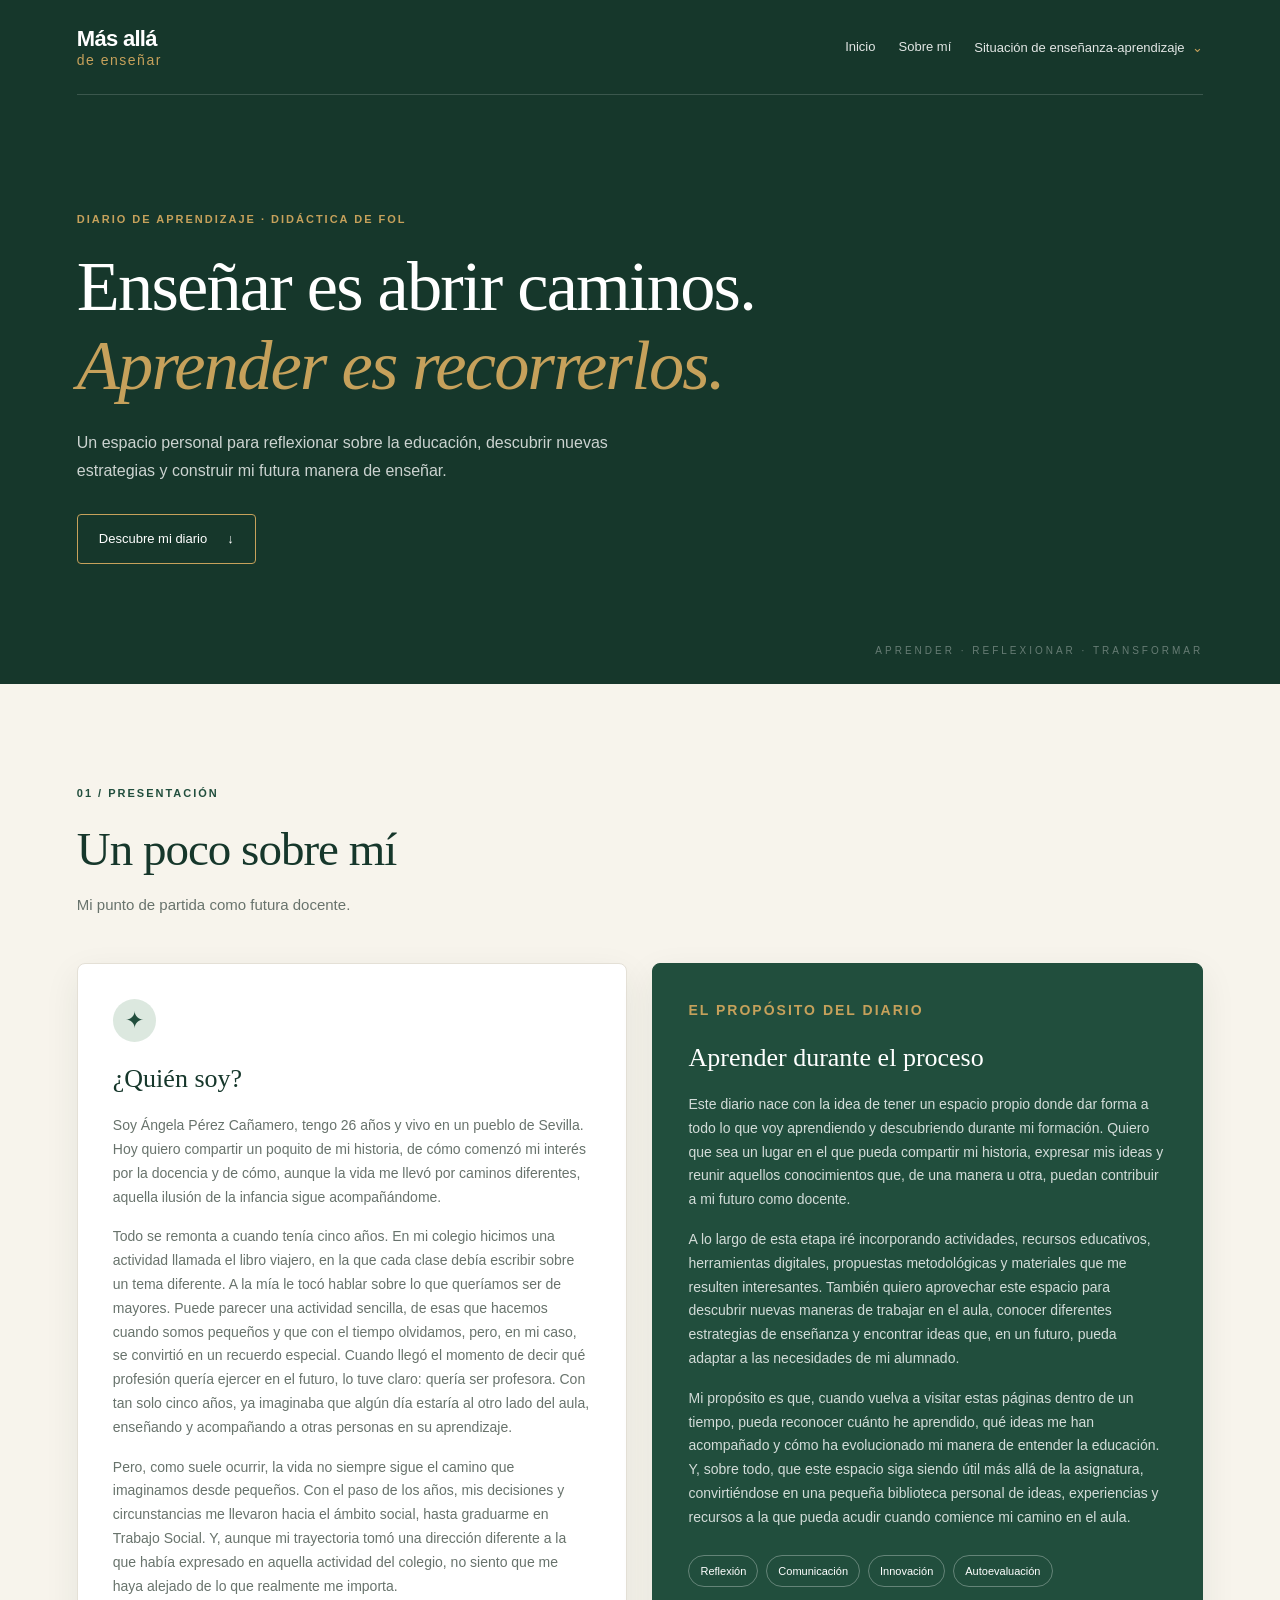
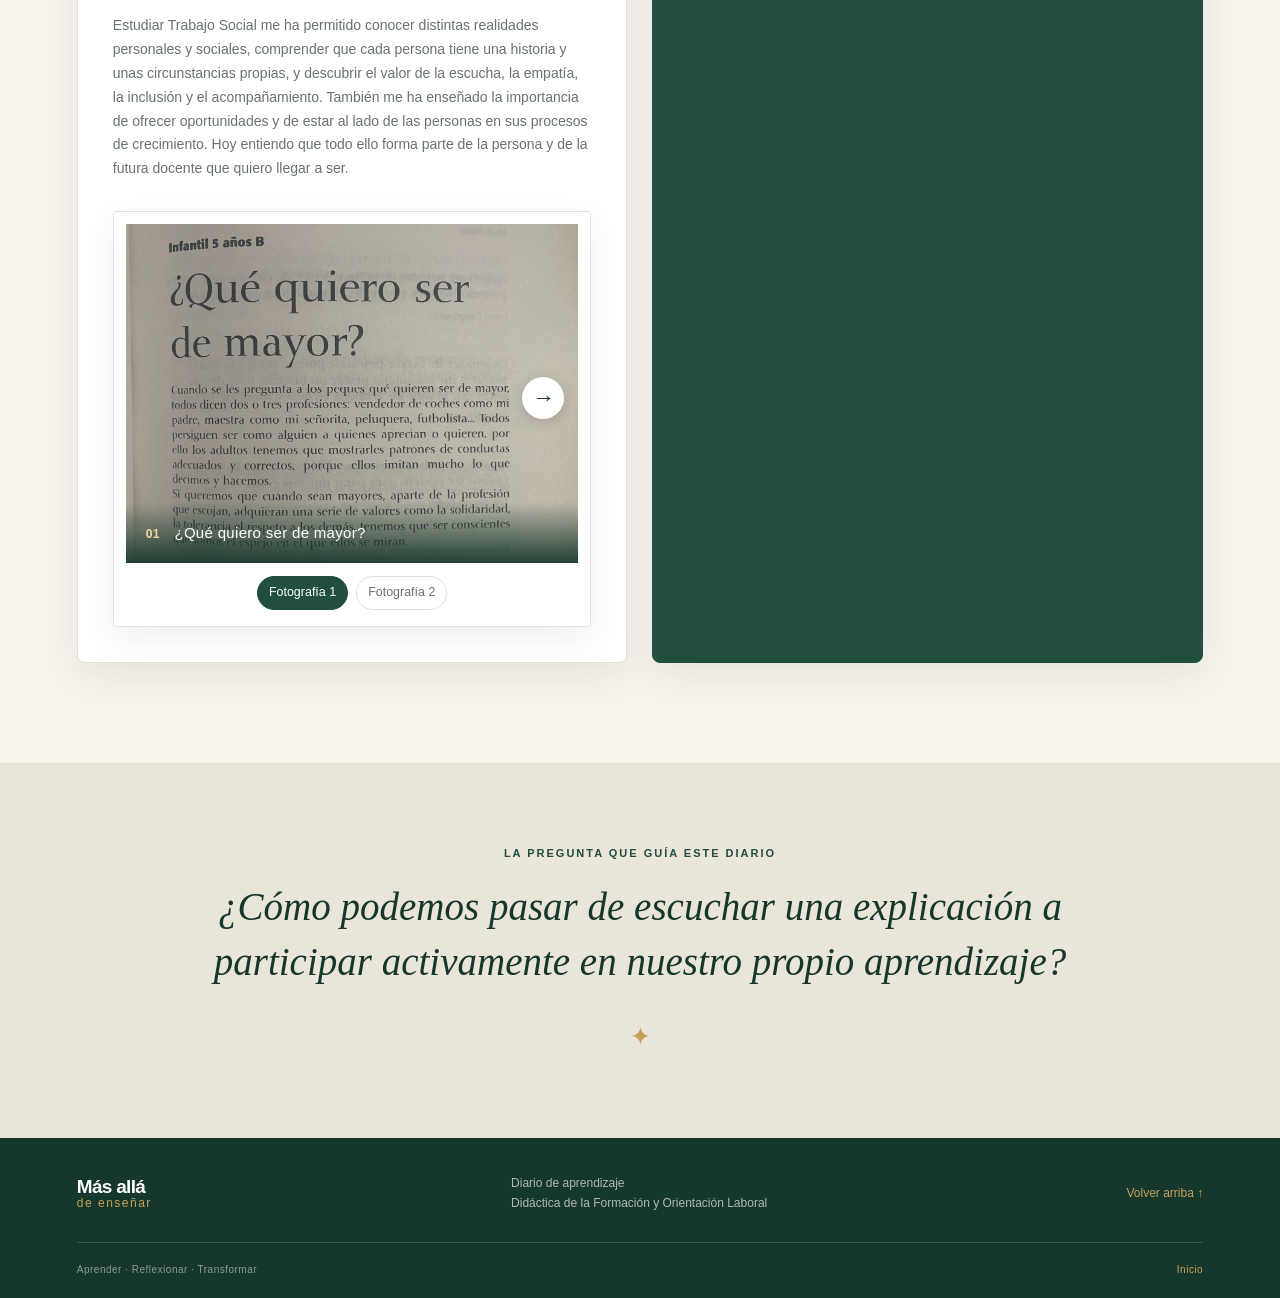
==== commit dba66cf2: "Add files via upload" ====
--- a/index.html
+++ b/index.html
@@ -168,11 +168,11 @@
 
                     <div class="carrusel-ventana">
                         <figure class="carrusel-foto carrusel-foto-1">
-                            <img src="imagenes/que-quiero-ser-de-mayor.jpg" alt="Página de un trabajo de Infantil de cinco años titulado ¿Qué quiero ser de mayor?, con una reflexión de la tutora.">
+                            <img src="que-quiero-ser-de-mayor.jpg" alt="Página de un trabajo de Infantil de cinco años titulado ¿Qué quiero ser de mayor?, con una reflexión de la tutora.">
                             <figcaption><span>01</span> ¿Qué quiero ser de mayor?</figcaption>
                         </figure>
                         <figure class="carrusel-foto carrusel-foto-2">
-                            <img src="imagenes/profesiones-infantil.jpg" alt="Textos de niños y niñas de Infantil sobre las profesiones que desean ejercer de mayores.">
+                            <img src="profesiones-infantil.jpg"Textos de niños y niñas de Infantil sobre las profesiones que desean ejercer de mayores.">
                             <figcaption><span>02</span> Los sueños y las profesiones en Infantil</figcaption>
                         </figure>
                         <div class="carrusel-flechas">
